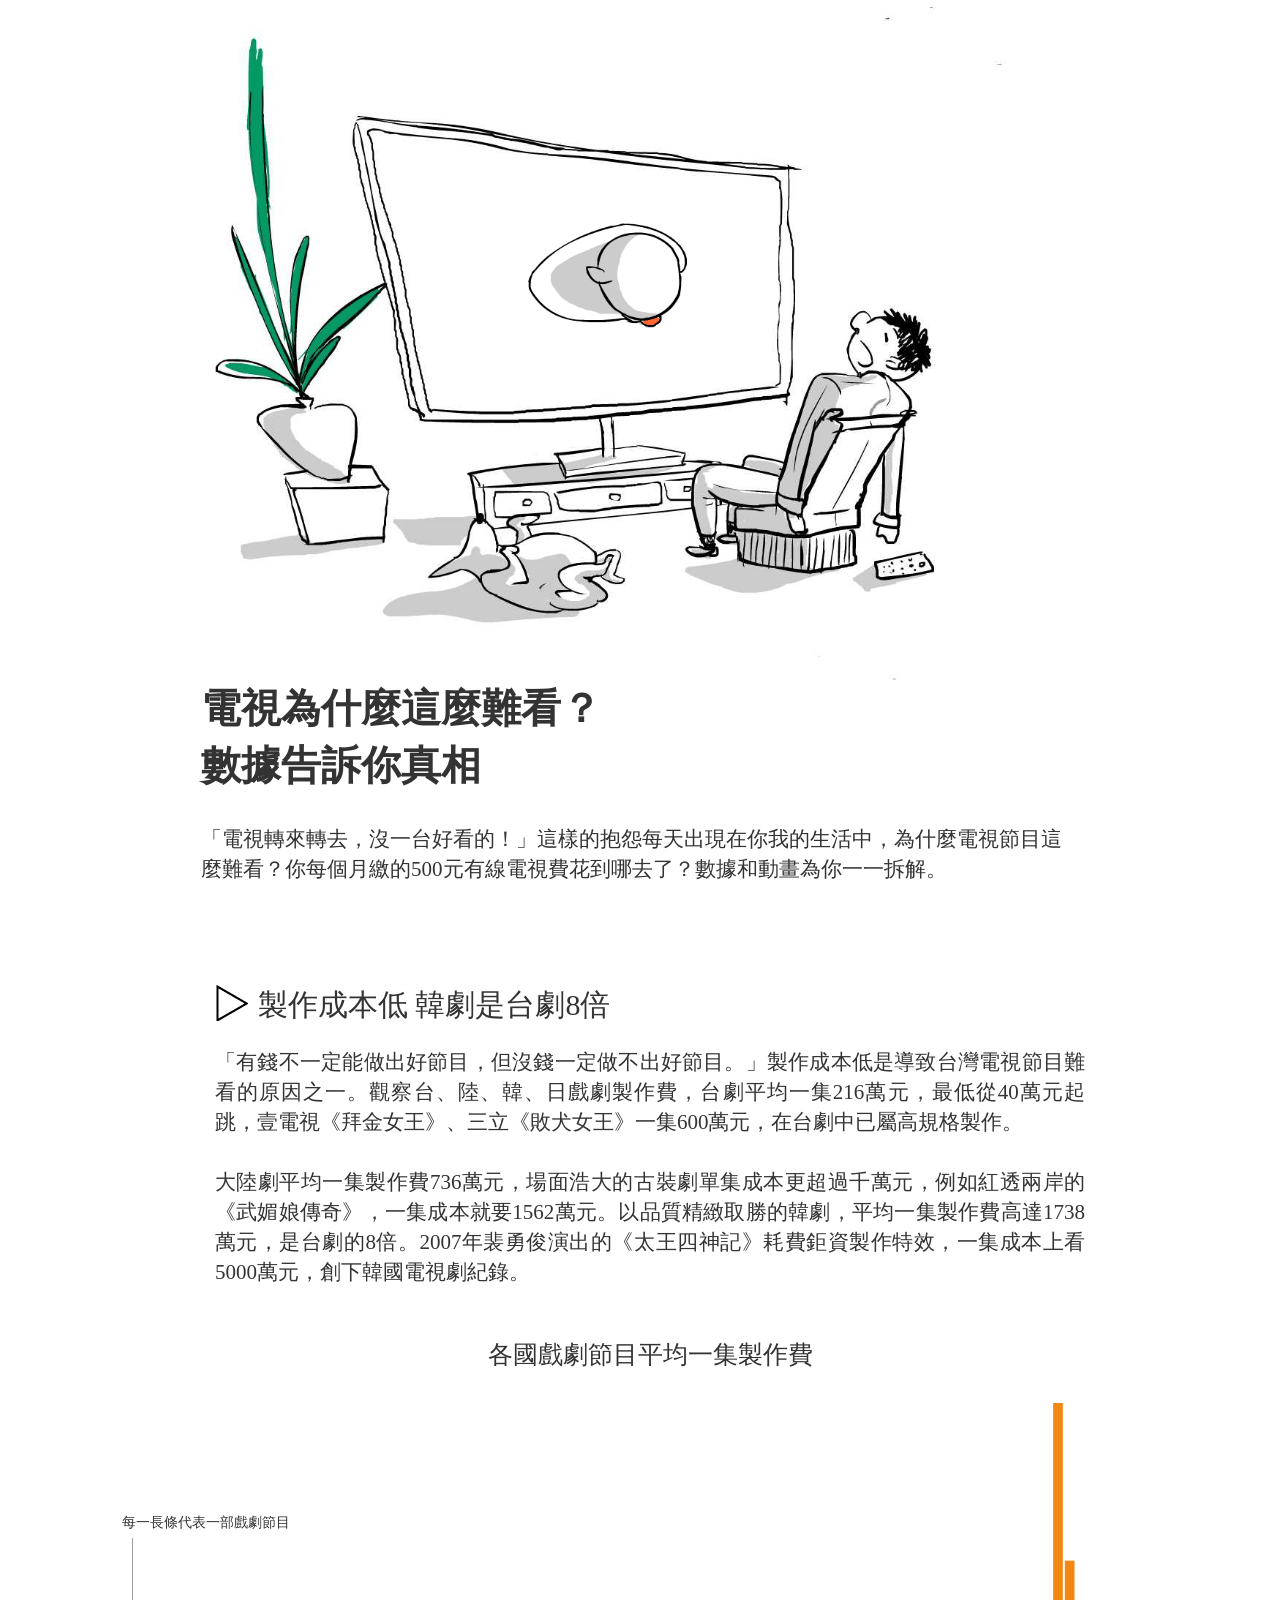
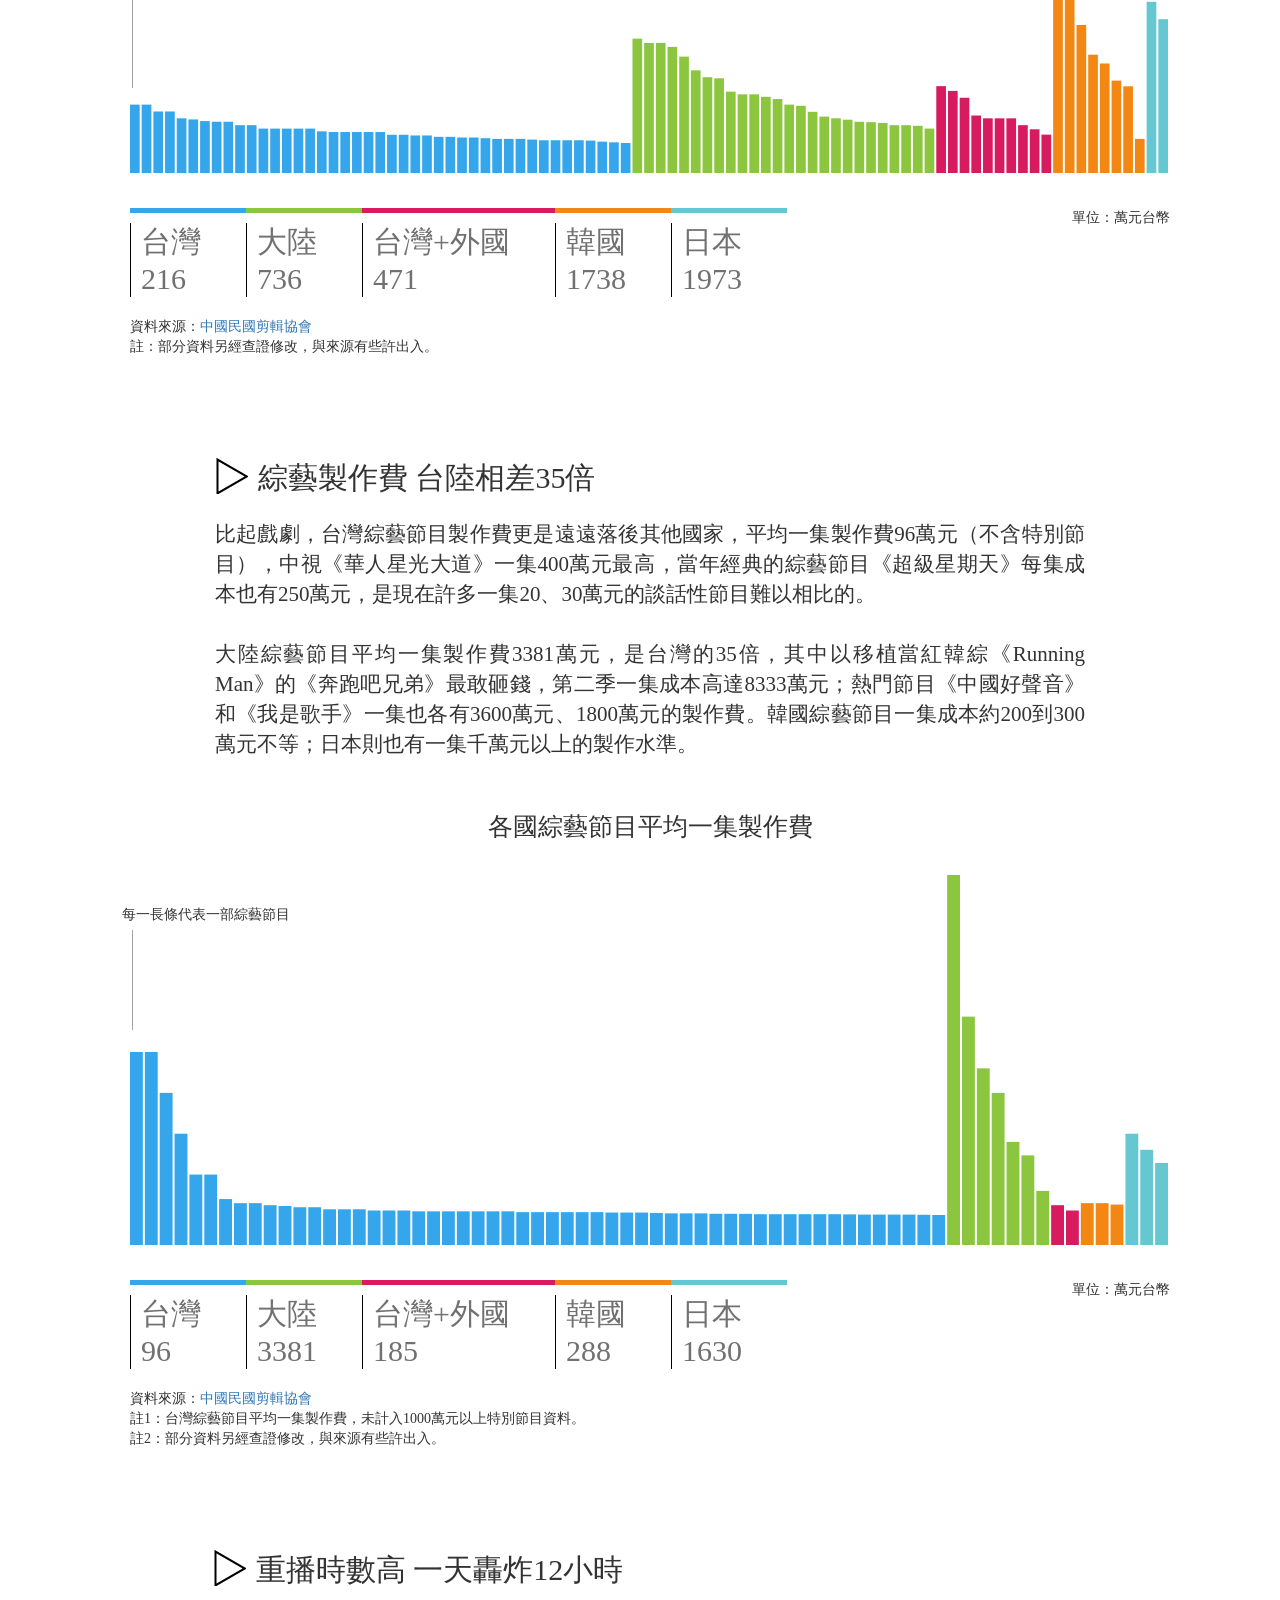
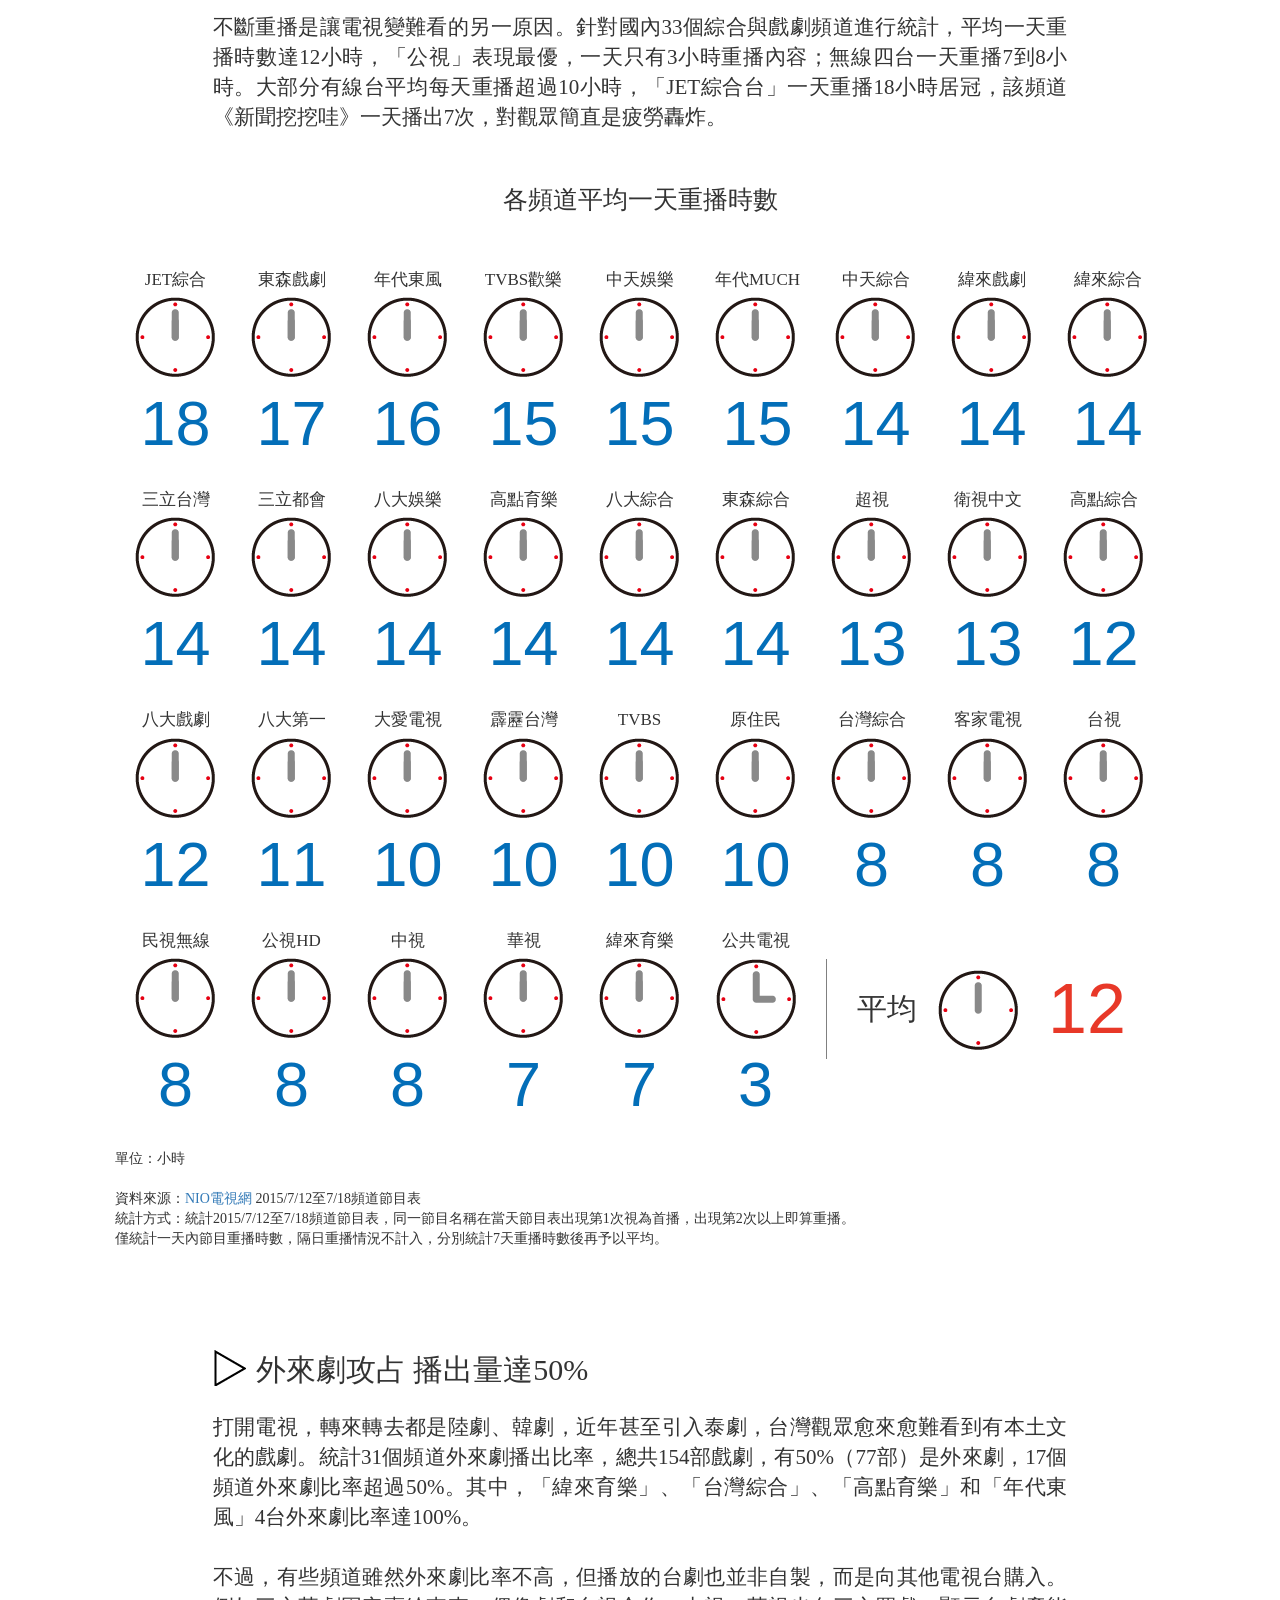
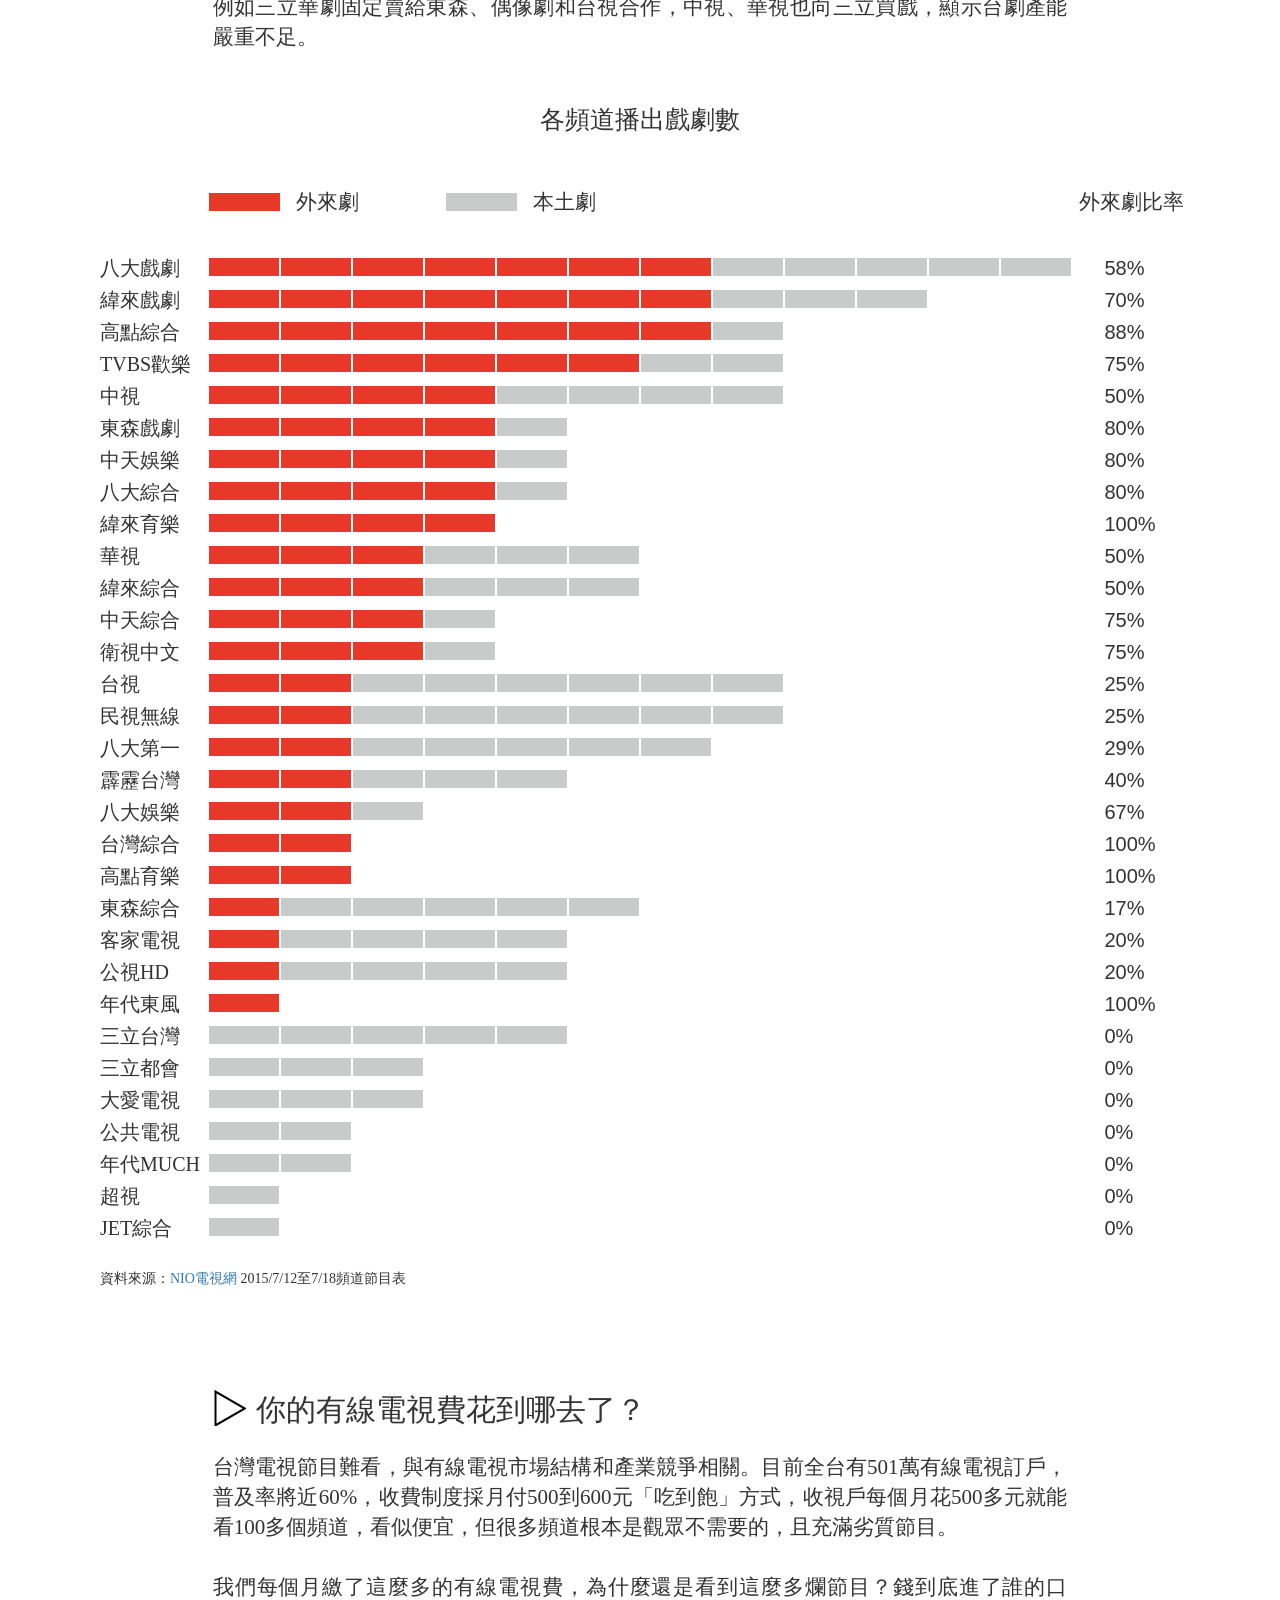
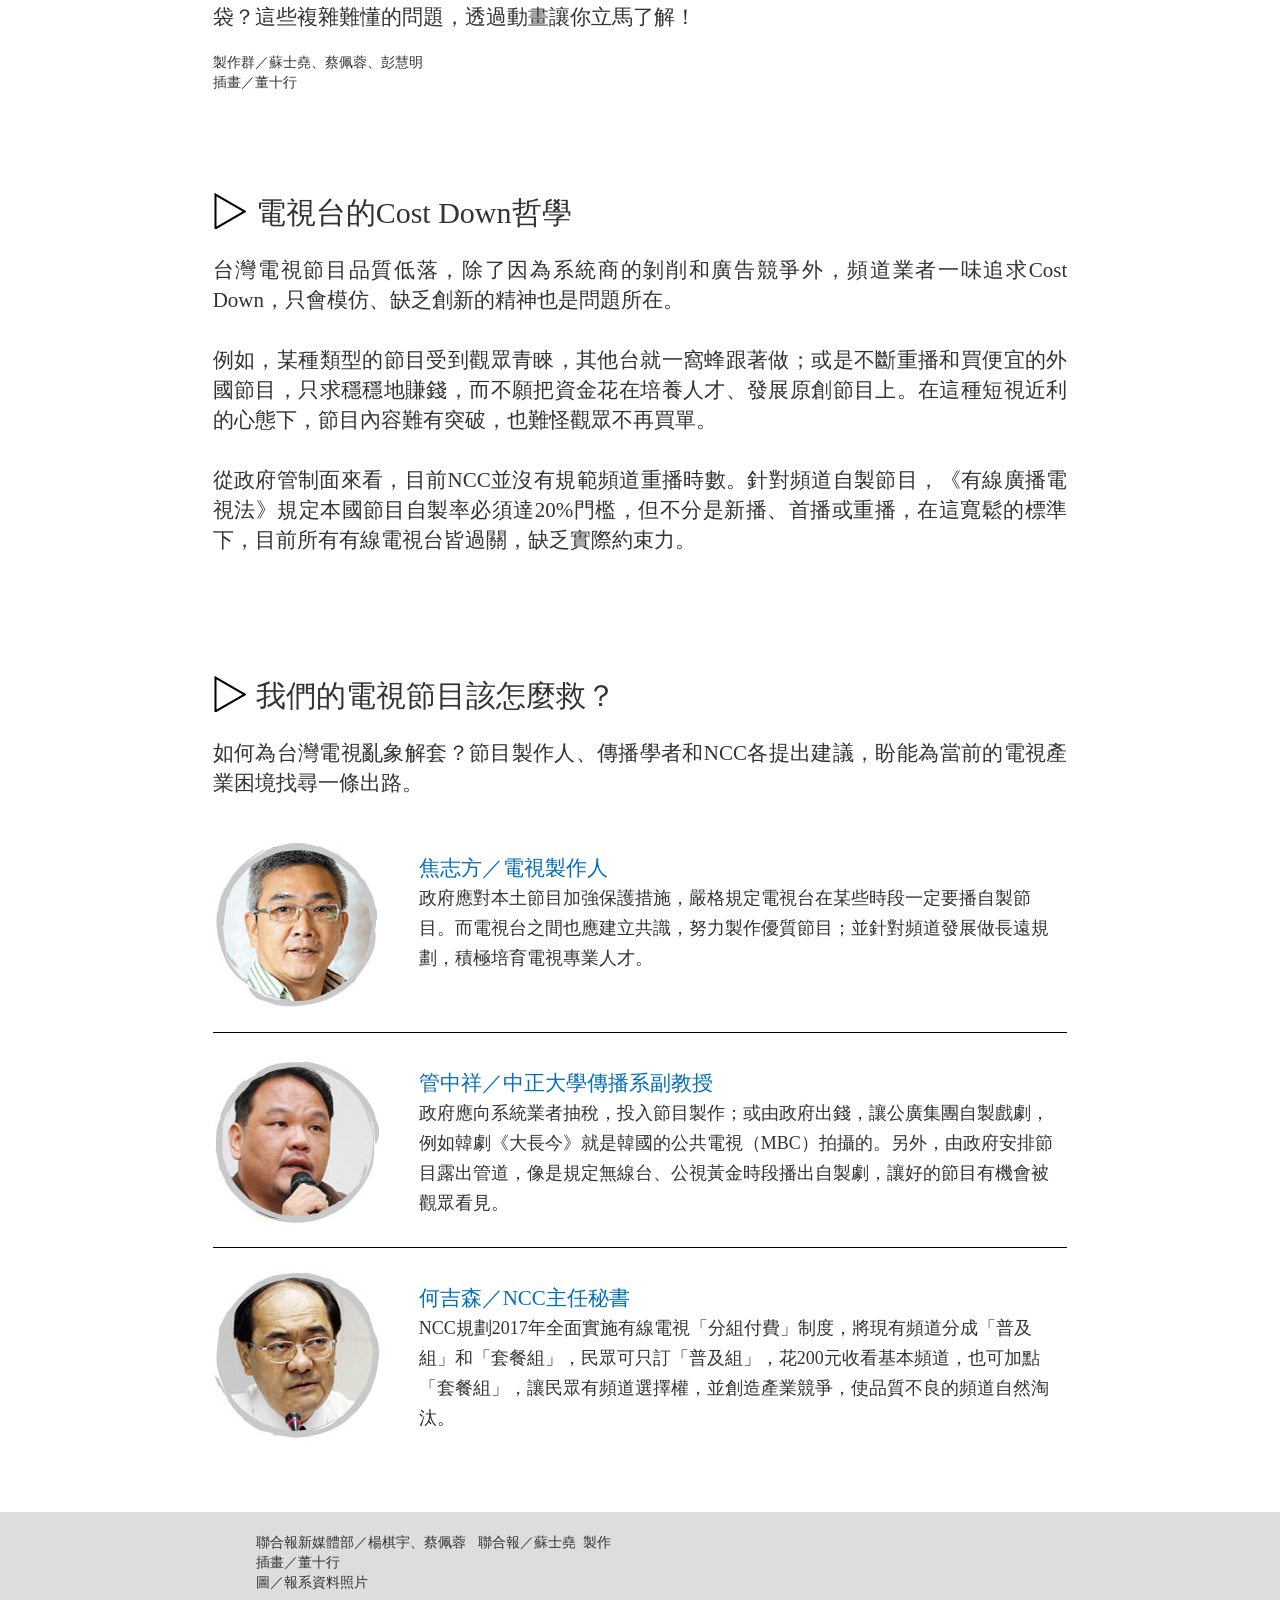
==== index.html @ 3c2fa6ac "wait for animation" ====
<!DOCTYPE html>
<html>
<head>
	<link rel="shortcut icon" href="img/udn_title_icon.jpg">
	<meta http-equiv="Content-Type" content="text/html" charset="utf-8">
	<meta name="viewport" content="width=device-width, initial-scale=1">
	<!-- <title>NBA五星連線 哪隊最愛傳球？</title> -->
	
	<!-- for Facebook -->
	<!-- <meta property="og:title" content="NBA五星連線 哪隊最愛傳球？"/> 
	<meta property="og:type" content="website"/>
	<meta property="og:url" content="http://p.udn.com.tw/upf/newmedia/2015_data/20150612_udnnbapass/udnnbapass/index.html"/>
	<meta property="og:image" content="http://p.udn.com.tw/upf/newmedia/2015_data/20150612_udnnbapass/udnnbapass/img/FB.jpg"/>
	<meta property="og:site_name" content="聯合報系新媒體部"/> 
	<meta property="og:description" content="本專題分析16強季後賽隊伍在季賽的傳球表現，看看哪些隊伍注重團隊合作，哪些較倚賴主力球星，甚至是團隊互動率極低，幾乎不傳球的是哪支隊伍？"/>
 -->	
	<!-- for Google -->
	<!-- <meta name="description" content="本專題分析16強季後賽隊伍在季賽的傳球表現，看看哪些隊伍注重團隊合作，哪些較倚賴主力球星，甚至是團隊互動率極低，幾乎不傳球的是哪支隊伍？" />
	<meta name="author" content="聯合報系新媒體部" />
	<meta name="copyright" content="聯合報系新媒體部" />
	<meta name="application-name" content="NBA五星連線 哪隊最愛傳球？" /> -->
	
	<!-- our google analytics -->
	<!--<script>
	  (function(i,s,o,g,r,a,m){i['GoogleAnalyticsObject']=r;i[r]=i[r]||function(){
	  (i[r].q=i[r].q||[]).push(arguments)},i[r].l=1*new Date();a=s.createElement(o),
	  m=s.getElementsByTagName(o)[0];a.async=1;a.src=g;m.parentNode.insertBefore(a,m)
	  })(window,document,'script','//www.google-analytics.com/analytics.js','ga');

	  ga('create', 'UA-58825218-22', 'auto');
	  ga('send', 'pageview');

	</script>-->

	<!-- udn google analytics -->
	<script>
	  (function(i,s,o,g,r,a,m){i['GoogleAnalyticsObject']=r;i[r]=i[r]||function(){
	  (i[r].q=i[r].q||[]).push(arguments)},i[r].l=1*new Date();a=s.createElement(o),
	  m=s.getElementsByTagName(o)[0];a.async=1;a.src=g;m.parentNode.insertBefore(a,m)
	  })(window,document,'script','//www.google-analytics.com/analytics.js','ga');
	 
	  ga('create', 'UA-19660006-1', 'auto');
	  ga('send', 'pageview');
	 
	</script>

	<!-- udn comScore Tag -->
	<script>
	var _comscore = _comscore || [];
	_comscore.push({ c1: "2", c2: "7390954" });
	(function() {
	var s = document.createElement("script"), el = document.getElementsByTagName("script")[0]; s.async = true;
	s.src = (document.location.protocol == "https:" ? "https://sb" : "http://b") + ".scorecardresearch.com/beacon.js";
	el.parentNode.insertBefore(s, el);
	})();
	</script>
	<noscript>
	<img src="http://b.scorecardresearch.com/p?c1=2&c2=7390954&cv=2.0&cj=1" />
	</noscript>

	<!-- udn Alexa Certify Javascript -->
	<script type="text/javascript">
	_atrk_opts = { atrk_acct:"aw0Di1a4ZP00aY", domain:"udn.com",dynamic: true};
	(function() { var as = document.createElement('script'); as.type = 'text/javascript'; as.async = true; as.src = "https://d31qbv1cthcecs.cloudfront.net/atrk.js"; var s = document.getElementsByTagName('script')[0];s.parentNode.insertBefore(as, s); })();
	</script>
	<noscript><img src="https://d5nxst8fruw4z.cloudfront.net/atrk.gif?account=aw0Di1a4ZP00aY" style="display:none" height="1" width="1" alt="" /></noscript>

	
  	<script type="text/javascript" src="js/jquery-2.1.3.js"></script>
  	<script type="text/javascript" src="js/bootstrap.js"></script>
  	<script type="text/javascript" src="js/d3.js"></script>
  	<script type="text/javascript" src="js/d3tip.js"></script>
  	<script type="text/javascript" src="js/tv_index.js"></script>
  	
  	<link rel="stylesheet" type="text/css" href="css/bootstrap.css">
  	<link rel="stylesheet" type="text/css" href="css/index.css">
</head>

<body>

	<div class = "container">
		<div id = "first-page-container">
			<img src="img/first_page.gif" width = "100%">
			<div class = "big-title myfont bold-font">電視為什麼這麼難看？<br>數據告訴你真相</div>
			<div class = "foreword myfont">
				「電視轉來轉去，沒一台好看的！」這樣的抱怨每天出現在你我的生活中，為什麼電視節目這麼難看？你每個月繳的500元有線電視費花到哪去了？數據和動畫為你一一拆解。
			</div>
		</div>
		<div class = "container-fluid sections" id = "section1">
			<div class = "sec1-block">
				<div class = "sec-title">
					<div class = "sec-title-img fl-left"><img src="img/tri.png"></div>
					<div class = "sec-title-text myfont fl-left">製作成本低 韓劇是台劇8倍</div>
				</div>
				<div class = "sec-content myfont">
					「有錢不一定能做出好節目，但沒錢一定做不出好節目。」製作成本低是導致台灣電視節目難看的原因之一。觀察台、陸、韓、日戲劇製作費，台劇平均一集216萬元，最低從40萬元起跳，壹電視《拜金女王》、三立《敗犬女王》一集600萬元，在台劇中已屬高規格製作。<br><br>
					大陸劇平均一集製作費736萬元，場面浩大的古裝劇單集成本更超過千萬元，例如紅透兩岸的《武媚娘傳奇》，一集成本就要1562萬元。以品質精緻取勝的韓劇，平均一集製作費高達1738萬元，是台劇的8倍。2007年裴勇俊演出的《太王四神記》耗費鉅資製作特效，一集成本上看5000萬元，創下韓國電視劇紀錄。
				</div>
				<div class = "charts-title myfont">各國戲劇節目平均一集製作費</div>
				<div class = "svg-container container-fluid" id = "svg-drama-money"></div>
				<div class = "sec1-legend-block">
					<div class = "sec1-legend">
						<div class = "sec1-legend-color tw-color"></div>
						<div class = "sec1-legend-nations myfont">台灣&nbsp&nbsp&nbsp&nbsp&nbsp&nbsp<br>216</div>
					</div>
					<div class = "sec1-legend">
						<div class = "sec1-legend-color cn-color"></div>
						<div class = "sec1-legend-nations myfont">大陸&nbsp&nbsp&nbsp&nbsp&nbsp&nbsp<br>736</div>
					</div>
					<div class = "sec1-legend">
						<div class = "sec1-legend-color tw-foreign-color"></div>
						<div class = "sec1-legend-nations myfont">台灣+外國&nbsp&nbsp&nbsp&nbsp&nbsp&nbsp<br>471</div>
					</div>
					<div class = "sec1-legend">
						<div class = "sec1-legend-color kr-color"></div>
						<div class = "sec1-legend-nations myfont">韓國&nbsp&nbsp&nbsp&nbsp&nbsp&nbsp<br>1738</div>
					</div>
					<div class = "sec1-legend">
						<div class = "sec1-legend-color jp-color"></div>
						<div class = "sec1-legend-nations myfont">日本&nbsp&nbsp&nbsp&nbsp&nbsp&nbsp<br>1973</div>
					</div>
					<div class = "units myfont">單位：萬元台幣</div>
				</div>
				<div class = "ps myfont">
					資料來源：<a href="http://www.eforu.com.tw/www/cost/produce.htm" target = "_blank">中國民國剪輯協會</a><br>
					註：部分資料另經查證修改，與來源有些許出入。
				</div>
			</div>
			<div class = "sec1-block" id = "sec1-block2">
				<div class = "sec-title">
					<div class = "sec-title-img fl-left"><img src="img/tri.png"></div>
					<div class = "sec-title-text myfont fl-left">綜藝製作費 台陸相差35倍</div>
				</div>
				<div class = "sec-content myfont">
					比起戲劇，台灣綜藝節目製作費更是遠遠落後其他國家，平均一集製作費96萬元（不含特別節目），中視《華人星光大道》一集400萬元最高，當年經典的綜藝節目《超級星期天》每集成本也有250萬元，是現在許多一集20、30萬元的談話性節目難以相比的。<br><br>
					大陸綜藝節目平均一集製作費3381萬元，是台灣的35倍，其中以移植當紅韓綜《Running Man》的《奔跑吧兄弟》最敢砸錢，第二季一集成本高達8333萬元；熱門節目《中國好聲音》和《我是歌手》一集也各有3600萬元、1800萬元的製作費。韓國綜藝節目一集成本約200到300萬元不等；日本則也有一集千萬元以上的製作水準。
				</div>
				<div class = "charts-title myfont">各國綜藝節目平均一集製作費</div>
				<div class = "svg-container container-fluid" id = "svg-comedy-money"></div>
				<div class = "sec1-legend-block">
					<div class = "sec1-legend">
						<div class = "sec1-legend-color tw-color"></div>
						<div class = "sec1-legend-nations myfont">台灣&nbsp&nbsp&nbsp&nbsp&nbsp&nbsp<br>96</div>
					</div>
					<div class = "sec1-legend">
						<div class = "sec1-legend-color cn-color"></div>
						<div class = "sec1-legend-nations myfont">大陸&nbsp&nbsp&nbsp&nbsp&nbsp&nbsp<br>3381</div>
					</div>
					<div class = "sec1-legend">
						<div class = "sec1-legend-color tw-foreign-color"></div>
						<div class = "sec1-legend-nations myfont">台灣+外國&nbsp&nbsp&nbsp&nbsp&nbsp&nbsp<br>185</div>
					</div>
					<div class = "sec1-legend">
						<div class = "sec1-legend-color kr-color"></div>
						<div class = "sec1-legend-nations myfont">韓國&nbsp&nbsp&nbsp&nbsp&nbsp&nbsp<br>288</div>
					</div>
					<div class = "sec1-legend">
						<div class = "sec1-legend-color jp-color"></div>
						<div class = "sec1-legend-nations myfont">日本&nbsp&nbsp&nbsp&nbsp&nbsp&nbsp<br>1630</div>
					</div>
					<div class = "units myfont">單位：萬元台幣</div>
				</div>
				<div class = "ps myfont">
					資料來源：<a href="http://www.eforu.com.tw/www/cost/produce.htm" target = "_blank">中國民國剪輯協會</a><br>
					註1：台灣綜藝節目平均一集製作費，未計入1000萬元以上特別節目資料。<br>
					註2：部分資料另經查證修改，與來源有些許出入。
				</div>

			</div>
		</div>
		<div class = "container-fluid sections" id = "section2">
			<div class = "sec-title">
				<div class = "sec-title-img fl-left"><img src="img/tri.png"></div>
				<div class = "sec-title-text myfont fl-left">重播時數高 一天轟炸12小時</div>
			</div>
			<div class = "sec-content myfont">
				不斷重播是讓電視變難看的另一原因。針對國內33個綜合與戲劇頻道進行統計，平均一天重播時數達12小時，「公視」表現最優，一天只有3小時重播內容；無線四台一天重播7到8小時。大部分有線台平均每天重播超過10小時，「JET綜合台」一天重播18小時居冠，該頻道《新聞挖挖哇》一天播出7次，對觀眾簡直是疲勞轟炸。
			</div>
			<div class = "charts-title myfont">各頻道平均一天重播時數</div>
			<div class = "container-fluid" id = "clocks-container"></div>
			<div class = "clock-ps ps myfont">
				單位：小時<br><br>
				資料來源：<a href="http://www.niotv.com/i_index.php?cont=day" target = "_blank">NIO電視網</a> 2015/7/12至7/18頻道節目表<br>
				統計方式：統計2015/7/12至7/18頻道節目表，同一節目名稱在當天節目表出現第1次視為首播，出現第2次以上即算重播。<br>
				僅統計一天內節目重播時數，隔日重播情況不計入，分別統計7天重播時數後再予以平均。
			</div>
		</div>
		<div class = "container-fluid sections" id = "section3">
			<div class = "sec-title">
				<div class = "sec-title-img fl-left"><img src="img/tri.png"></div>
				<div class = "sec-title-text myfont fl-left">外來劇攻占 播出量達50%</div>
			</div>
			<div class = "sec-content myfont">
				打開電視，轉來轉去都是陸劇、韓劇，近年甚至引入泰劇，台灣觀眾愈來愈難看到有本土文化的戲劇。統計31個頻道外來劇播出比率，總共154部戲劇，有50%（77部）是外來劇，17個頻道外來劇比率超過50%。其中，「緯來育樂」、「台灣綜合」、「高點育樂」和「年代東風」4台外來劇比率達100%。<br><br>
				不過，有些頻道雖然外來劇比率不高，但播放的台劇也並非自製，而是向其他電視台購入。例如三立華劇固定賣給東森、偶像劇和台視合作，中視、華視也向三立買戲，顯示台劇產能嚴重不足。
			</div>
			<div class = "charts-title myfont">各頻道播出戲劇數</div>
			<div class = "sec3-legend-block">
				<div class = "sec3-legend" id = "foreign-drama-legend"></div>
				<div class = "sec3-legend-text myfont">外來劇</div>
				<div class = "sec3-legend" id = "local-drama-legend"></div>
				<div class = "sec3-legend-text myfont">本土劇</div>
				<div class = "myfont" id = "foreign-rate">外來劇比率</div>
			</div>
			<div class = "container-fluid" id = "dramas-rate-container"></div>
			<div class = "ps myfont" id = "sec3-ps">
				資料來源：<a href="http://www.niotv.com/i_index.php?cont=day" target = "_blank">NIO電視網</a> 2015/7/12至7/18頻道節目表
			</div>
		</div>
		<div class = "container-fluid sections" id = "section4">
			<div class = "sec-title">
				<div class = "sec-title-img fl-left"><img src="img/tri.png"></div>
				<div class = "sec-title-text myfont fl-left">你的有線電視費花到哪去了？</div>
			</div>
			<div class = "sec-content myfont">
				台灣電視節目難看，與有線電視市場結構和產業競爭相關。目前全台有501萬有線電視訂戶，普及率將近60%，收費制度採月付500到600元「吃到飽」方式，收視戶每個月花500多元就能看100多個頻道，看似便宜，但很多頻道根本是觀眾不需要的，且充滿劣質節目。<br><br>
				我們每個月繳了這麼多的有線電視費，為什麼還是看到這麼多爛節目？錢到底進了誰的口袋？這些複雜難懂的問題，透過動畫讓你立馬了解！
			</div>
			<div class = "video-wrap"></div>
			<div class = "editor-src">製作群／蘇士堯、蔡佩蓉、彭慧明<br>插畫／董十行</div>
		</div>
		<div class = "container-fluid sections" id = "section5">
			<div class = "sec-title">
				<div class = "sec-title-img fl-left"><img src="img/tri.png"></div>
				<div class = "sec-title-text myfont fl-left">電視台的Cost Down哲學</div>
			</div>
			<div class = "sec-content myfont">
				台灣電視節目品質低落，除了因為系統商的剝削和廣告競爭外，頻道業者一味追求Cost  Down，只會模仿、缺乏創新的精神也是問題所在。<br><br>
				例如，某種類型的節目受到觀眾青睞，其他台就一窩蜂跟著做；或是不斷重播和買便宜的外國節目，只求穩穩地賺錢，而不願把資金花在培養人才、發展原創節目上。在這種短視近利的心態下，節目內容難有突破，也難怪觀眾不再買單。<br><br>
				從政府管制面來看，目前NCC並沒有規範頻道重播時數。針對頻道自製節目，《有線廣播電視法》規定本國節目自製率必須達20%門檻，但不分是新播、首播或重播，在這寬鬆的標準下，目前所有有線電視台皆過關，缺乏實際約束力。
			</div>
		</div>
		<div class = "container-fluid sections" id = "section6">
			<div class = "sec-title">
				<div class = "sec-title-img fl-left"><img src="img/tri.png"></div>
				<div class = "sec-title-text myfont fl-left">我們的電視節目該怎麼救？</div>
			</div>
			<div class = "sec-content myfont">
				如何為台灣電視亂象解套？節目製作人、傳播學者和NCC各提出建議，盼能為當前的電視產業困境找尋一條出路。
			</div>
			<div class = "famous-people-block">
				<div class = "famous-people" id = "famous-people-1">
					<div class = "famous-img fl-left"><img src="img/famous_1.jpg"></div>
					<div class = "famous-content fl-left myfont">
						<div class = "famous-name">焦志方／電視製作人</div>
						<div class = "famous-text">政府應對本土節目加強保護措施，嚴格規定電視台在某些時段一定要播自製節目。而電視台之間也應建立共識，努力製作優質節目；並針對頻道發展做長遠規劃，積極培育電視專業人才。</div>
					</div>
				</div>
				<div class = "famous-people" id = "famous-people-2">
					<div class = "famous-img fl-left"><img src="img/famous_2.jpg"></div>
					<div class = "famous-content fl-left myfont">
						<div class = "famous-name">管中祥／中正大學傳播系副教授</div>
						<div class = "famous-text">政府應向系統業者抽稅，投入節目製作；或由政府出錢，讓公廣集團自製戲劇，例如韓劇《大長今》就是韓國的公共電視（MBC）拍攝的。另外，由政府安排節目露出管道，像是規定無線台、公視黃金時段播出自製劇，讓好的節目有機會被觀眾看見。</div>
					</div>
				</div>
				<div class = "famous-people" id = "famous-people-3">
					<div class = "famous-img fl-left"><img src="img/famous_3.jpg"></div>
					<div class = "famous-content fl-left myfont">
						<div class = "famous-name">何吉森／NCC主任秘書</div>
						<div class = "famous-text">NCC規劃2017年全面實施有線電視「分組付費」制度，將現有頻道分成「普及組」和「套餐組」，民眾可只訂「普及組」，花200元收看基本頻道，也可加點「套餐組」，讓民眾有頻道選擇權，並創造產業競爭，使品質不良的頻道自然淘汰。</div>
					</div>
				</div>
			</div>
		</div>
		
	</div>
	<footer>
		<div class = "editor-src-bot">
			聯合報新媒體部／楊棋宇、蔡佩蓉&nbsp&nbsp&nbsp聯合報／蘇士堯&nbsp&nbsp製作<br>
			插畫／董十行<br>
			圖／報系資料照片
		</div>
	</footer>
</body>
</html>
---- css/index.css ----
body{
	/*padding-top: 100px;*/
}

.sections{
	margin-top: 100px;
}

#first-page-container{
	width: 77%;
	display: table;
	margin: -40px auto 0px;
}

.sec-title{
	display: table;
	width: 77%;
	margin: auto;
}

.sec-title-text{
	font-size: 30px;
	margin-left: 10px;
}

.sec-content{
	font-size: 21px;
	line-height: 30px;
	/*margin-top: 20px;*/
	text-align: justify;
	width: 77%;
	margin: 20px auto;

}

.ps{
	margin-left: 45px;
	margin-top: 20px;
	/*font-size: 18px;*/
}

.foreword{
	font-size: 21px;
	margin-top: 30px;
}

.svg-container{
	/*margin-top: 50px;*/
	position: relative;
}

.vertical-line-block{
	position: absolute;
	pointer-events: none;
	z-index: 10;
}

.vertical-line{
	border-left: 1px solid #a0a0a0;
	/*height: 150px;*/
}

.vertical-label{
	font-family: Arial;
	/*font-size: 15px;*/
	position: absolute;
	width: 182px;
}

.big-title{
	font-size: 40px;
}

.units{
	float: right;
}

.sec1-block{
	display: table;
}

.charts-title{
	font-size: 25px;
	display: table;
	margin: 50px auto 0px;
}

#sec1-block2{
	margin-top: 100px;
}

.sec1-legend-block{
	margin-left: 45px;
	margin-top: 30px;
	display: table;
	width: 92%;
}

.sec1-legend{
	display: table;
	float: left;
}

.sec1-legend-color{
	height: 5px;
}

.sec1-legend-nations{
	font-size: 30px;
	line-height: 37px;
	color: #727171;
	border-left: 1px solid black;
	margin-top: 10px;
	padding-left: 10px;
}

.d3-tip{
	padding: 12px;
	background: #fff;
	z-index: 100;
	border: 2px solid black;
}

.clock-block{
	float: left;
	margin-left: 35px;
	margin-top: 20px;
}

.clock-image{
	display: table;
	margin-top: 5px;
}

.clock-channel{
	font-size: 17px;
	text-align: center;
}

.clock-hours{
	font-size: 63px;
	color: #036EB8;
	text-align: center;
}

#dramas-rate-container{
	margin-top: 40px;
}

.dramas-rate-block{
	width: 100%;
	display: table;
	margin-top: -10px;
}

.dramas-rate-channel{
	float: left;
	width: 10%;
	font-size: 20px;
	line-height: 42px;
}

.dramas-rate-bars{
	float: left;
	width: 80%;
	margin-top: 10px;
}

.dramas-rate-percent{
	float: left;
	margin-left: 3%;
	font-size: 20px;
	line-height: 42px;
}

.clock-avg-block{
	display: table;
	width: 30%;
	float: left;
	margin-left: 30px;
	border-left: 1px solid #808080;
	margin-top: 50px;
}

.avg-hour-text{
	line-height: 100px;
	font-size: 30px;
	margin-left: 30px;
}

.avg-clock-image{
	margin-top: 10px;
	margin-left: 20px;
}

.avg-hour-num{
	line-height: 100px;
	font-size: 70px;
	color: #E83828;
	margin-left: 30px;
}

#clocks-container{
	margin-top: 30px;
}

.clock-ps{
	margin-left: 30px;
}

.rate-bar{
	float: left;
	height: 20px;
	border: 1px solid white;
}

.sec3-legend-block{
	display: table;
	padding-left: 13px;
	width: 100%;
	margin-top: 50px;
}

.sec3-legend{
	float: left;
	height: 20px;
	width: 6.7%;
	border: 1px solid white;
	margin-top: 5px;
}

#sec3-ps{
	margin-left: 15px;
}

#foreign-drama-legend{
	background-color: #E83828;
	margin-left: 10%;
}

#local-drama-legend{
	background-color: #C9CACA;
	margin-left: 7.8%;
}

.sec3-legend-text{
	float: left;
	margin-left: 15px;
	font-size: 21px;
}

#foreign-rate{
	float: right;
	font-size: 21px;
	margin-right: 1%;
}



.white-tooltip + .tooltip > .tooltip-inner {
	background-color: #fff;
	border: 1px solid black;
	color: black;
}

.white-tooltip + .tooltip.top > .tooltip-arrow {
	border-top-color: #fff;
}

.tooltip.in{
	opacity: 1;
}

.tooltip-inner{
	font-size: 16px;
}

.myfont{
	font-family: 微軟正黑體;
}

.bold-font{
	font-weight: bold;
}

.tw-color{
	background-color: #35A6EC;
}

.cn-color{
	background-color: #8CC63E;
}

.tw-foreign-color{
	background-color: #D81B5E;
}

.kr-color{
	background-color: #F38713;
}

.jp-color{
	background-color: #65C7D0;
}

.fl-left{
	float: left;
}

.editor-src{
	width: 77%;
	margin: auto;
}

.famous-people-block{
	width: 77%;
	display: table;
	margin: auto;
}

.famous-people{
	width: 100%;
	display: table;
	/*padding-top: 20px;*/
	padding-bottom: 20px;
	margin-top: 20px;
	border-bottom: 1px solid black; 
}

.famous-content{
	width: 75%;
	margin-left: 40px;
	margin-top: 15px;
}

.famous-name{
	font-size: 21px;
	line-height: 30px;
	color: #036EB8;
}

.famous-text{
	font-size: 18px;
	line-height: 30px;
}

#famous-people-3{
	border-bottom: none;
}

footer{
	width: 100%;
	background-color: #DCDDDD;
	padding-top: 20px;
	padding-bottom: 20px;
	margin-top: 50px;
}

.editor-src-bot{
	width: 60%;
	margin: auto;
}
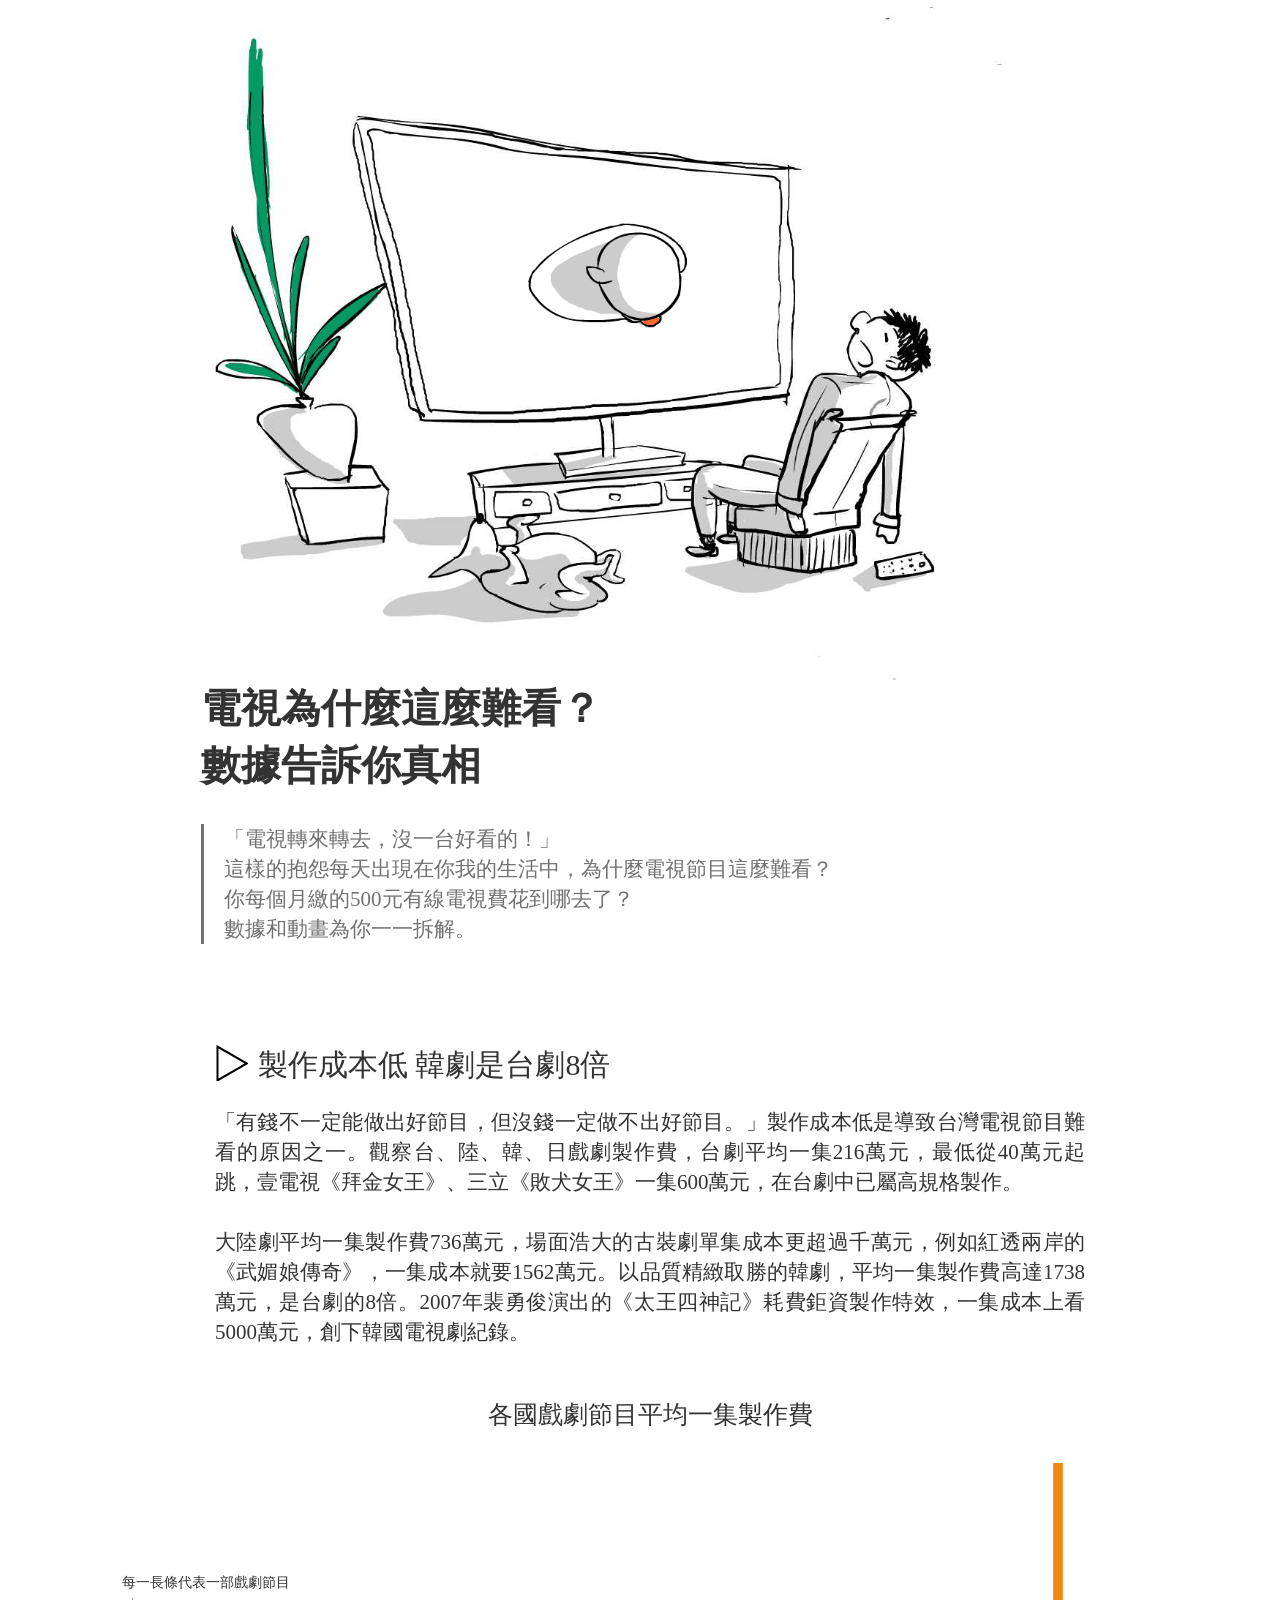
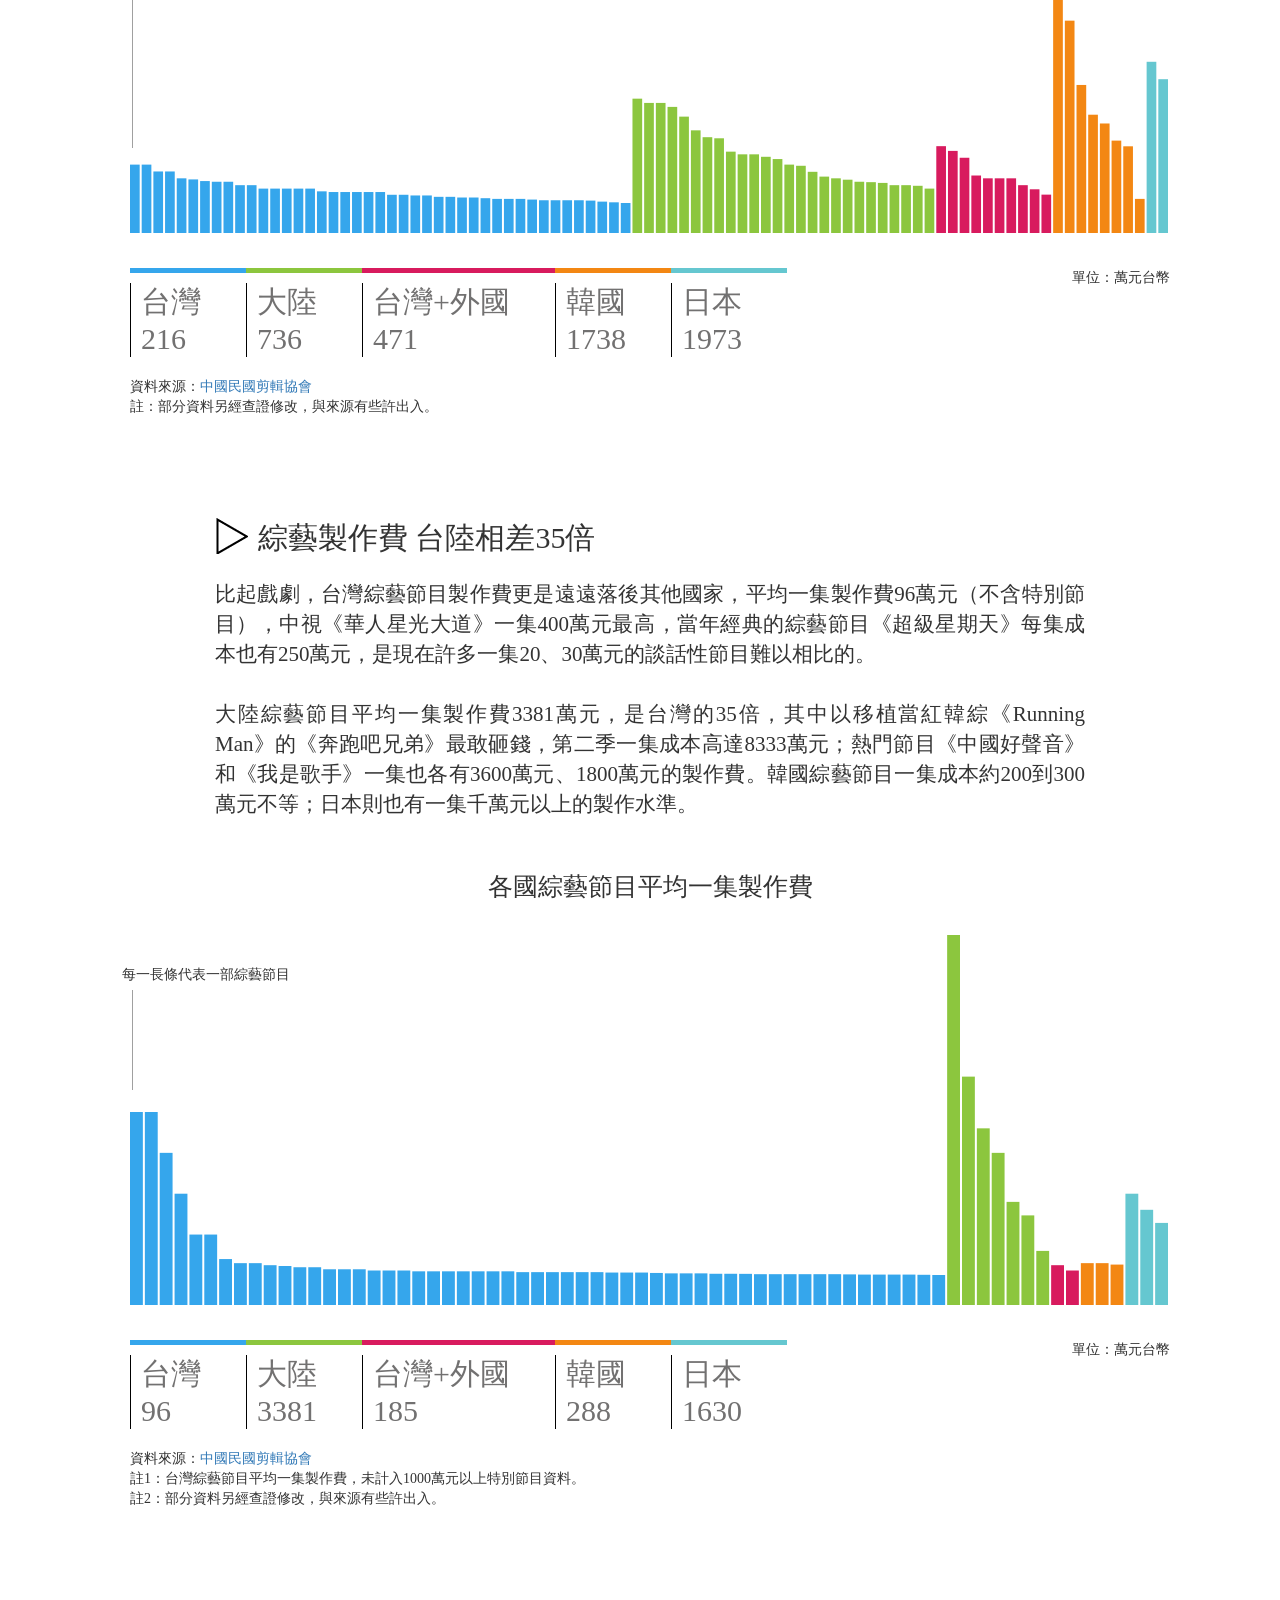
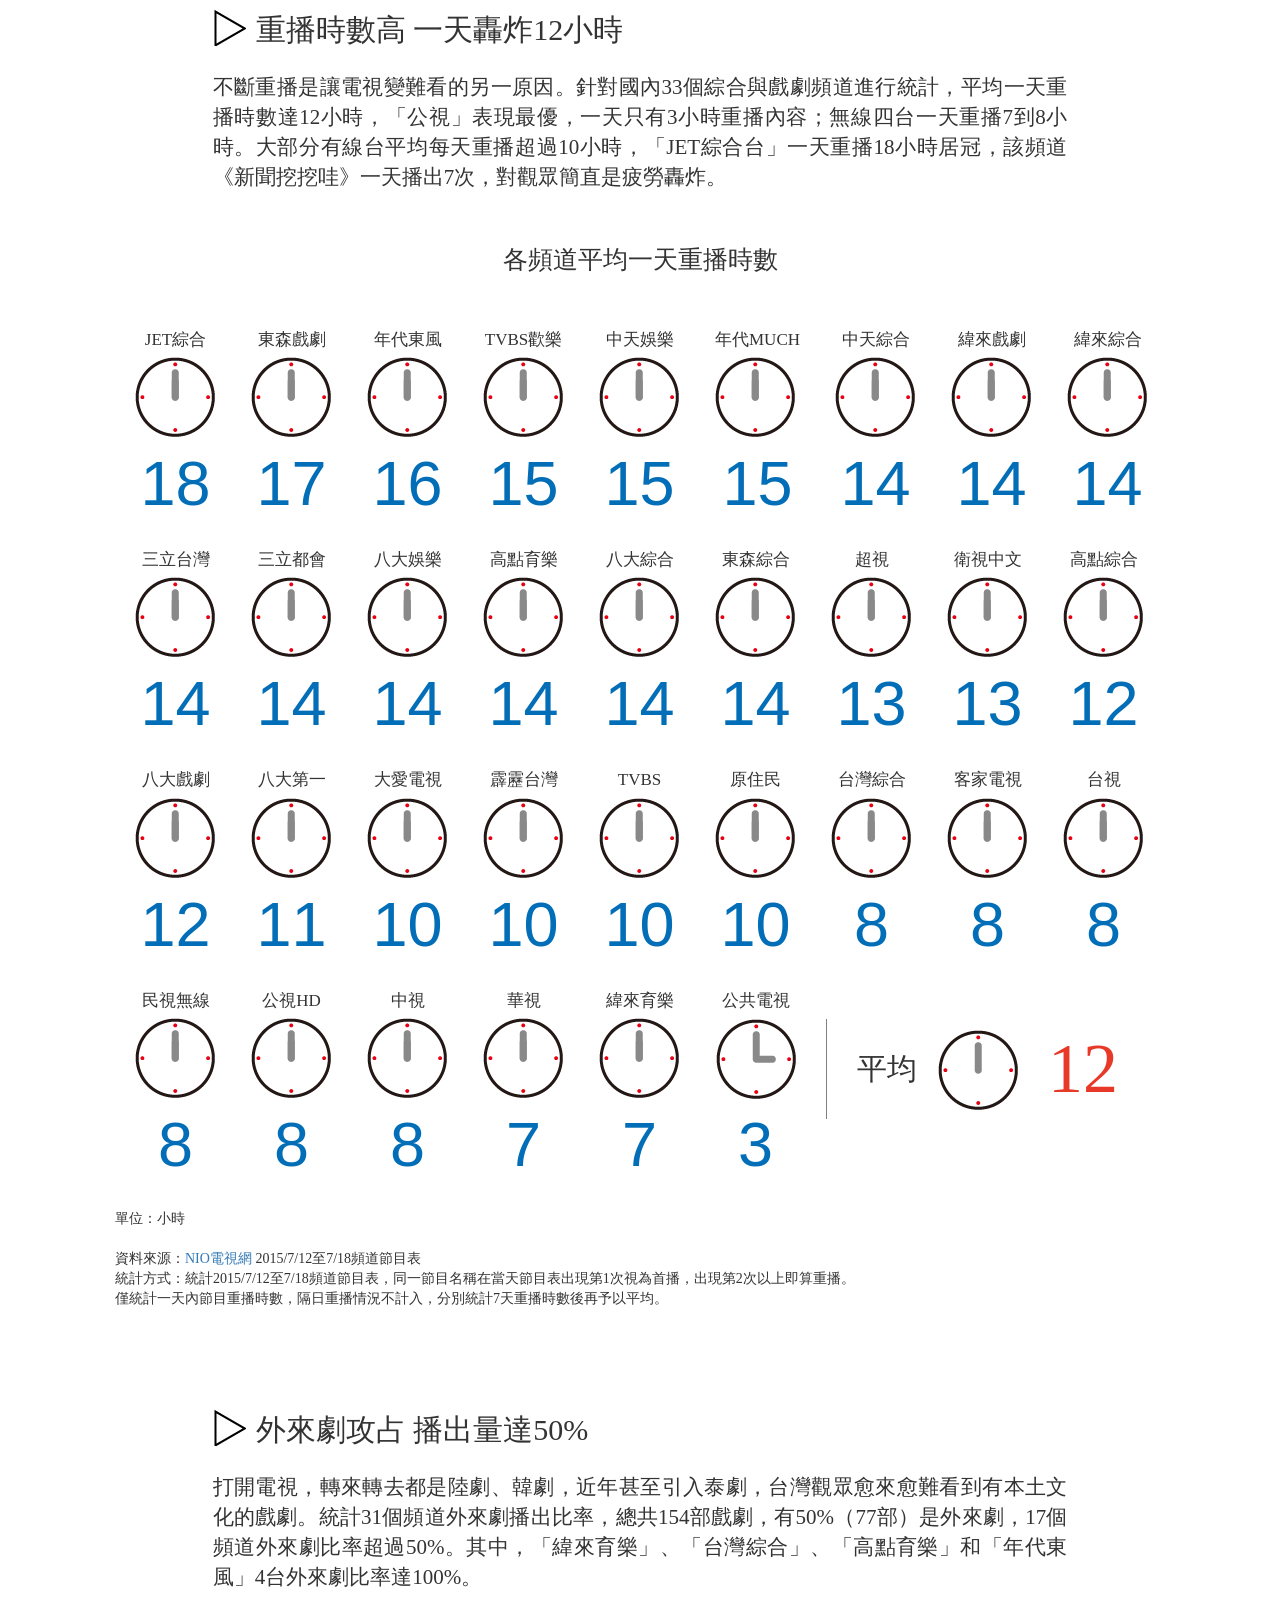
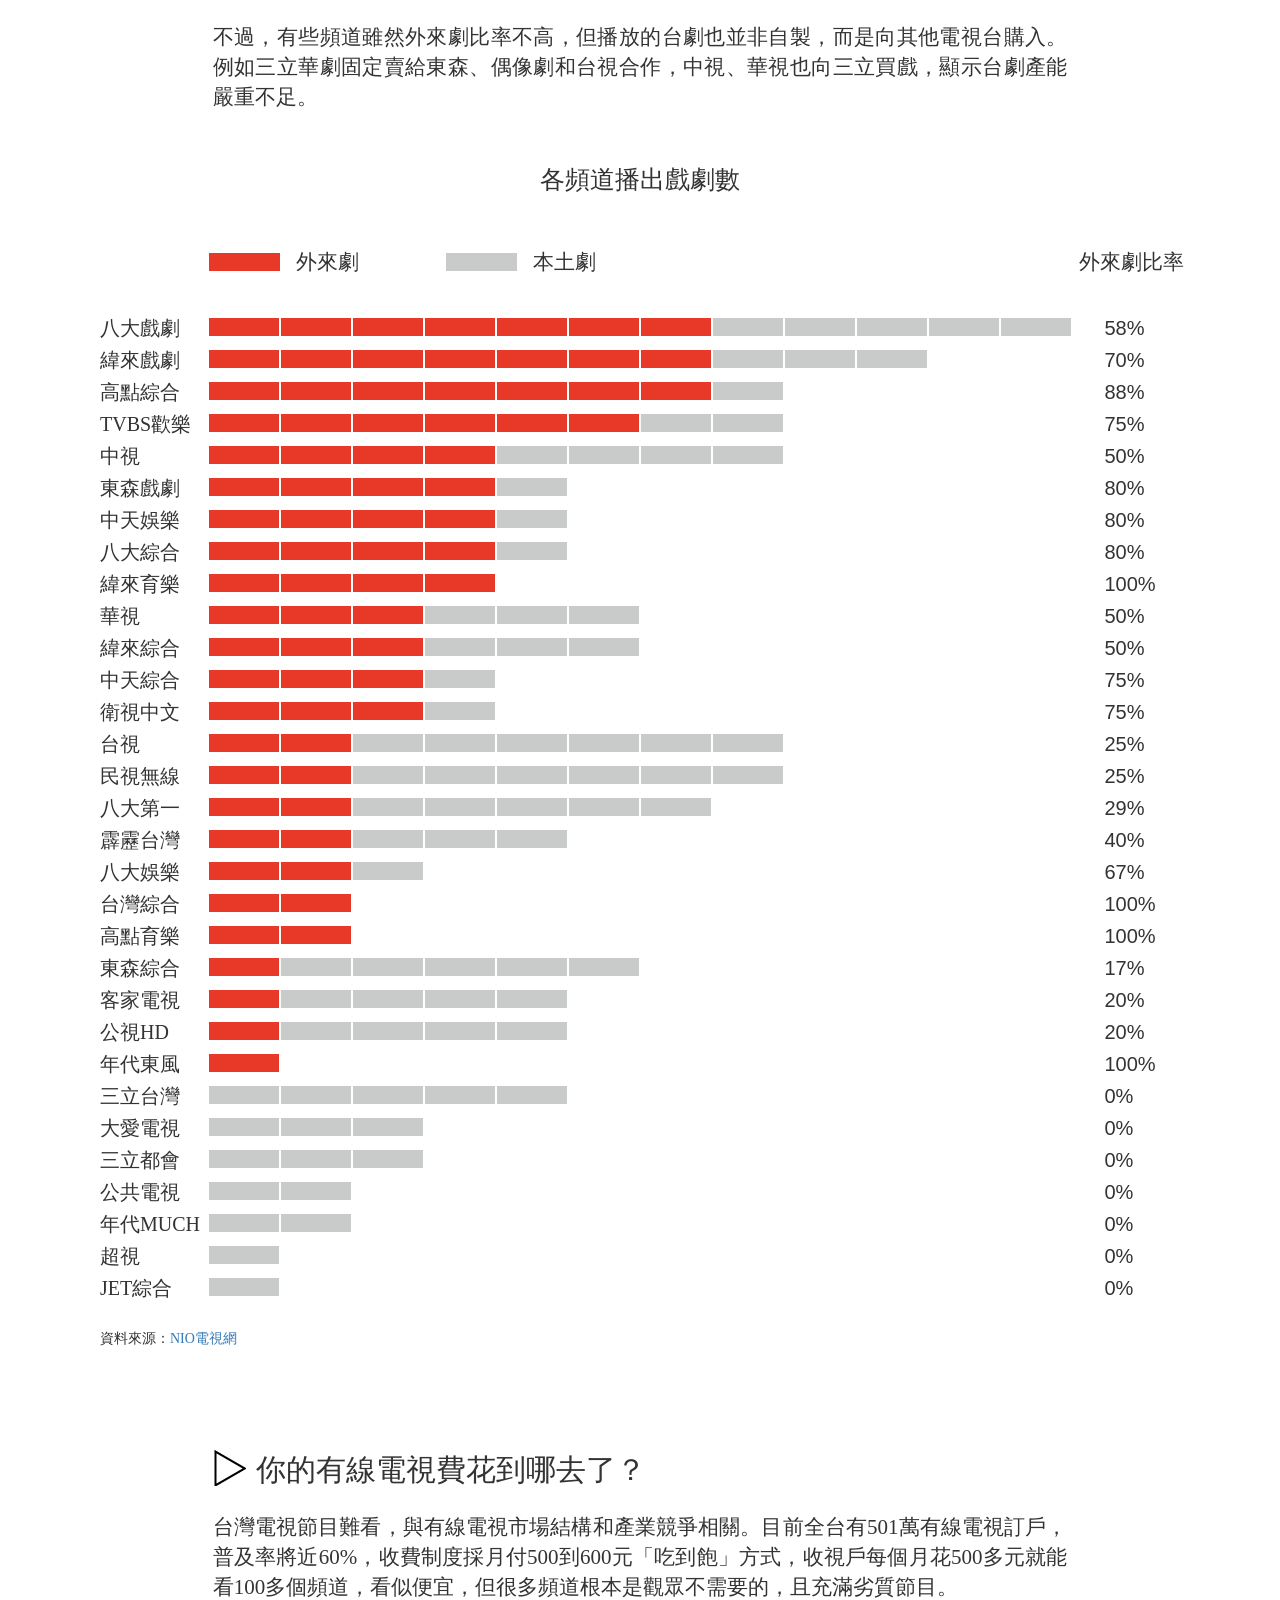
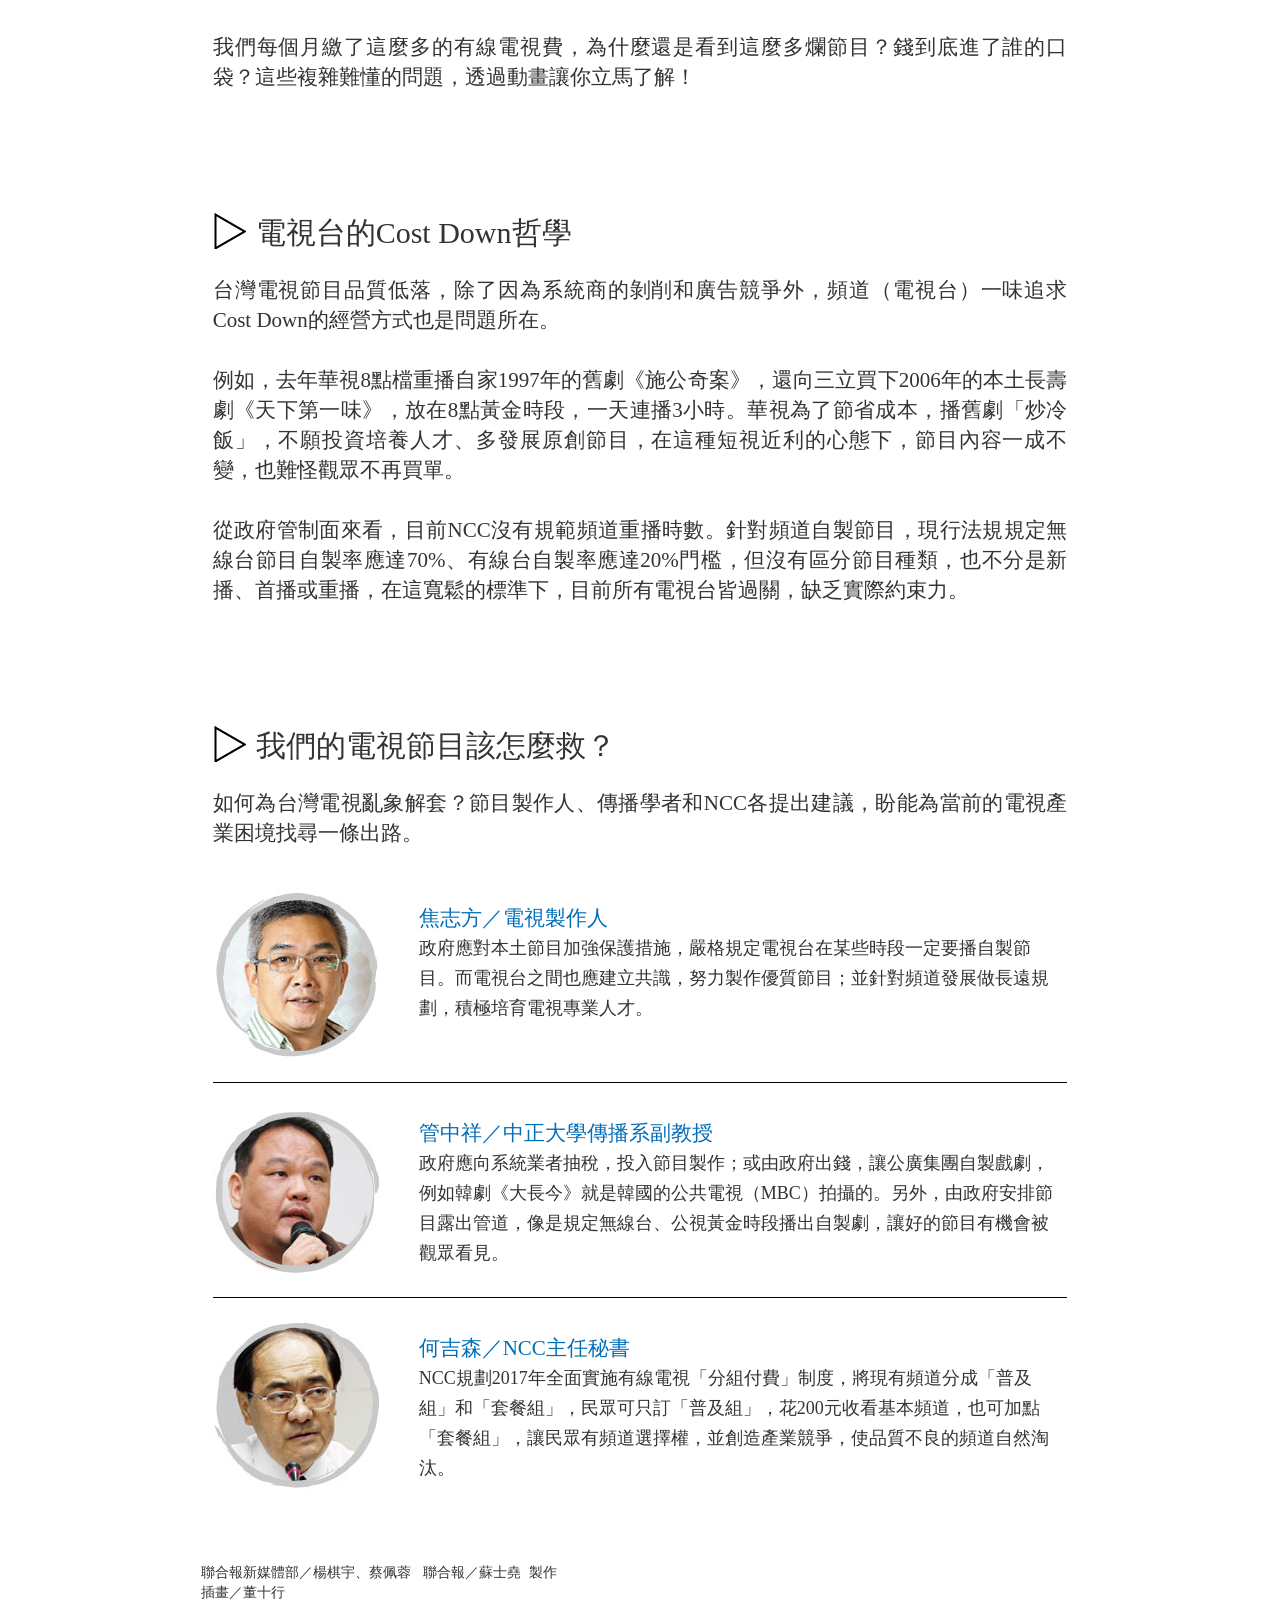
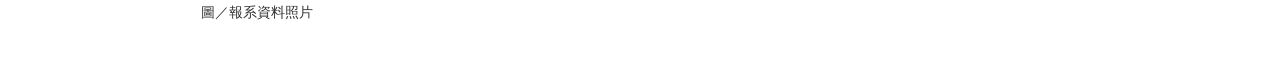
==== commit 851d41f7: "wait for animation" ====
--- a/index.html
+++ b/index.html
@@ -83,7 +83,10 @@
 			<img src="img/first_page.gif" width = "100%">
 			<div class = "big-title myfont bold-font">電視為什麼這麼難看？<br>數據告訴你真相</div>
 			<div class = "foreword myfont">
-				「電視轉來轉去，沒一台好看的！」這樣的抱怨每天出現在你我的生活中，為什麼電視節目這麼難看？你每個月繳的500元有線電視費花到哪去了？數據和動畫為你一一拆解。
+				「電視轉來轉去，沒一台好看的！」<br>
+				這樣的抱怨每天出現在你我的生活中，為什麼電視節目這麼難看？<br>
+				你每個月繳的500元有線電視費花到哪去了？<br>
+				數據和動畫為你一一拆解。
 			</div>
 		</div>
 		<div class = "container-fluid sections" id = "section1">
@@ -204,7 +207,7 @@
 			</div>
 			<div class = "container-fluid" id = "dramas-rate-container"></div>
 			<div class = "ps myfont" id = "sec3-ps">
-				資料來源：<a href="http://www.niotv.com/i_index.php?cont=day" target = "_blank">NIO電視網</a> 2015/7/12至7/18頻道節目表
+				資料來源：<a href="http://www.niotv.com/i_index.php?cont=day" target = "_blank">NIO電視網</a>
 			</div>
 		</div>
 		<div class = "container-fluid sections" id = "section4">
@@ -217,7 +220,6 @@
 				我們每個月繳了這麼多的有線電視費，為什麼還是看到這麼多爛節目？錢到底進了誰的口袋？這些複雜難懂的問題，透過動畫讓你立馬了解！
 			</div>
 			<div class = "video-wrap"></div>
-			<div class = "editor-src">製作群／蘇士堯、蔡佩蓉、彭慧明<br>插畫／董十行</div>
 		</div>
 		<div class = "container-fluid sections" id = "section5">
 			<div class = "sec-title">
@@ -225,9 +227,9 @@
 				<div class = "sec-title-text myfont fl-left">電視台的Cost Down哲學</div>
 			</div>
 			<div class = "sec-content myfont">
-				台灣電視節目品質低落，除了因為系統商的剝削和廣告競爭外，頻道業者一味追求Cost  Down，只會模仿、缺乏創新的精神也是問題所在。<br><br>
-				例如，某種類型的節目受到觀眾青睞，其他台就一窩蜂跟著做；或是不斷重播和買便宜的外國節目，只求穩穩地賺錢，而不願把資金花在培養人才、發展原創節目上。在這種短視近利的心態下，節目內容難有突破，也難怪觀眾不再買單。<br><br>
-				從政府管制面來看，目前NCC並沒有規範頻道重播時數。針對頻道自製節目，《有線廣播電視法》規定本國節目自製率必須達20%門檻，但不分是新播、首播或重播，在這寬鬆的標準下，目前所有有線電視台皆過關，缺乏實際約束力。
+				台灣電視節目品質低落，除了因為系統商的剝削和廣告競爭外，頻道（電視台）一味追求Cost Down的經營方式也是問題所在。<br><br>
+				例如，去年華視8點檔重播自家1997年的舊劇《施公奇案》，還向三立買下2006年的本土長壽劇《天下第一味》，放在8點黃金時段，一天連播3小時。華視為了節省成本，播舊劇「炒冷飯」，不願投資培養人才、多發展原創節目，在這種短視近利的心態下，節目內容一成不變，也難怪觀眾不再買單。<br><br>
+				從政府管制面來看，目前NCC沒有規範頻道重播時數。針對頻道自製節目，現行法規規定無線台節目自製率應達70%、有線台自製率應達20%門檻，但沒有區分節目種類，也不分是新播、首播或重播，在這寬鬆的標準下，目前所有電視台皆過關，缺乏實際約束力。
 			</div>
 		</div>
 		<div class = "container-fluid sections" id = "section6">
@@ -262,15 +264,17 @@
 				</div>
 			</div>
 		</div>
-		
-	</div>
-	<footer>
+
 		<div class = "editor-src-bot">
 			聯合報新媒體部／楊棋宇、蔡佩蓉&nbsp&nbsp&nbsp聯合報／蘇士堯&nbsp&nbsp製作<br>
 			插畫／董十行<br>
 			圖／報系資料照片
 		</div>
-	</footer>
+		
+	</div>
+	<!-- <footer> -->
+		
+	<!-- </footer> -->
 </body>
 </html>
 
--- a/css/index.css
+++ b/css/index.css
@@ -42,6 +42,9 @@
 .foreword{
 	font-size: 21px;
 	margin-top: 30px;
+	color: #727171;
+	padding-left: 20px;
+	border-left: 3px solid #727171;
 }
 
 .svg-container{
@@ -357,6 +360,6 @@
 }
 
 .editor-src-bot{
-	width: 60%;
-	margin: auto;
+	width: 77%;
+	margin: 50px auto;
 }
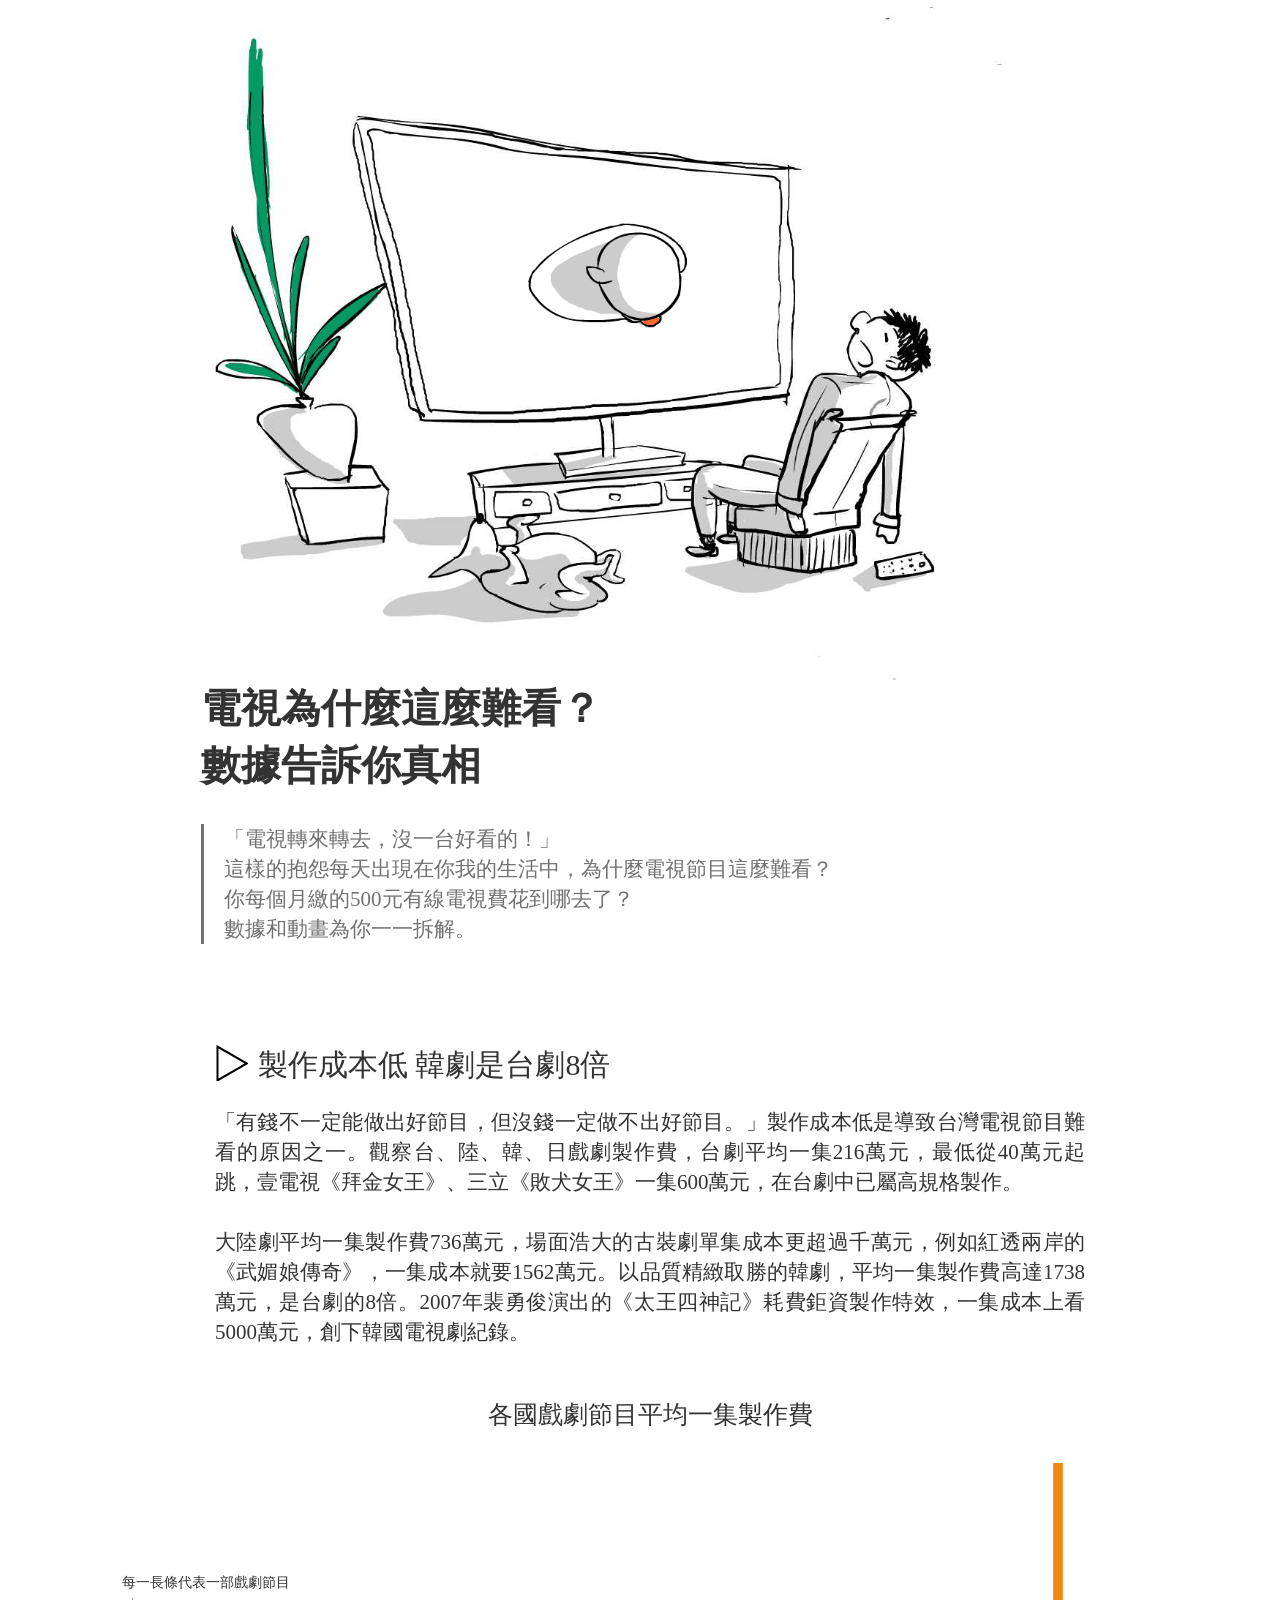
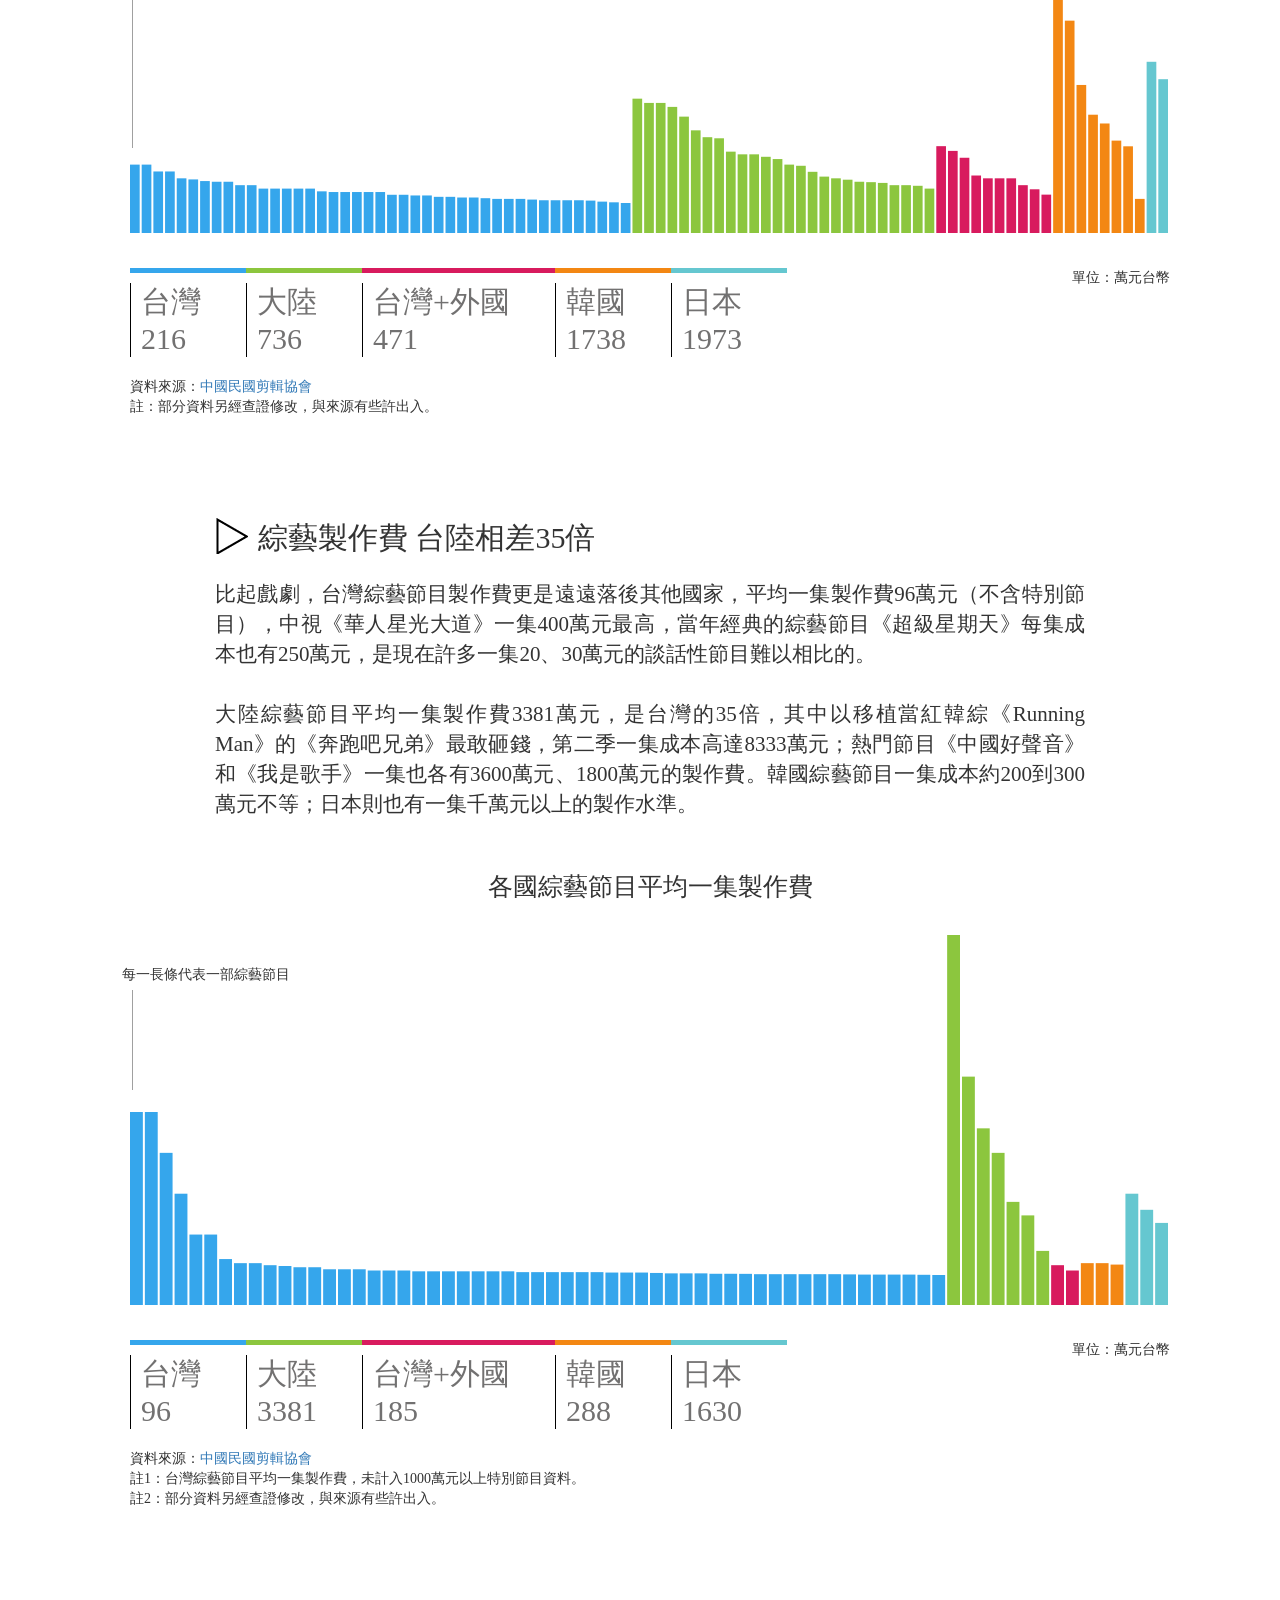
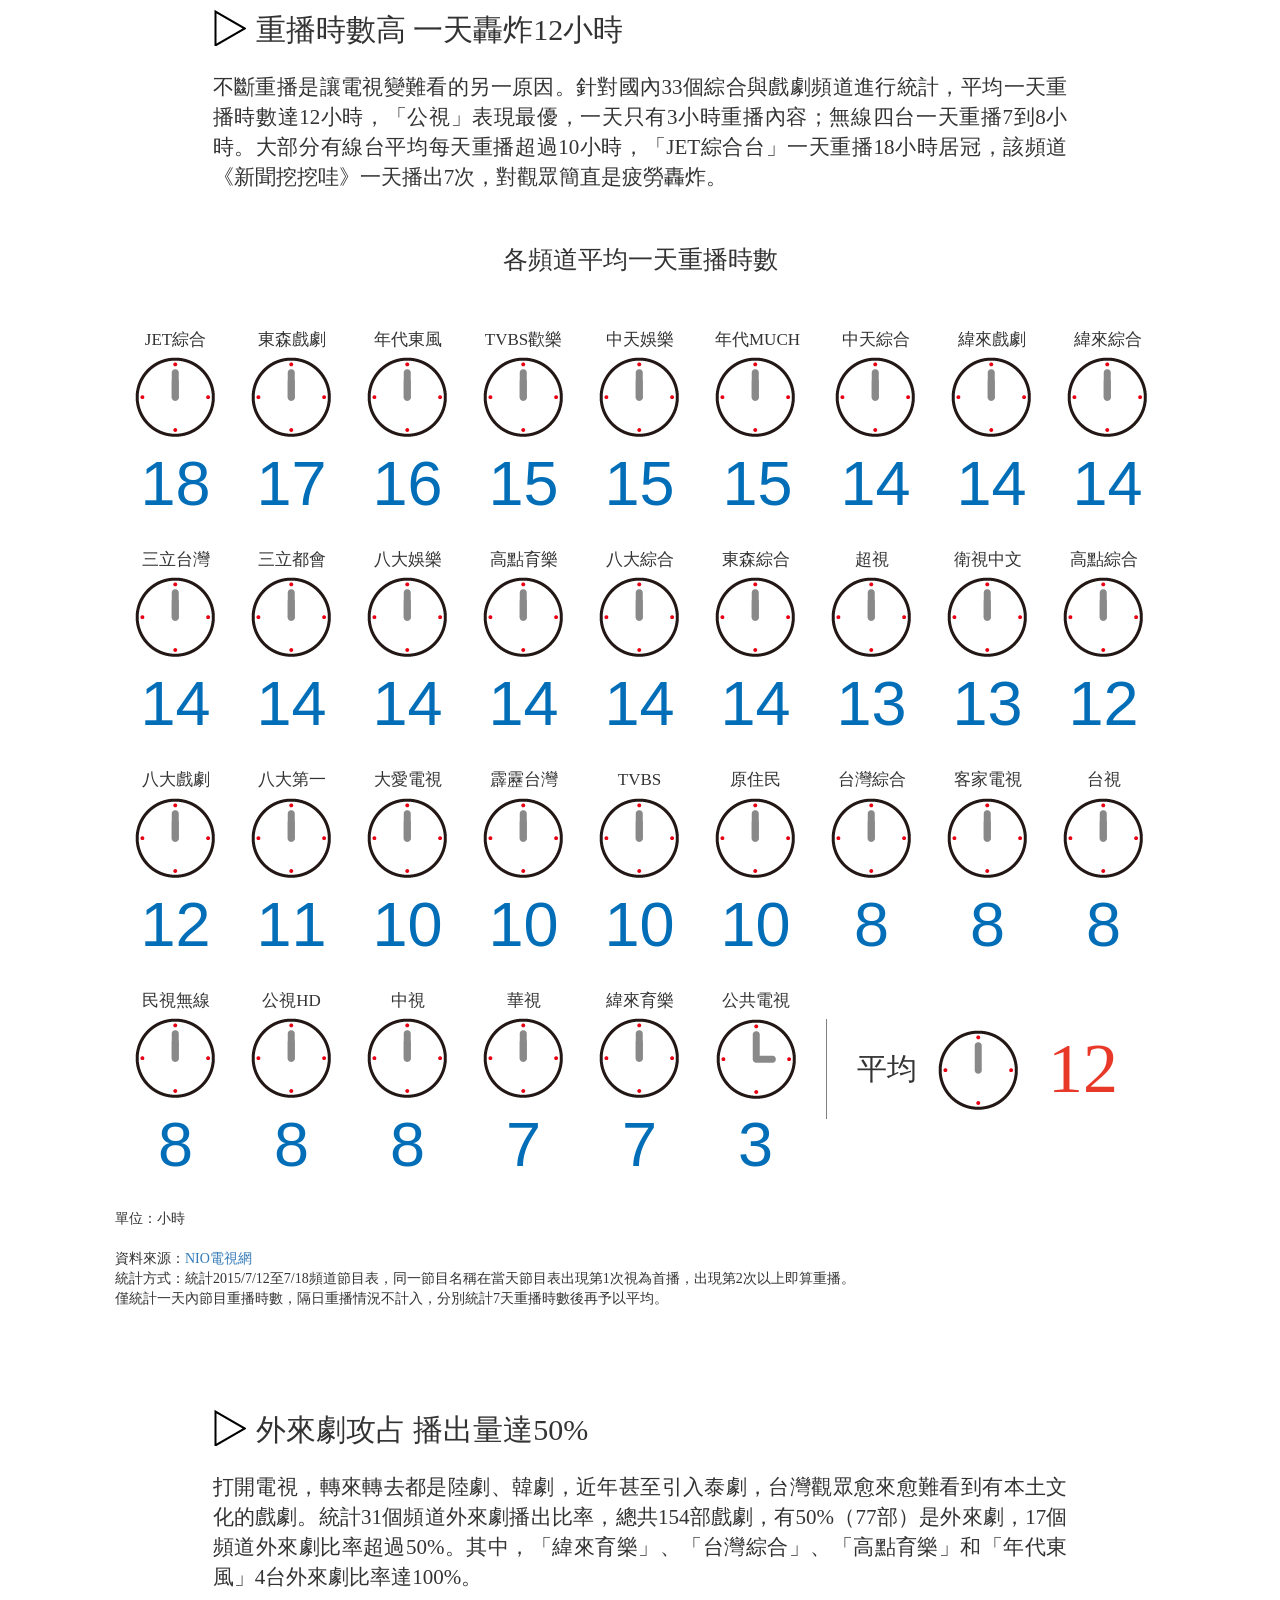
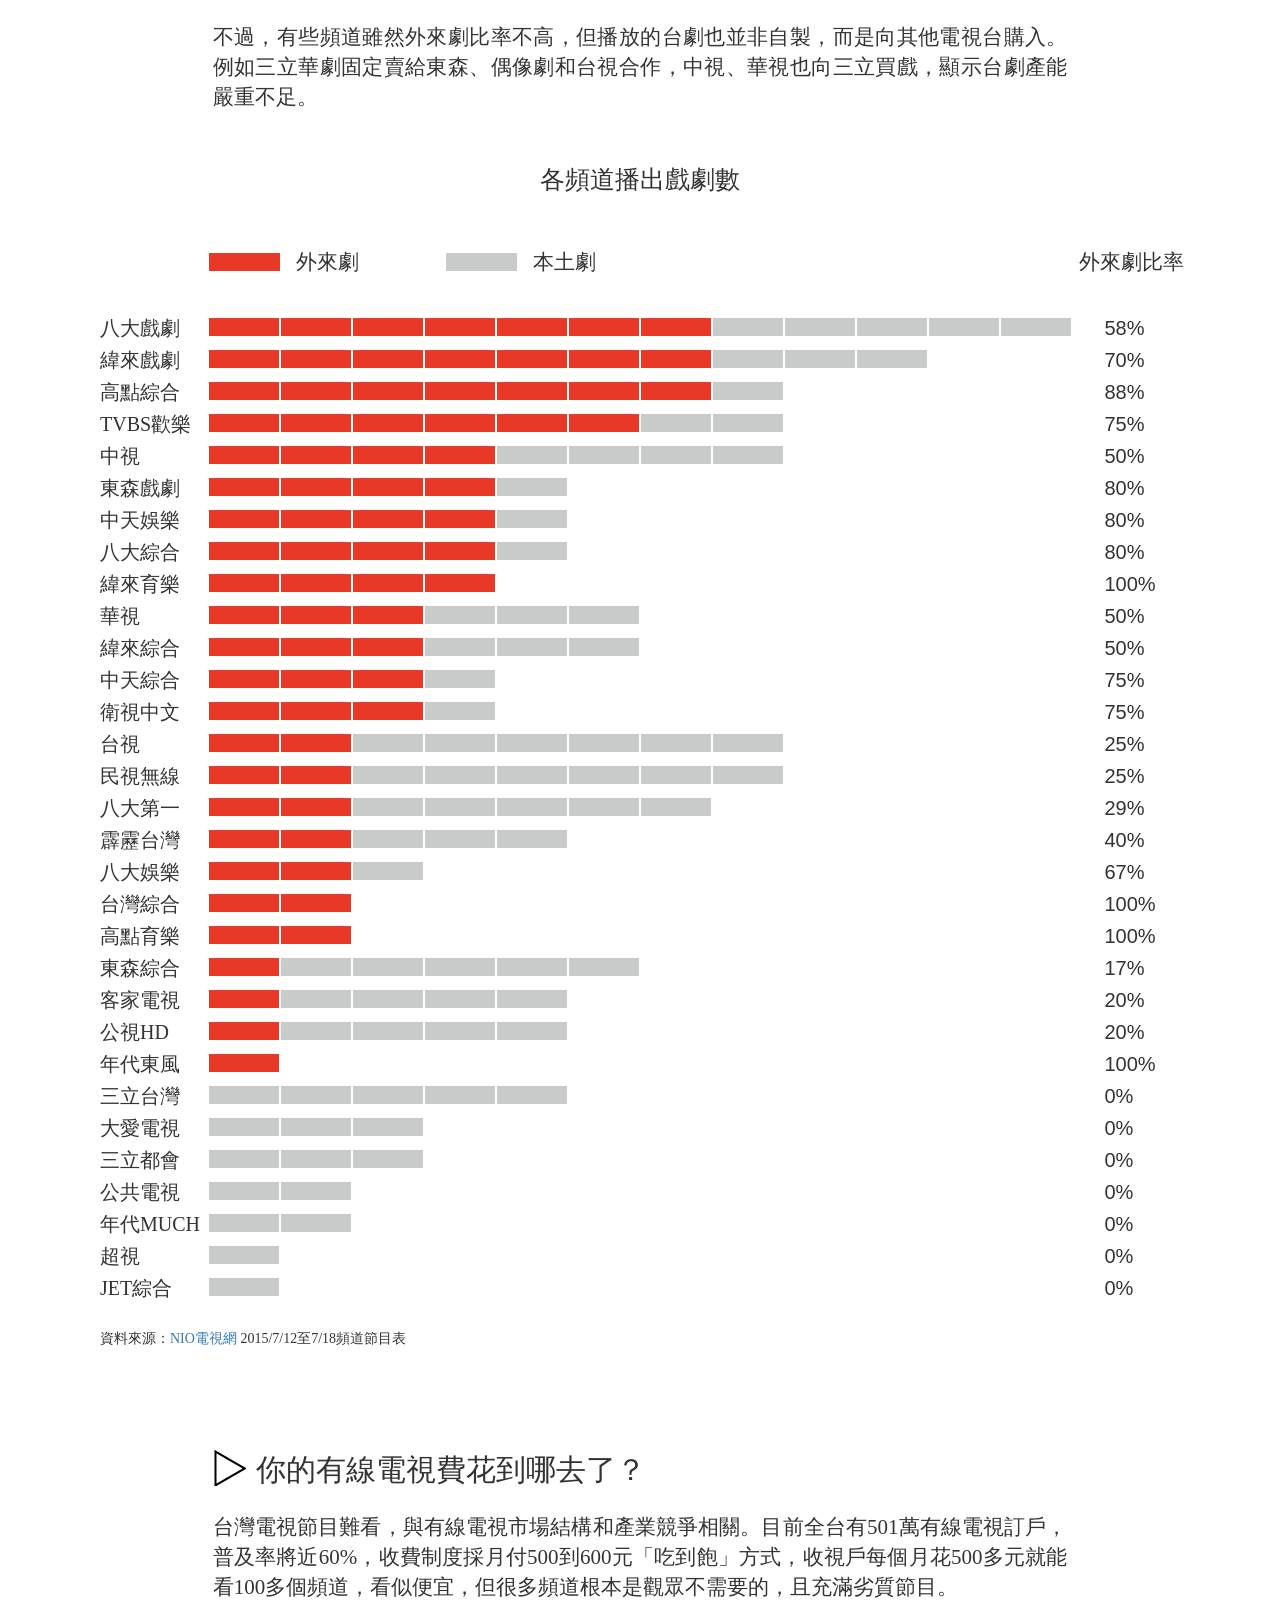
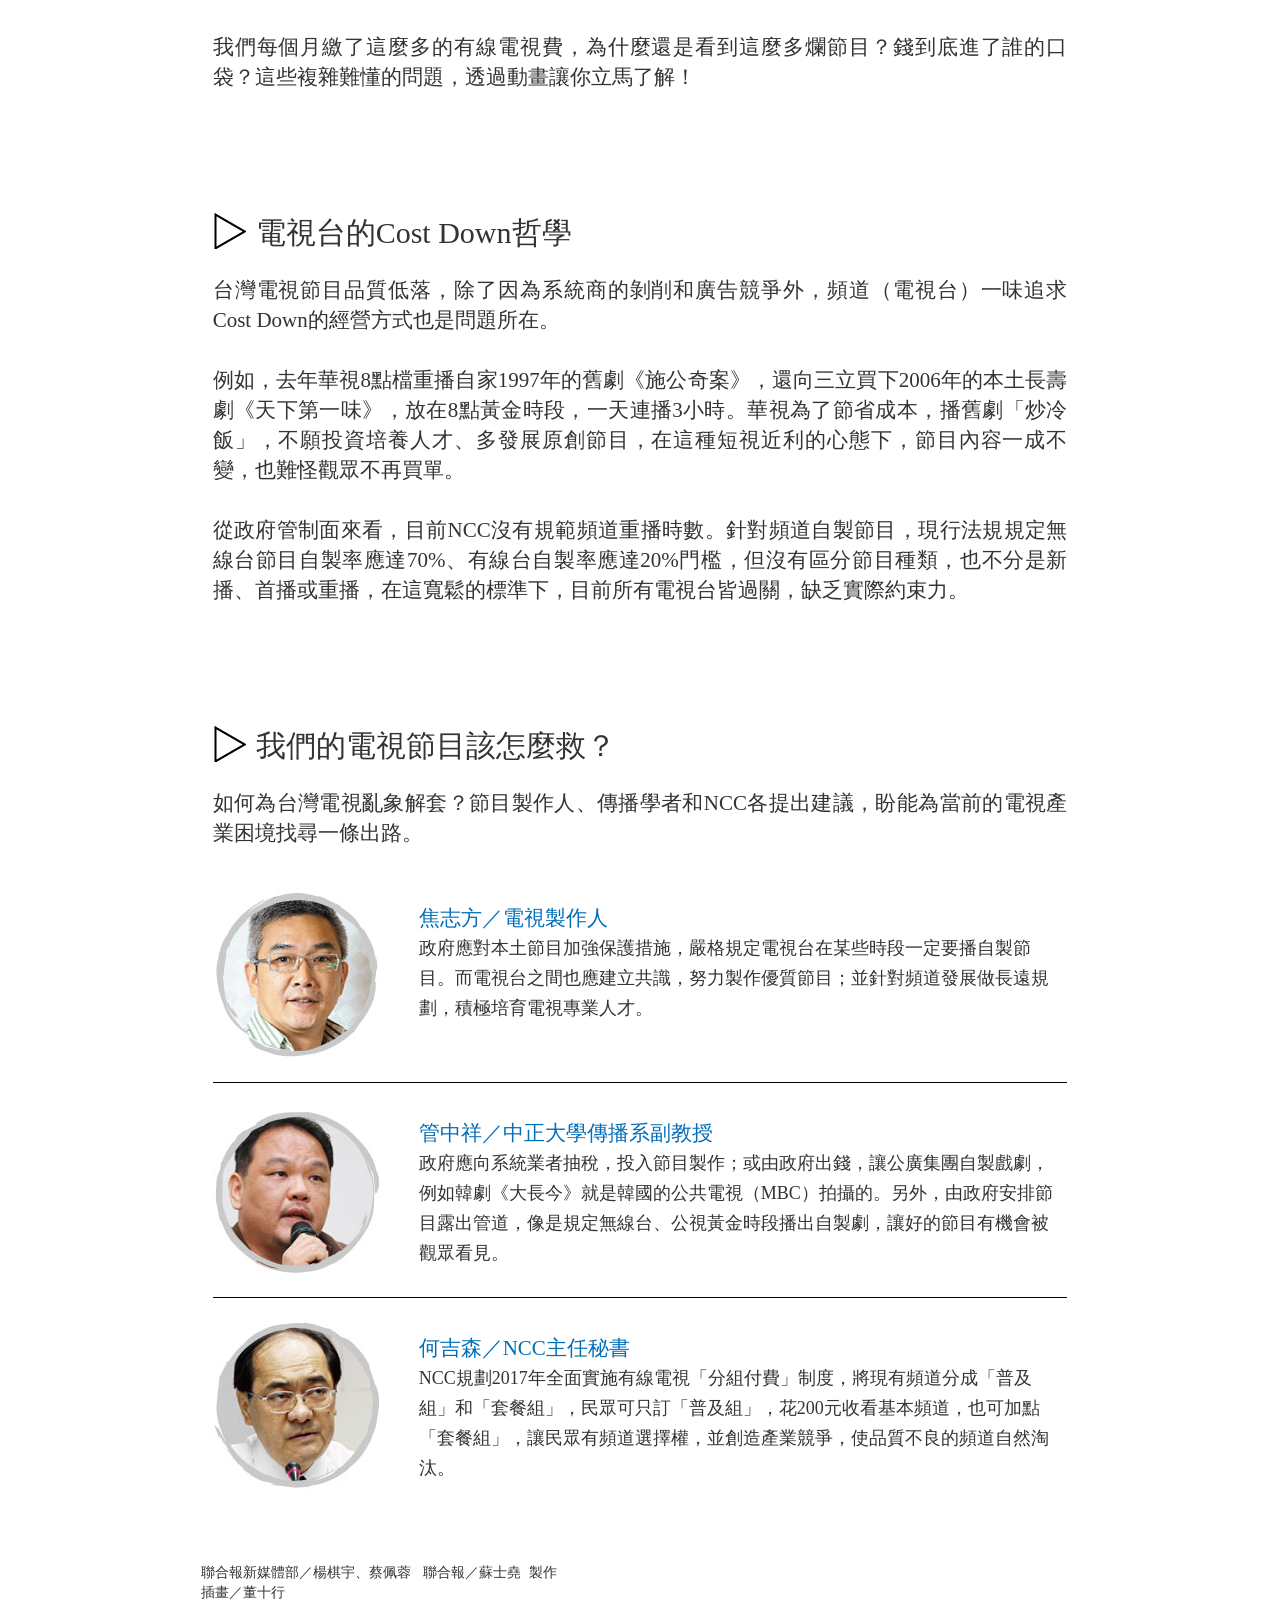
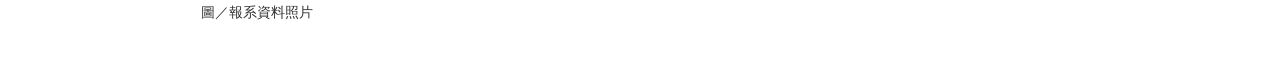
==== commit 6a1397c3: "wait for animation" ====
--- a/index.html
+++ b/index.html
@@ -183,7 +183,7 @@
 			<div class = "container-fluid" id = "clocks-container"></div>
 			<div class = "clock-ps ps myfont">
 				單位：小時<br><br>
-				資料來源：<a href="http://www.niotv.com/i_index.php?cont=day" target = "_blank">NIO電視網</a> 2015/7/12至7/18頻道節目表<br>
+				資料來源：<a href="http://www.niotv.com/i_index.php?cont=day" target = "_blank">NIO電視網</a><br>
 				統計方式：統計2015/7/12至7/18頻道節目表，同一節目名稱在當天節目表出現第1次視為首播，出現第2次以上即算重播。<br>
 				僅統計一天內節目重播時數，隔日重播情況不計入，分別統計7天重播時數後再予以平均。
 			</div>
@@ -207,7 +207,7 @@
 			</div>
 			<div class = "container-fluid" id = "dramas-rate-container"></div>
 			<div class = "ps myfont" id = "sec3-ps">
-				資料來源：<a href="http://www.niotv.com/i_index.php?cont=day" target = "_blank">NIO電視網</a>
+				資料來源：<a href="http://www.niotv.com/i_index.php?cont=day" target = "_blank">NIO電視網</a> 2015/7/12至7/18頻道節目表
 			</div>
 		</div>
 		<div class = "container-fluid sections" id = "section4">
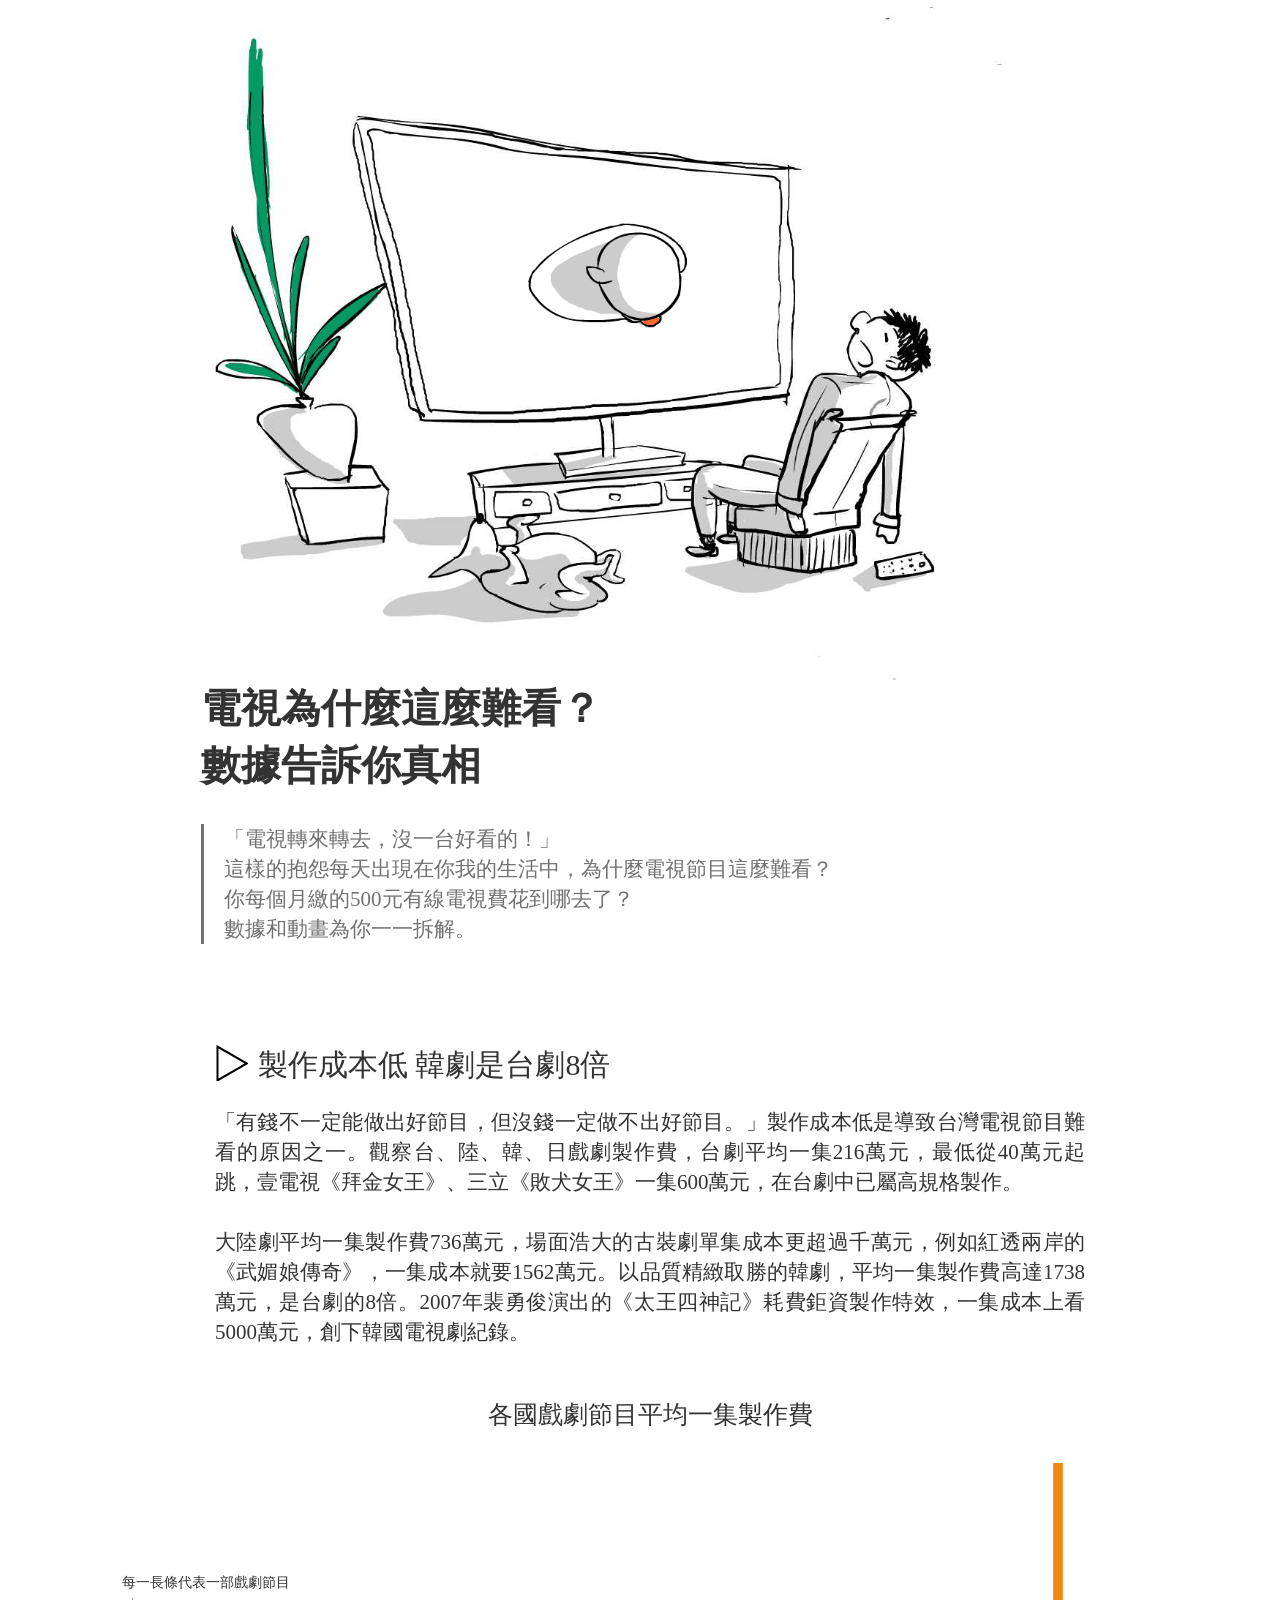
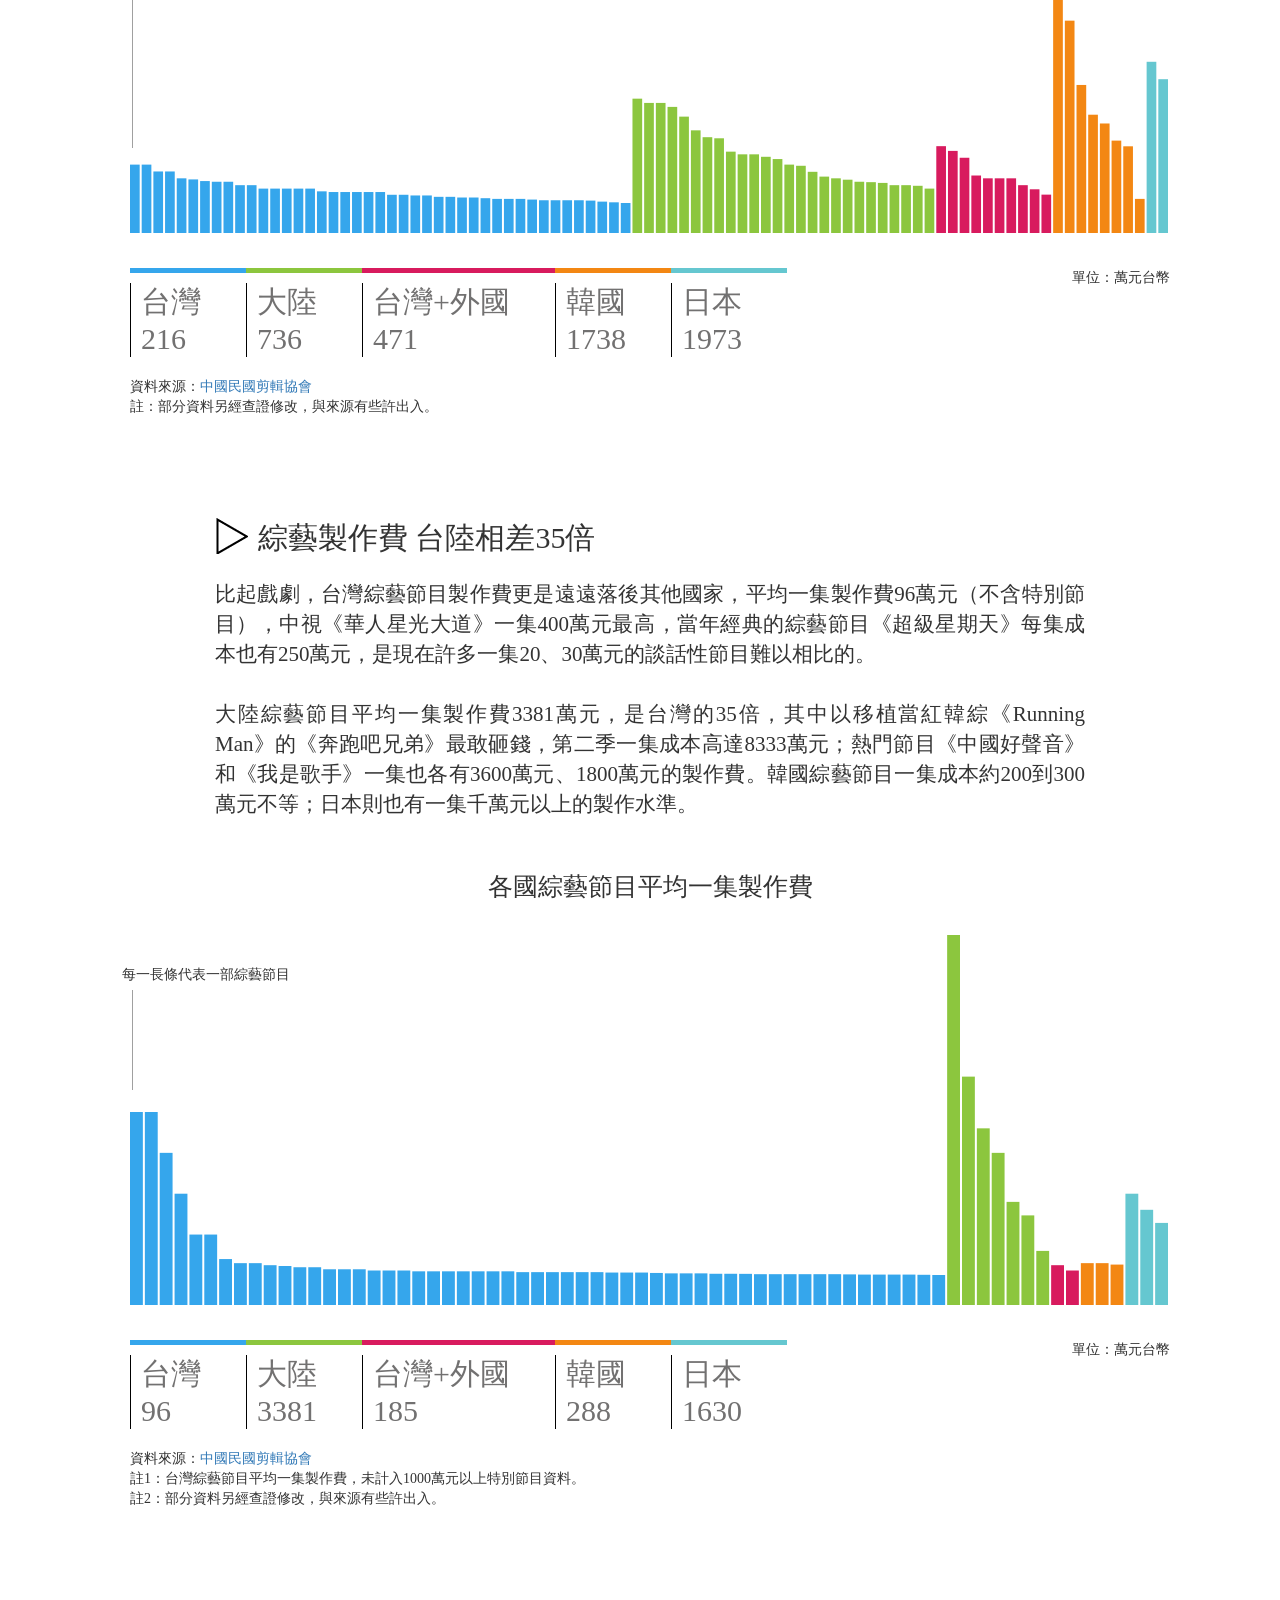
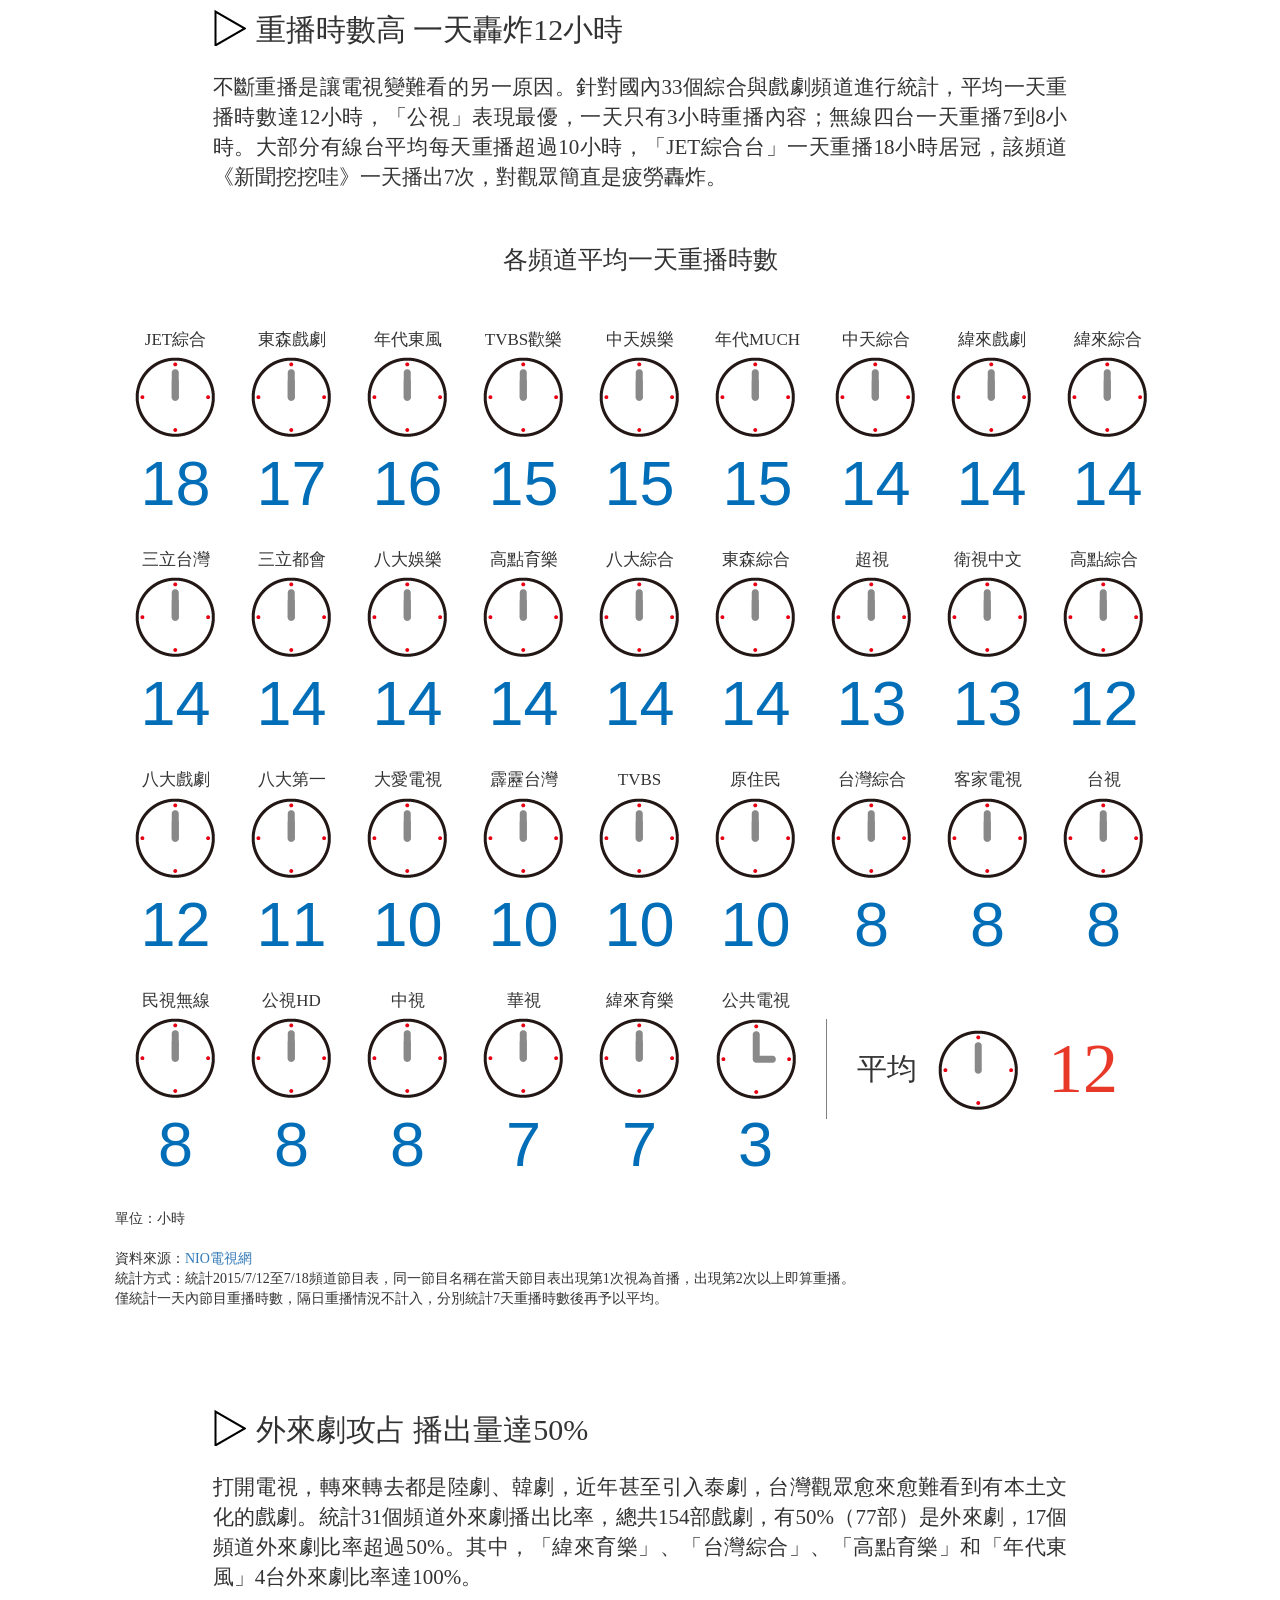
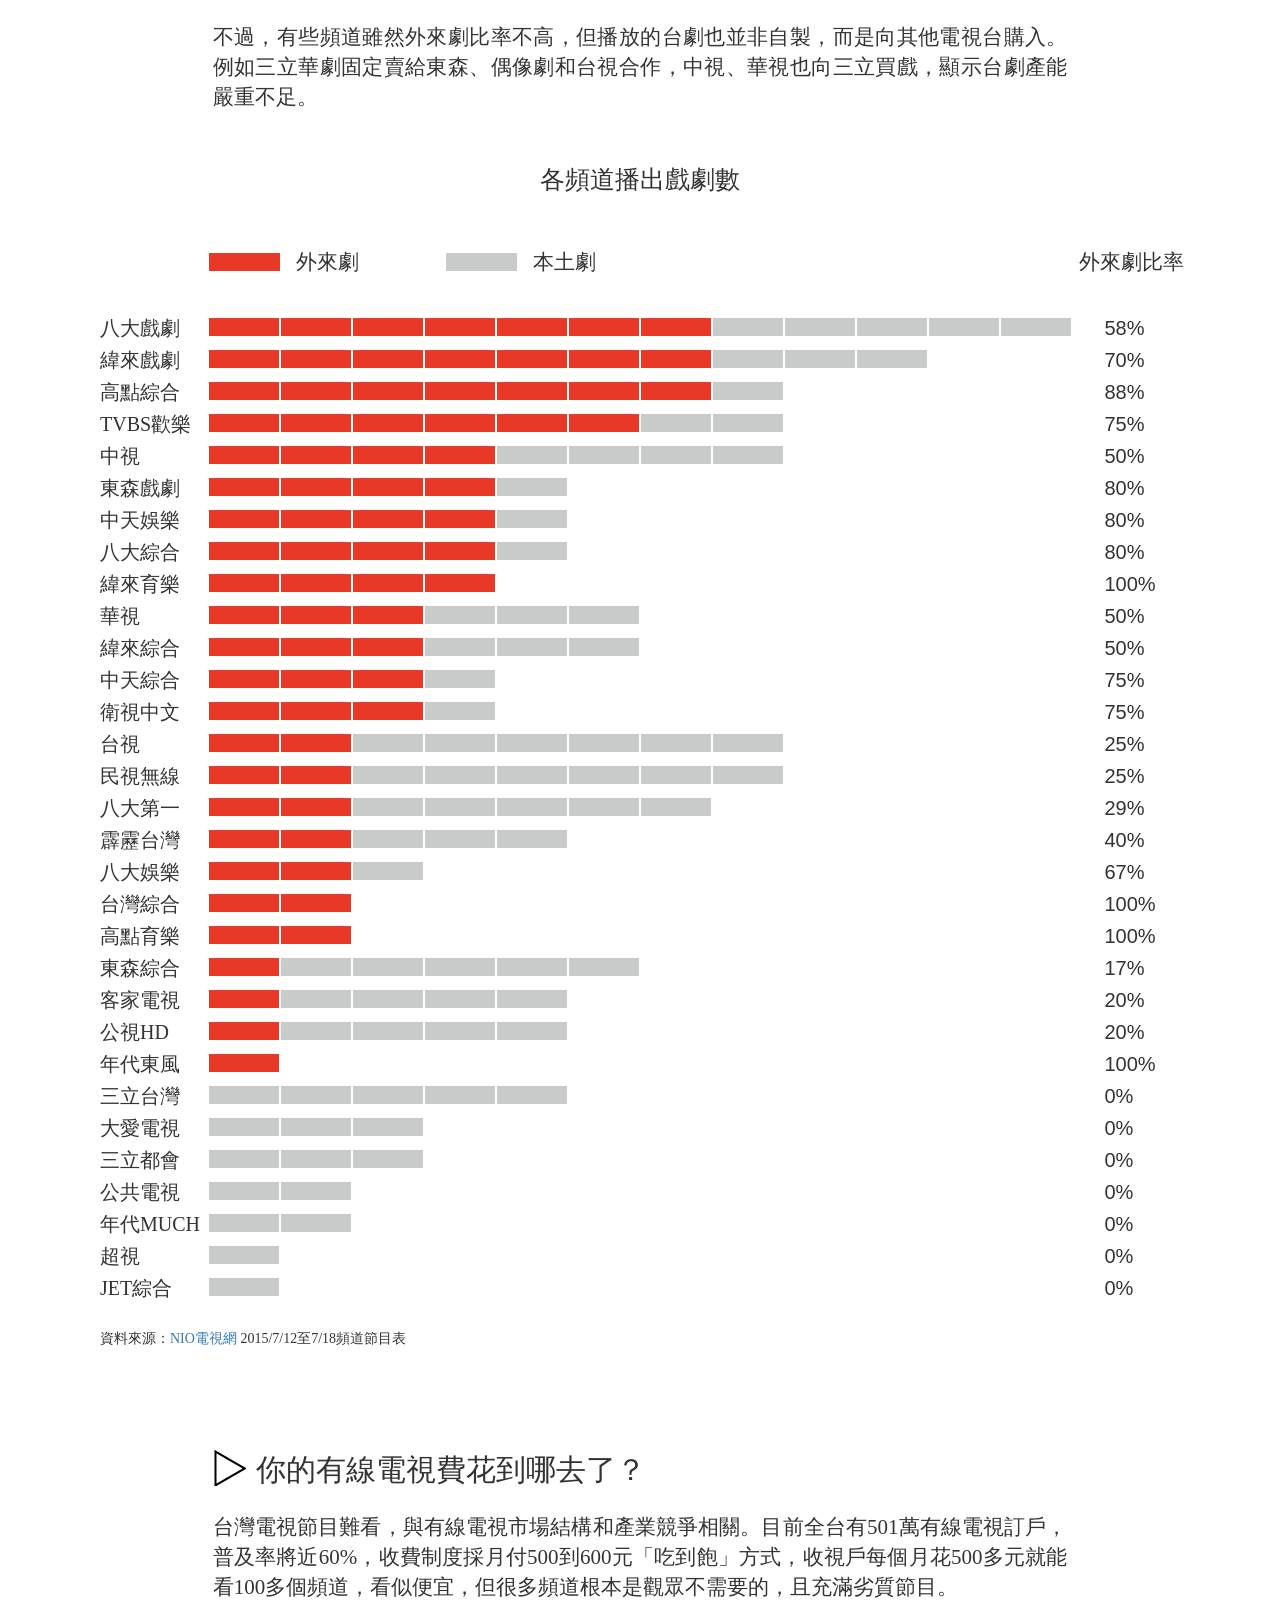
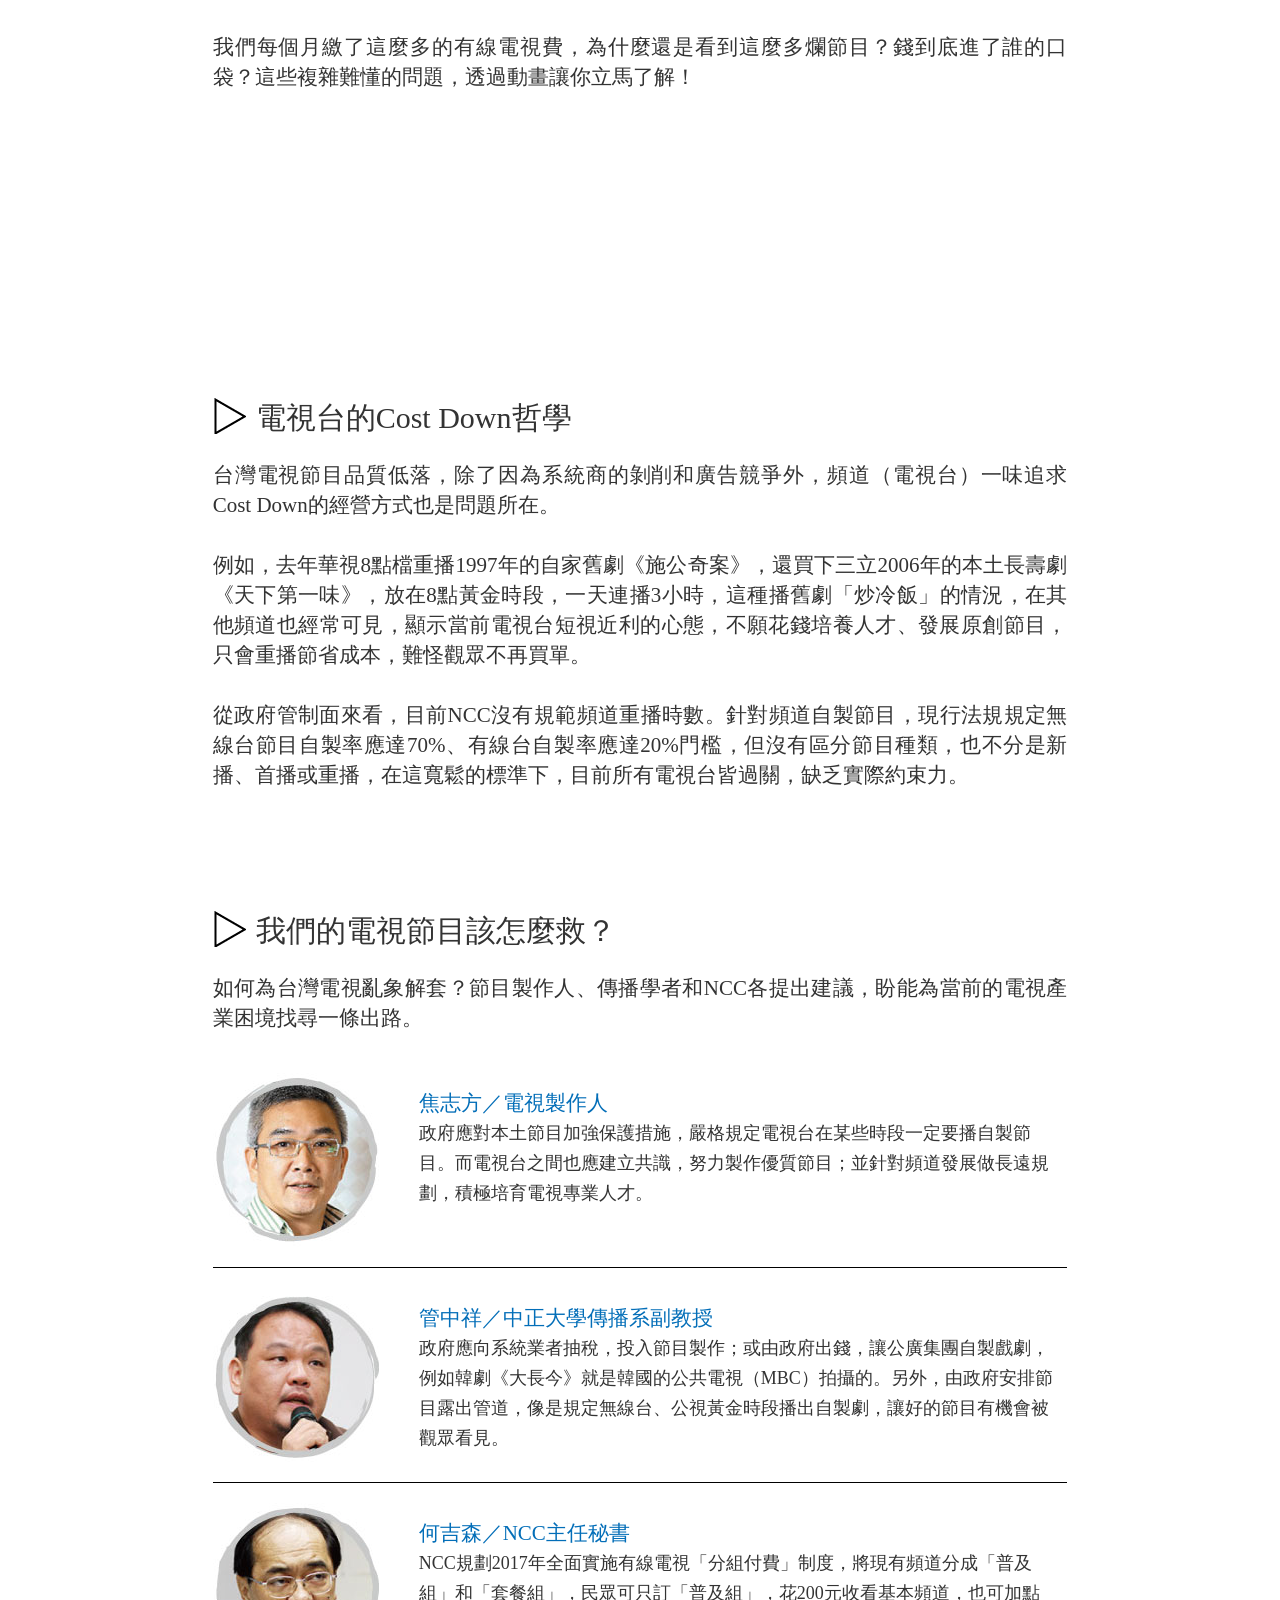
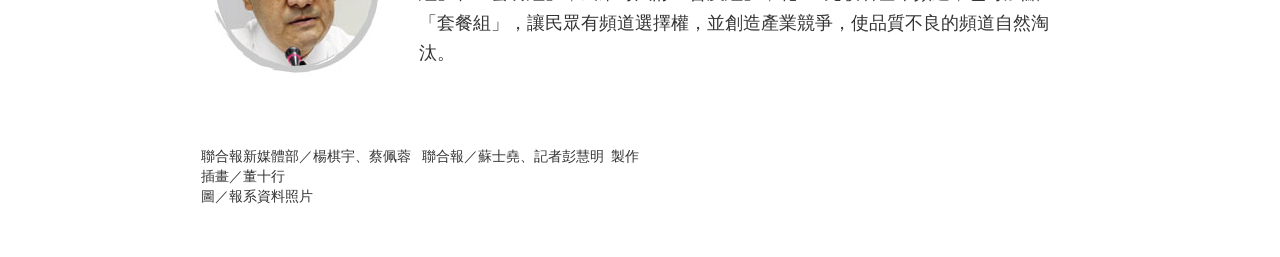
==== commit 0b9072eb: "added animation" ====
--- a/index.html
+++ b/index.html
@@ -219,7 +219,9 @@
 				台灣電視節目難看，與有線電視市場結構和產業競爭相關。目前全台有501萬有線電視訂戶，普及率將近60%，收費制度採月付500到600元「吃到飽」方式，收視戶每個月花500多元就能看100多個頻道，看似便宜，但很多頻道根本是觀眾不需要的，且充滿劣質節目。<br><br>
 				我們每個月繳了這麼多的有線電視費，為什麼還是看到這麼多爛節目？錢到底進了誰的口袋？這些複雜難懂的問題，透過動畫讓你立馬了解！
 			</div>
-			<div class = "video-wrap"></div>
+			<video class = "video-wrap"  onmouseover="this.play()" onmouseout="this.pause()">
+				<source src="video/boringtv.mp4" type="video/mp4"> 
+			</video>
 		</div>
 		<div class = "container-fluid sections" id = "section5">
 			<div class = "sec-title">
@@ -228,7 +230,7 @@
 			</div>
 			<div class = "sec-content myfont">
 				台灣電視節目品質低落，除了因為系統商的剝削和廣告競爭外，頻道（電視台）一味追求Cost Down的經營方式也是問題所在。<br><br>
-				例如，去年華視8點檔重播自家1997年的舊劇《施公奇案》，還向三立買下2006年的本土長壽劇《天下第一味》，放在8點黃金時段，一天連播3小時。華視為了節省成本，播舊劇「炒冷飯」，不願投資培養人才、多發展原創節目，在這種短視近利的心態下，節目內容一成不變，也難怪觀眾不再買單。<br><br>
+				例如，去年華視8點檔重播1997年的自家舊劇《施公奇案》，還買下三立2006年的本土長壽劇《天下第一味》，放在8點黃金時段，一天連播3小時，這種播舊劇「炒冷飯」的情況，在其他頻道也經常可見，顯示當前電視台短視近利的心態，不願花錢培養人才、發展原創節目，只會重播節省成本，難怪觀眾不再買單。<br><br>
 				從政府管制面來看，目前NCC沒有規範頻道重播時數。針對頻道自製節目，現行法規規定無線台節目自製率應達70%、有線台自製率應達20%門檻，但沒有區分節目種類，也不分是新播、首播或重播，在這寬鬆的標準下，目前所有電視台皆過關，缺乏實際約束力。
 			</div>
 		</div>
@@ -265,8 +267,8 @@
 			</div>
 		</div>
 
-		<div class = "editor-src-bot">
-			聯合報新媒體部／楊棋宇、蔡佩蓉&nbsp&nbsp&nbsp聯合報／蘇士堯&nbsp&nbsp製作<br>
+		<div class = "editor-src-bot myfont">
+			聯合報新媒體部／楊棋宇、蔡佩蓉&nbsp&nbsp&nbsp聯合報／蘇士堯、記者彭慧明&nbsp&nbsp製作<br>
 			插畫／董十行<br>
 			圖／報系資料照片
 		</div>
--- a/css/index.css
+++ b/css/index.css
@@ -310,6 +310,10 @@
 	float: left;
 }
 
+.video-wrap{
+	margin-top: 30px;
+}
+
 .editor-src{
 	width: 77%;
 	margin: auto;
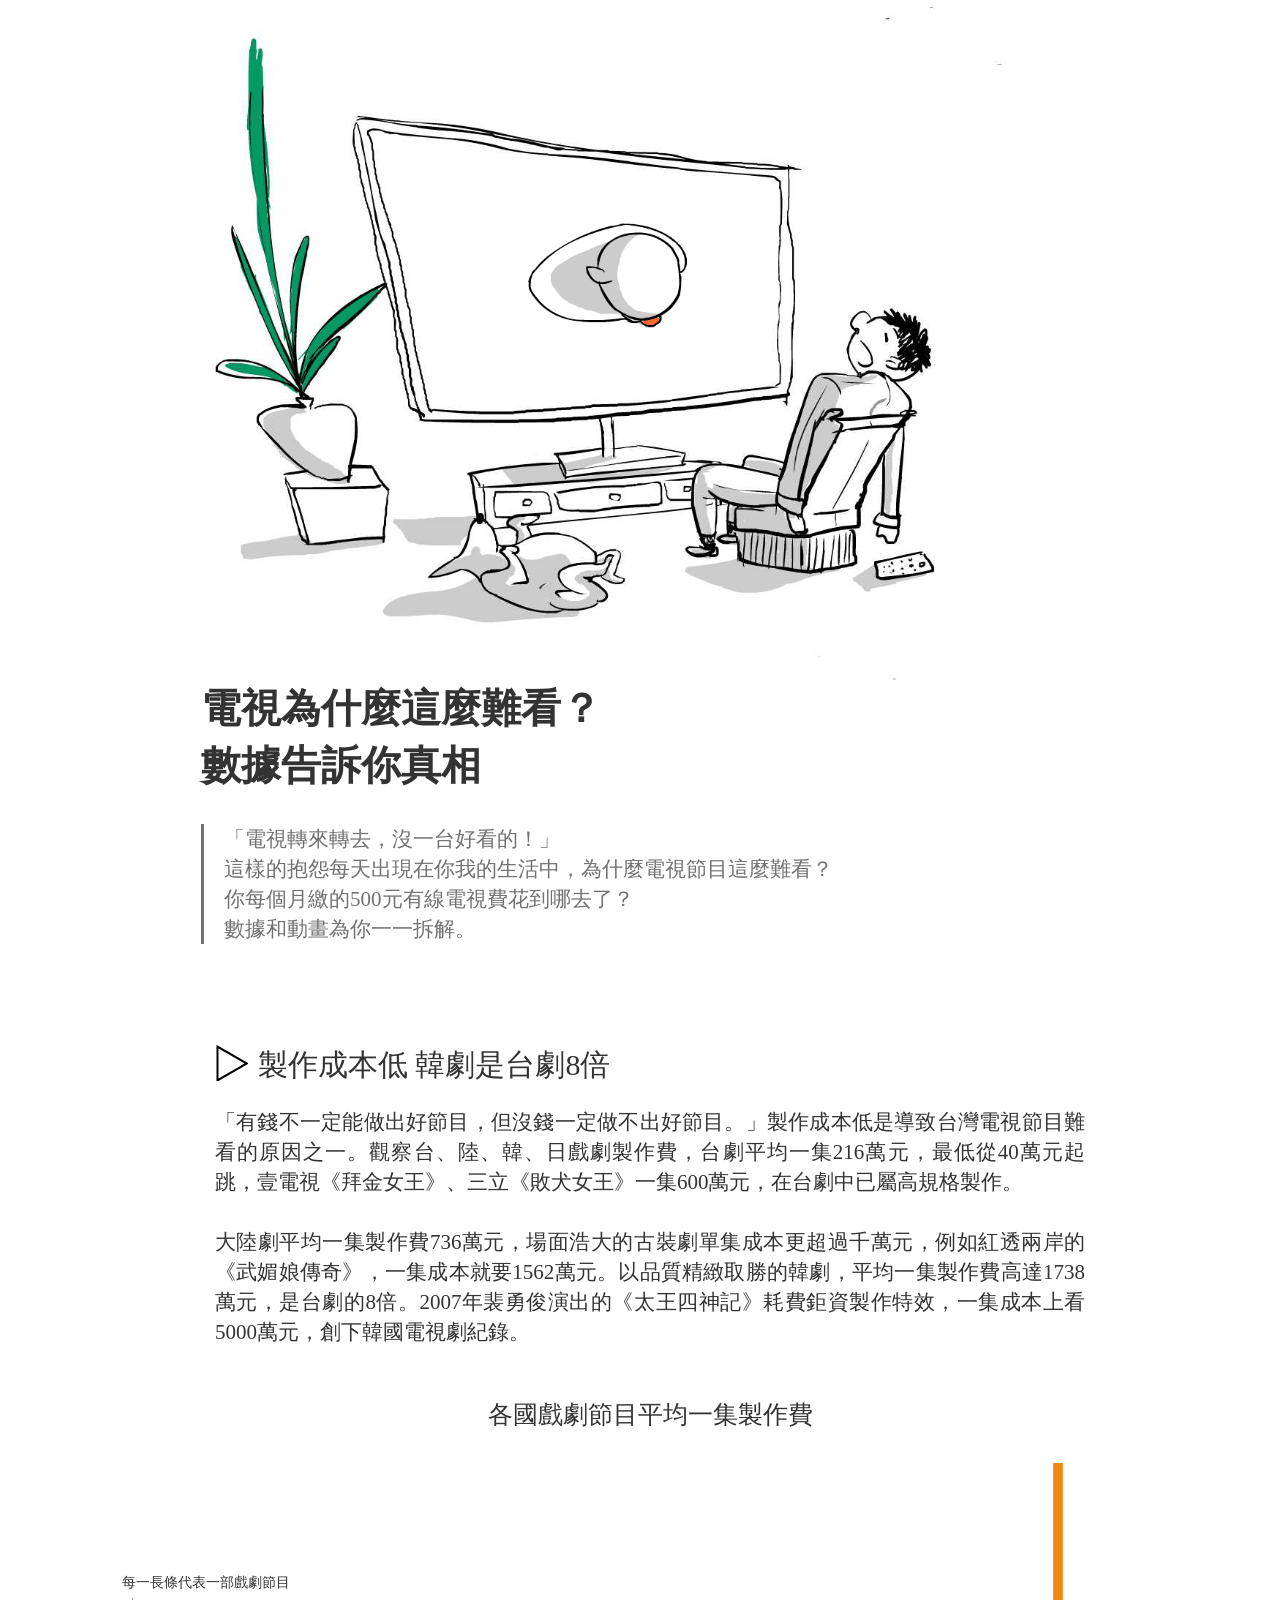
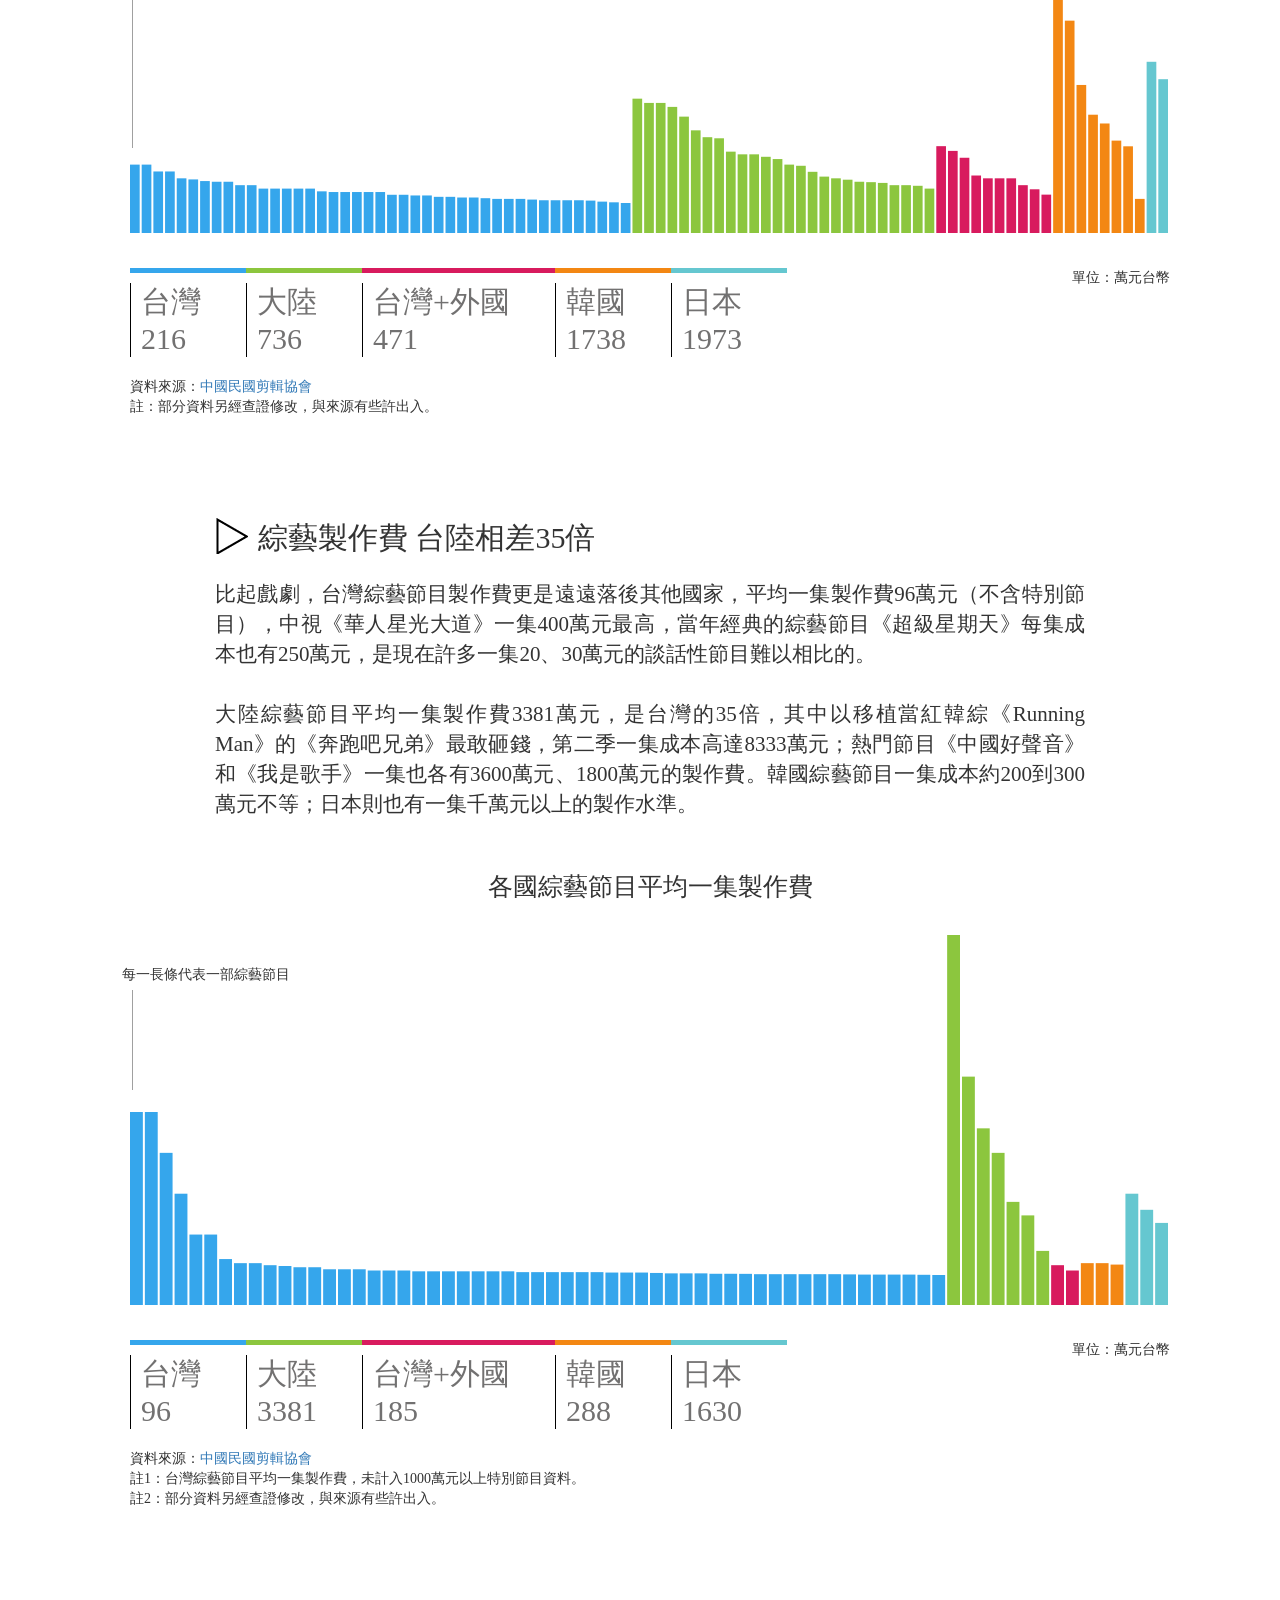
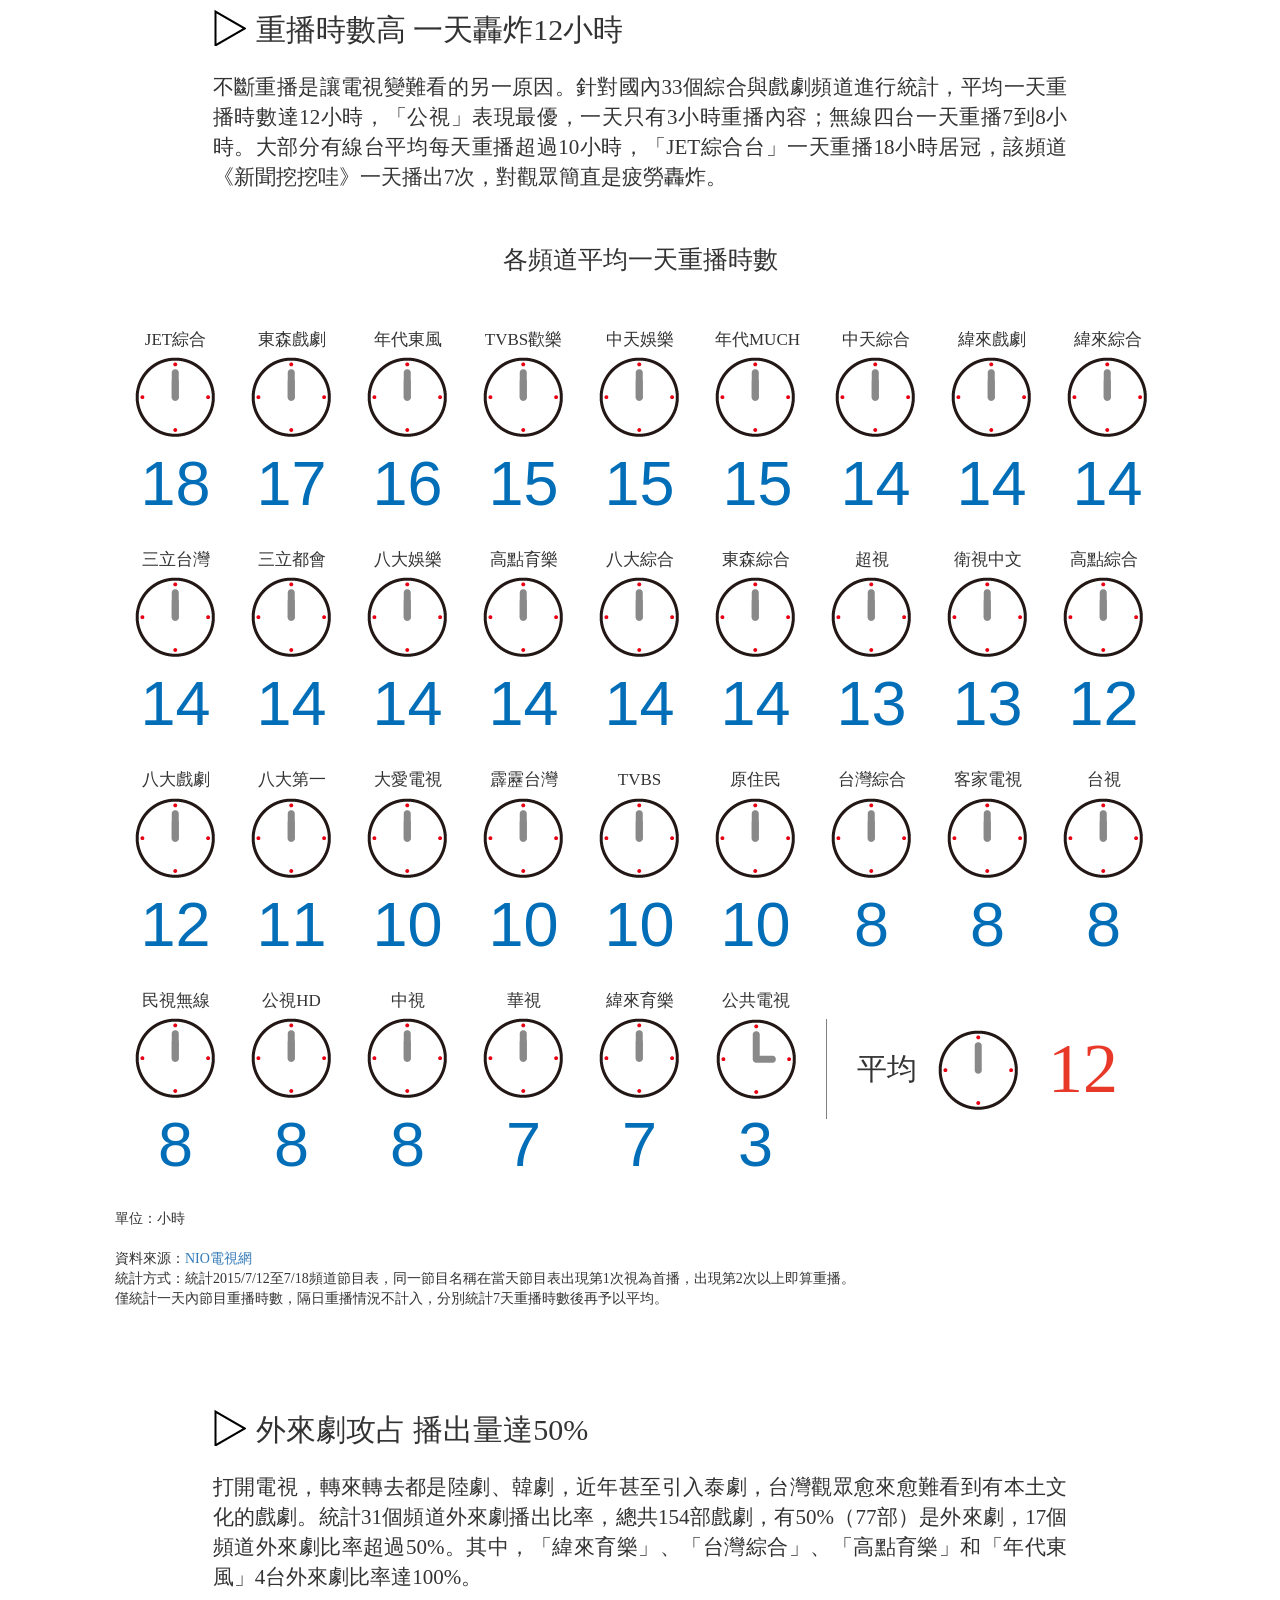
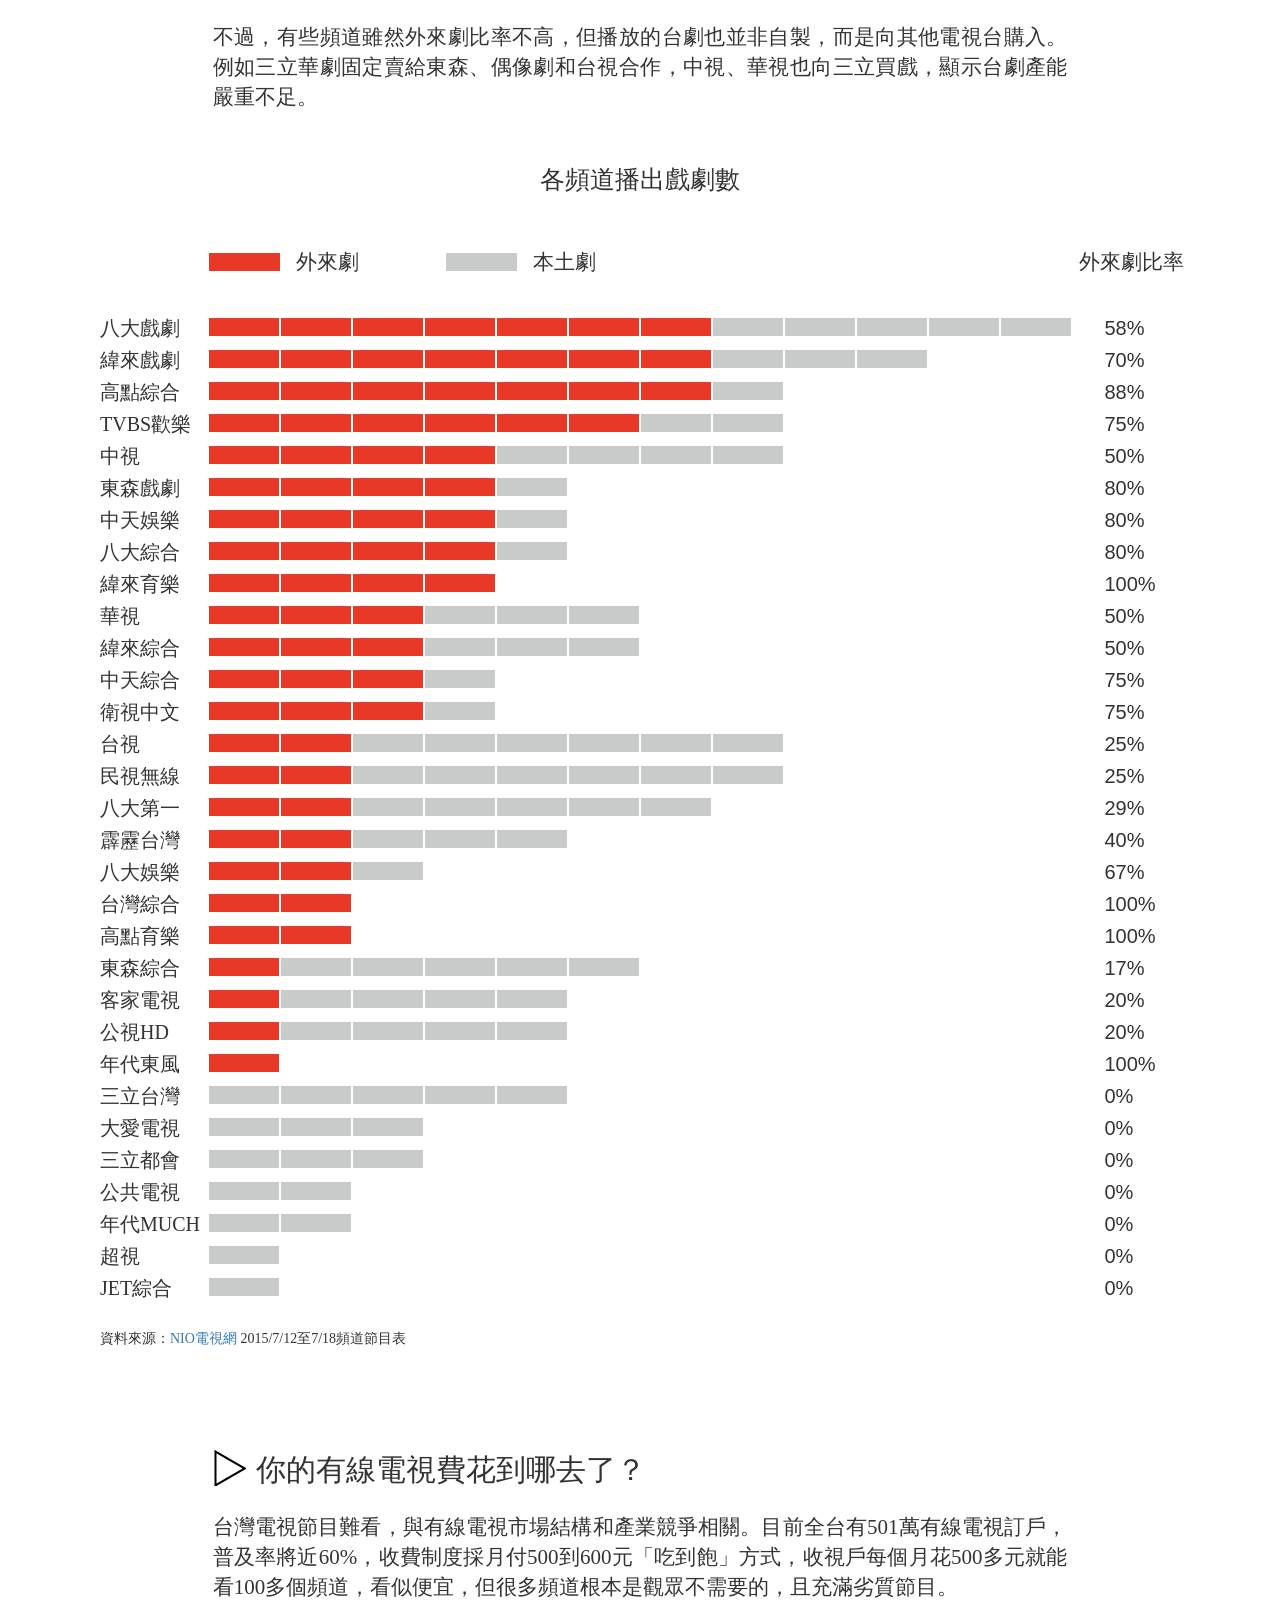
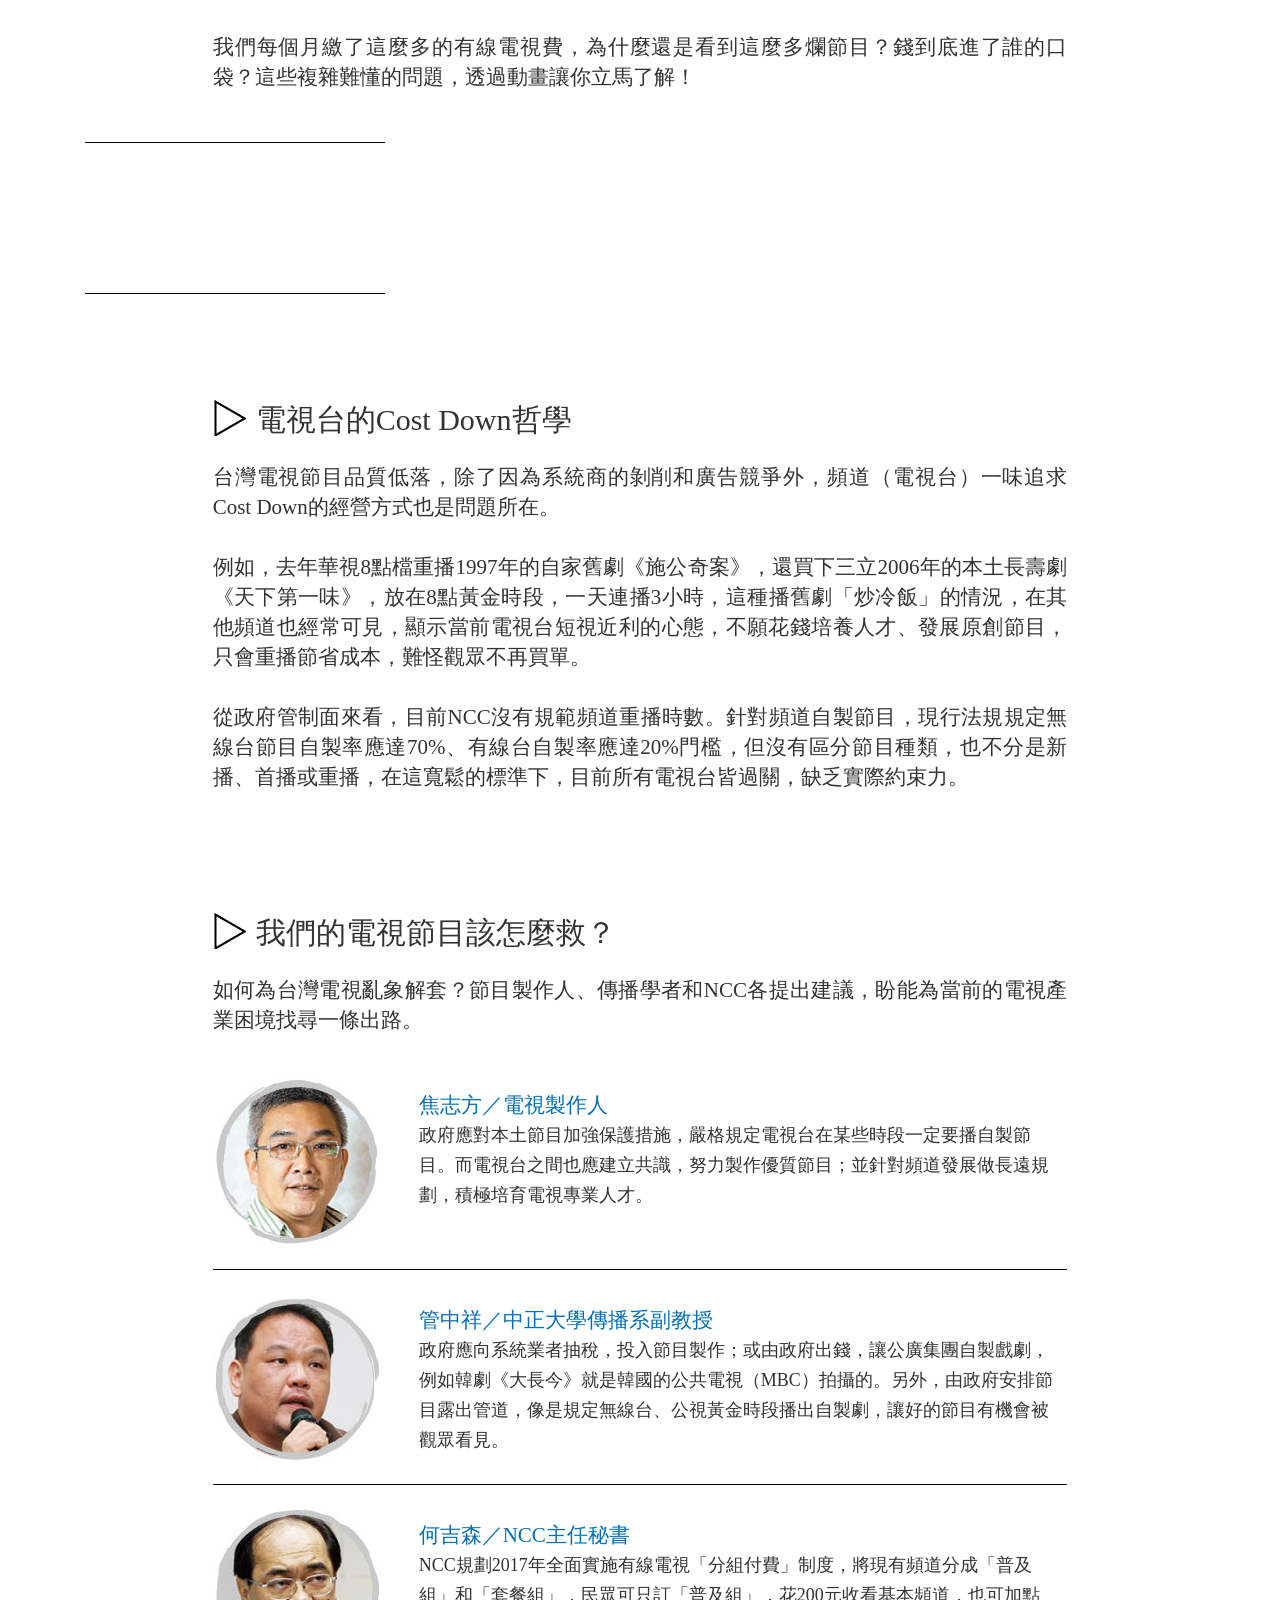
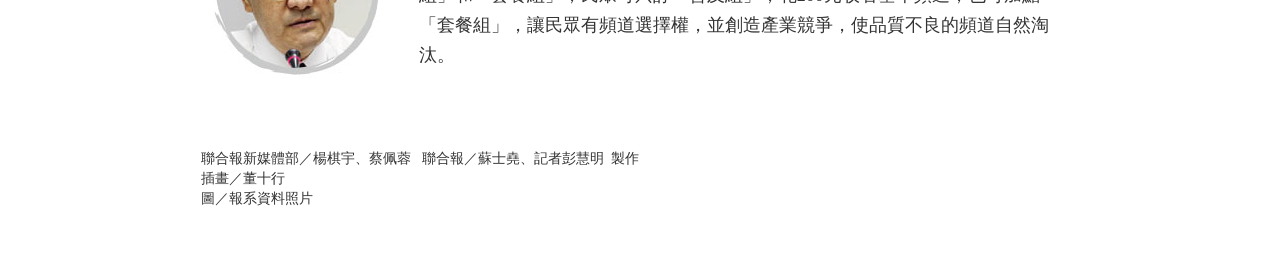
==== commit 86267da6: "modify animation playing type" ====
--- a/index.html
+++ b/index.html
@@ -219,7 +219,7 @@
 				台灣電視節目難看，與有線電視市場結構和產業競爭相關。目前全台有501萬有線電視訂戶，普及率將近60%，收費制度採月付500到600元「吃到飽」方式，收視戶每個月花500多元就能看100多個頻道，看似便宜，但很多頻道根本是觀眾不需要的，且充滿劣質節目。<br><br>
 				我們每個月繳了這麼多的有線電視費，為什麼還是看到這麼多爛節目？錢到底進了誰的口袋？這些複雜難懂的問題，透過動畫讓你立馬了解！
 			</div>
-			<video class = "video-wrap"  onmouseover="this.play()" onmouseout="this.pause()">
+			<video class = "video-wrap" id = "boringtv-video">
 				<source src="video/boringtv.mp4" type="video/mp4"> 
 			</video>
 		</div>
--- a/css/index.css
+++ b/css/index.css
@@ -312,6 +312,8 @@
 
 .video-wrap{
 	margin-top: 30px;
+	border-top: 1px solid black;
+	border-bottom: 1px solid black;
 }
 
 .editor-src{
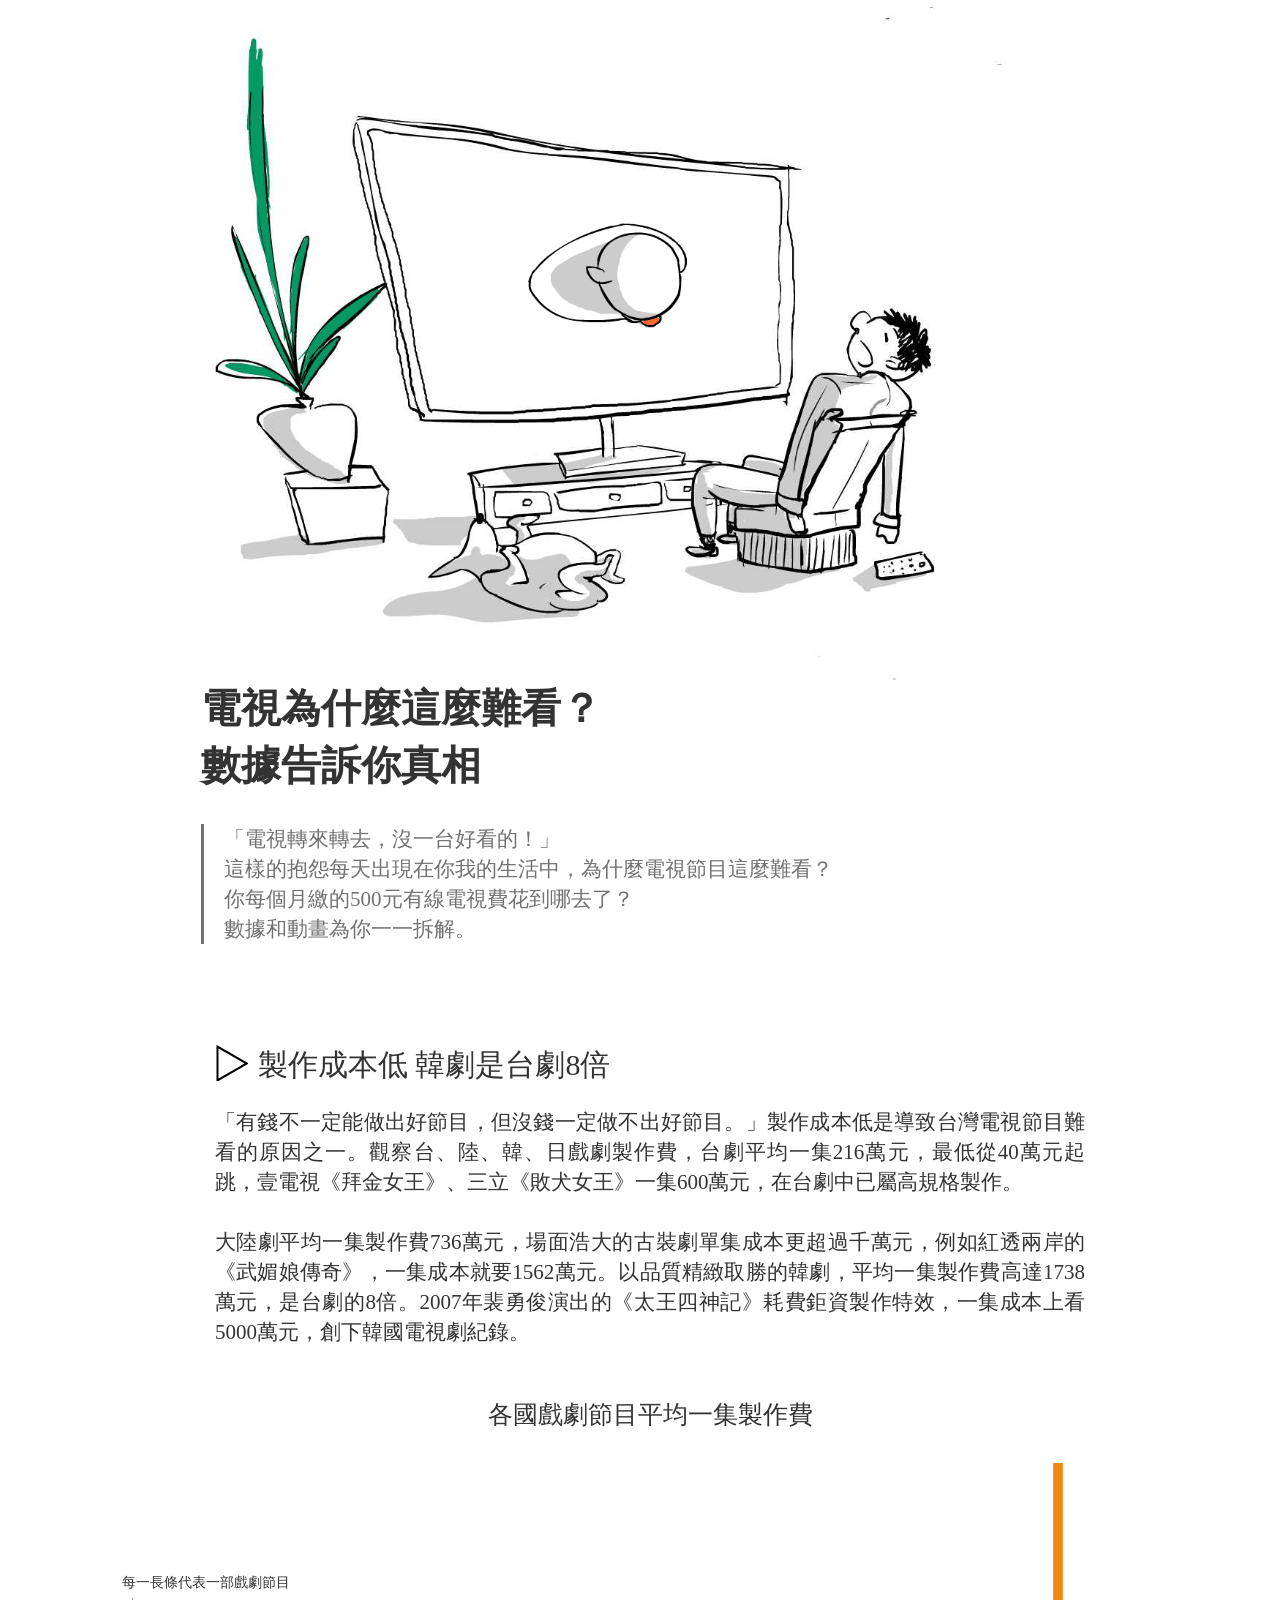
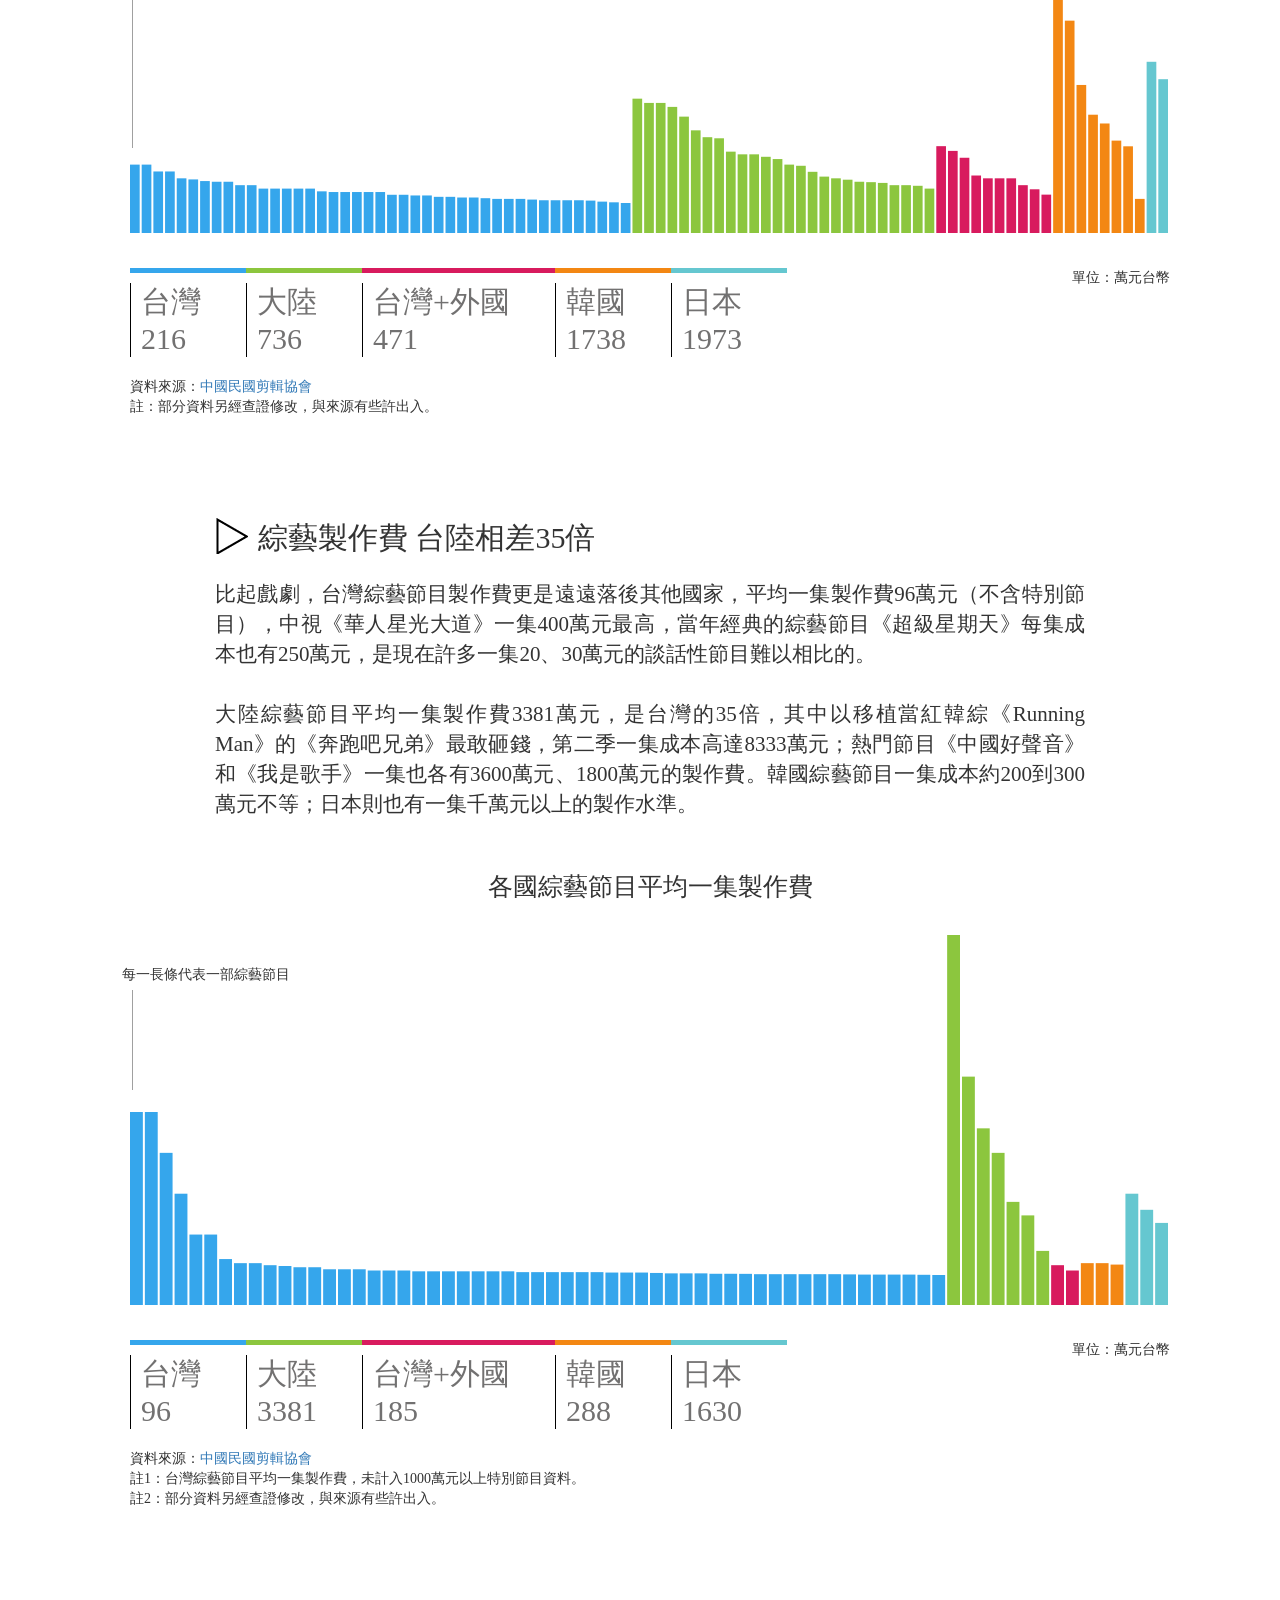
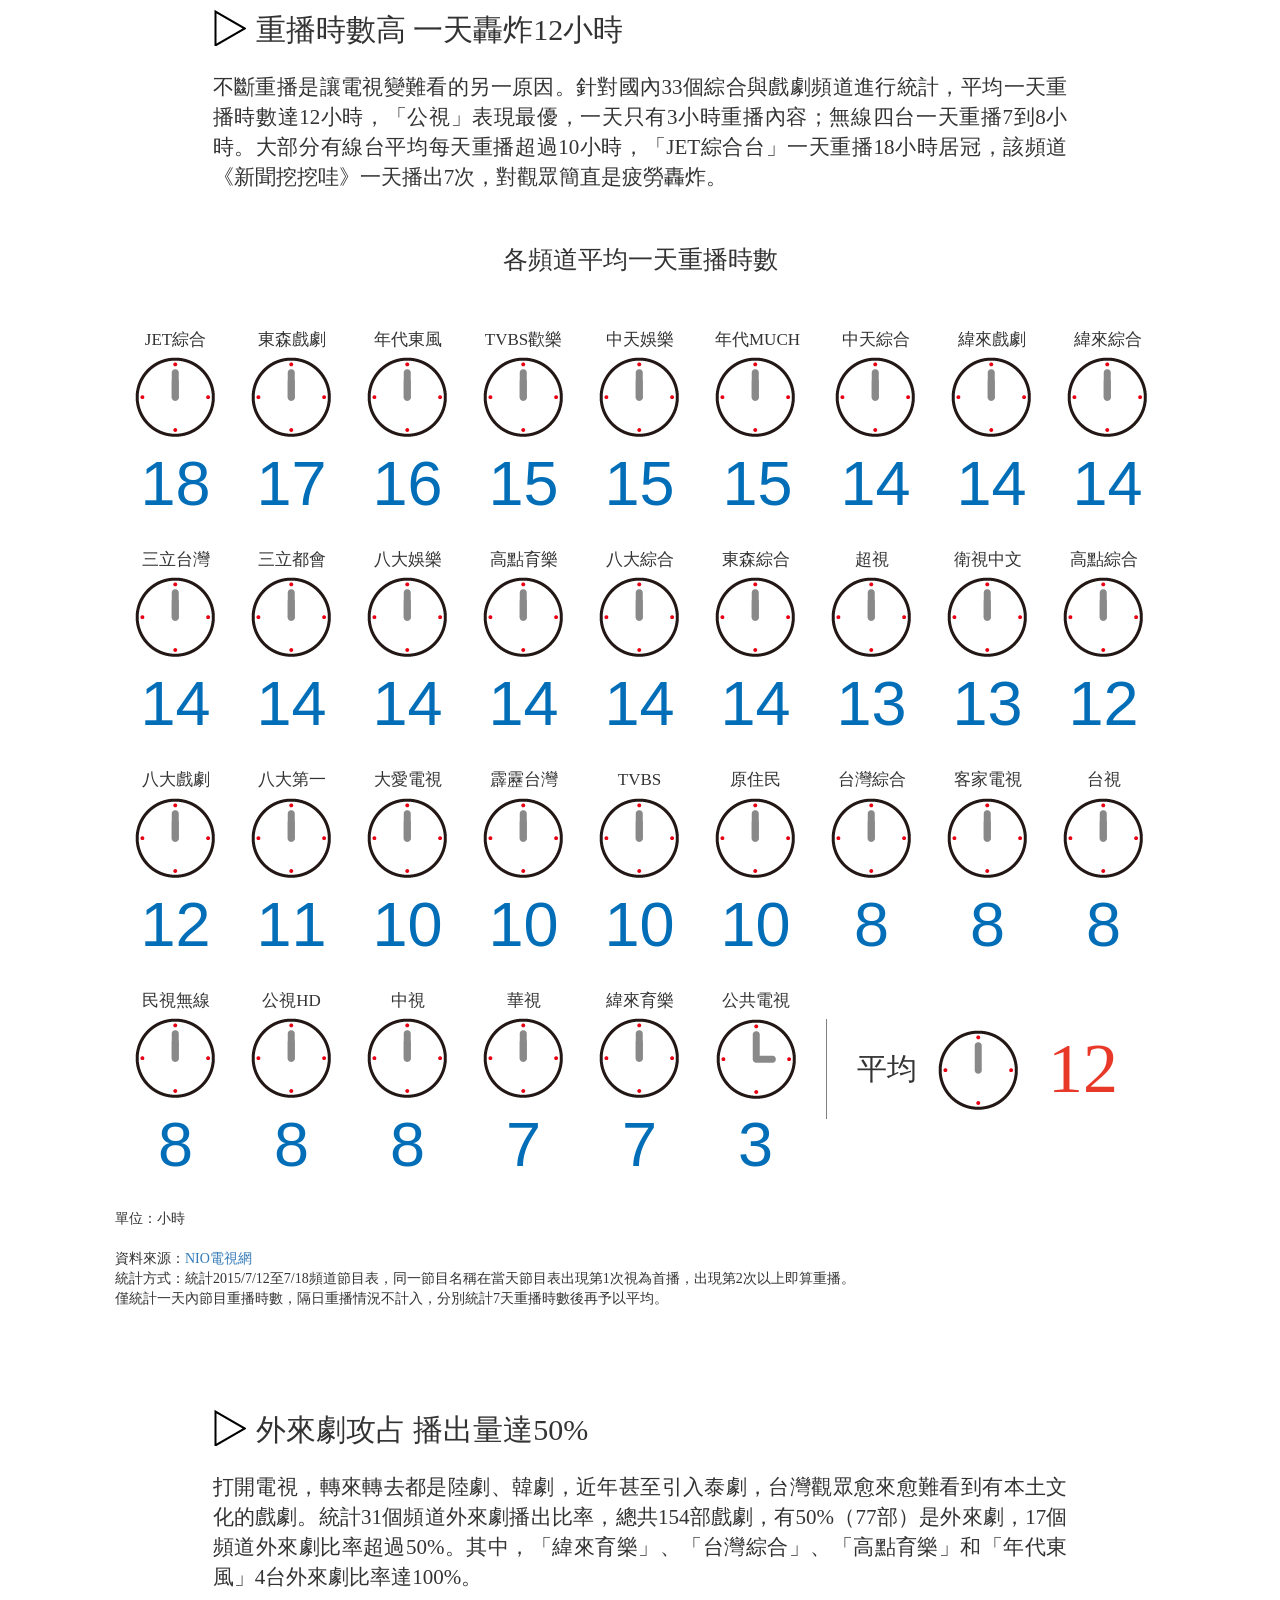
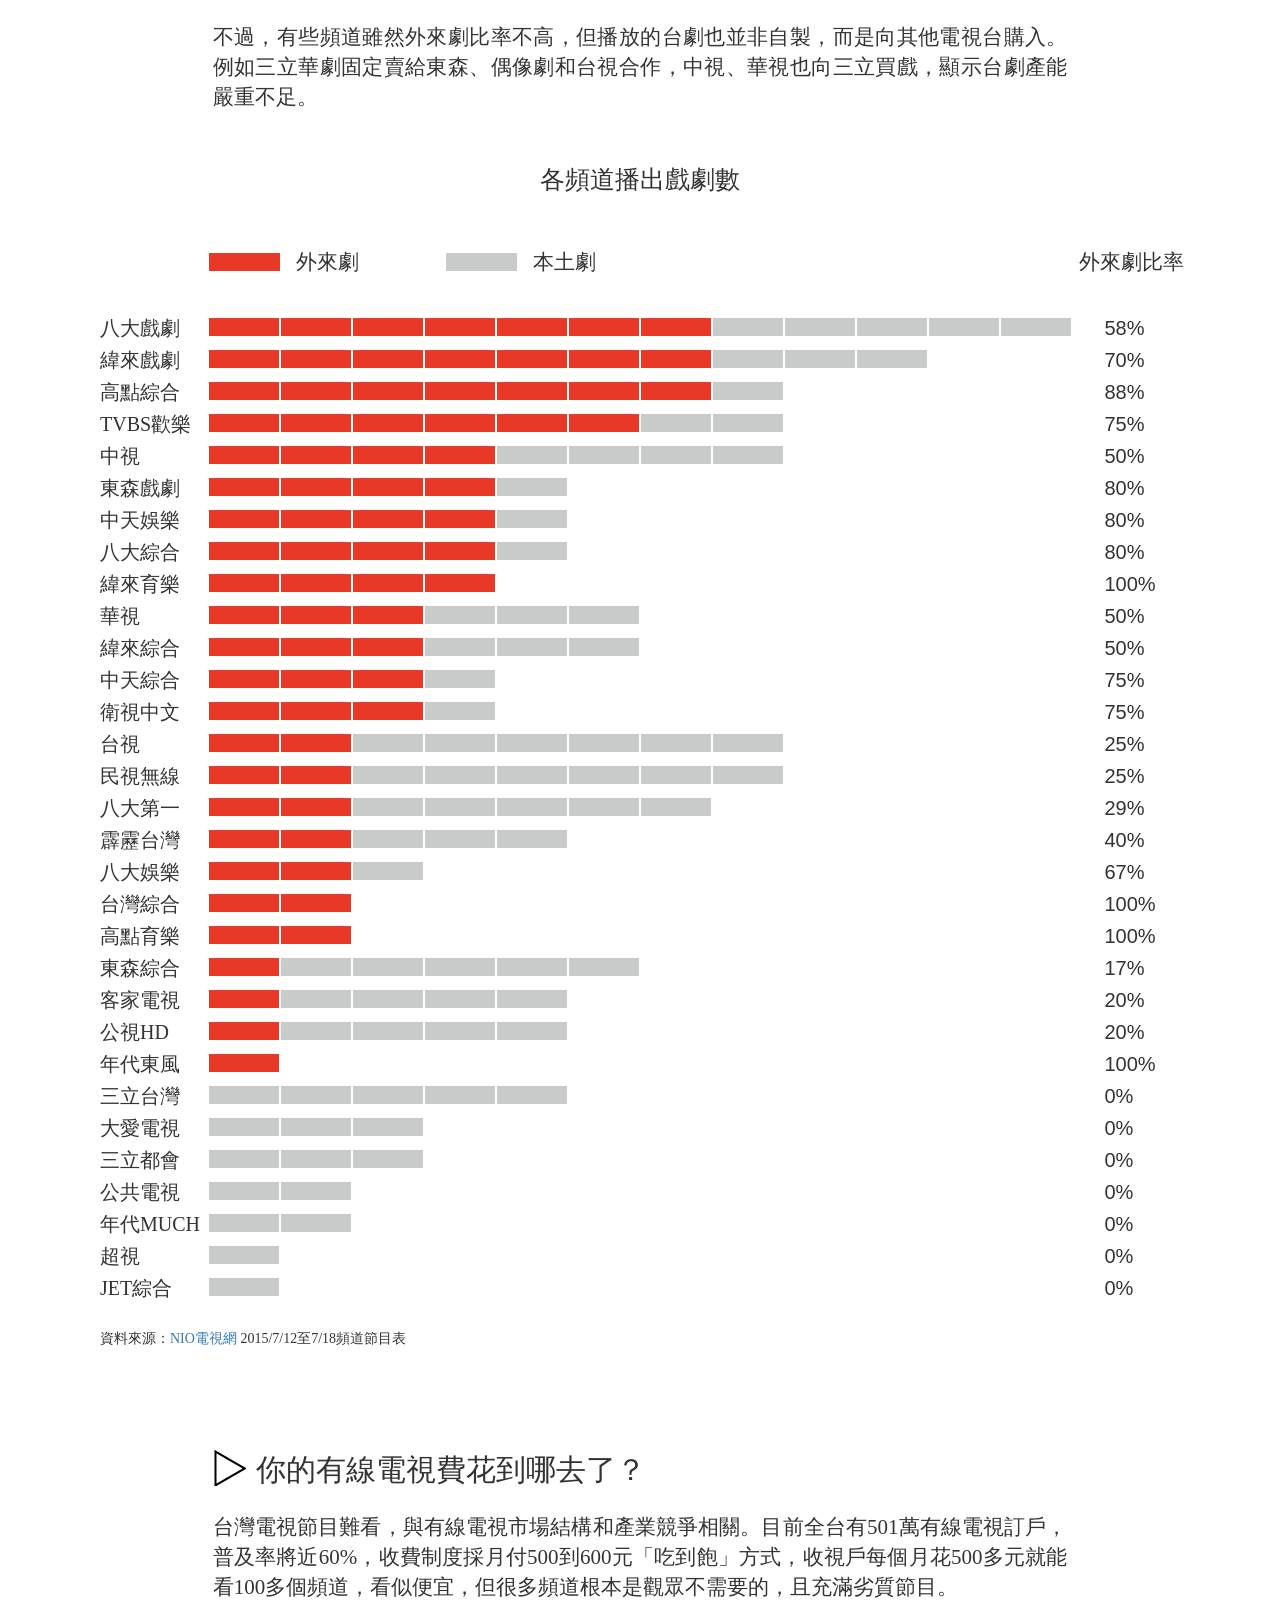
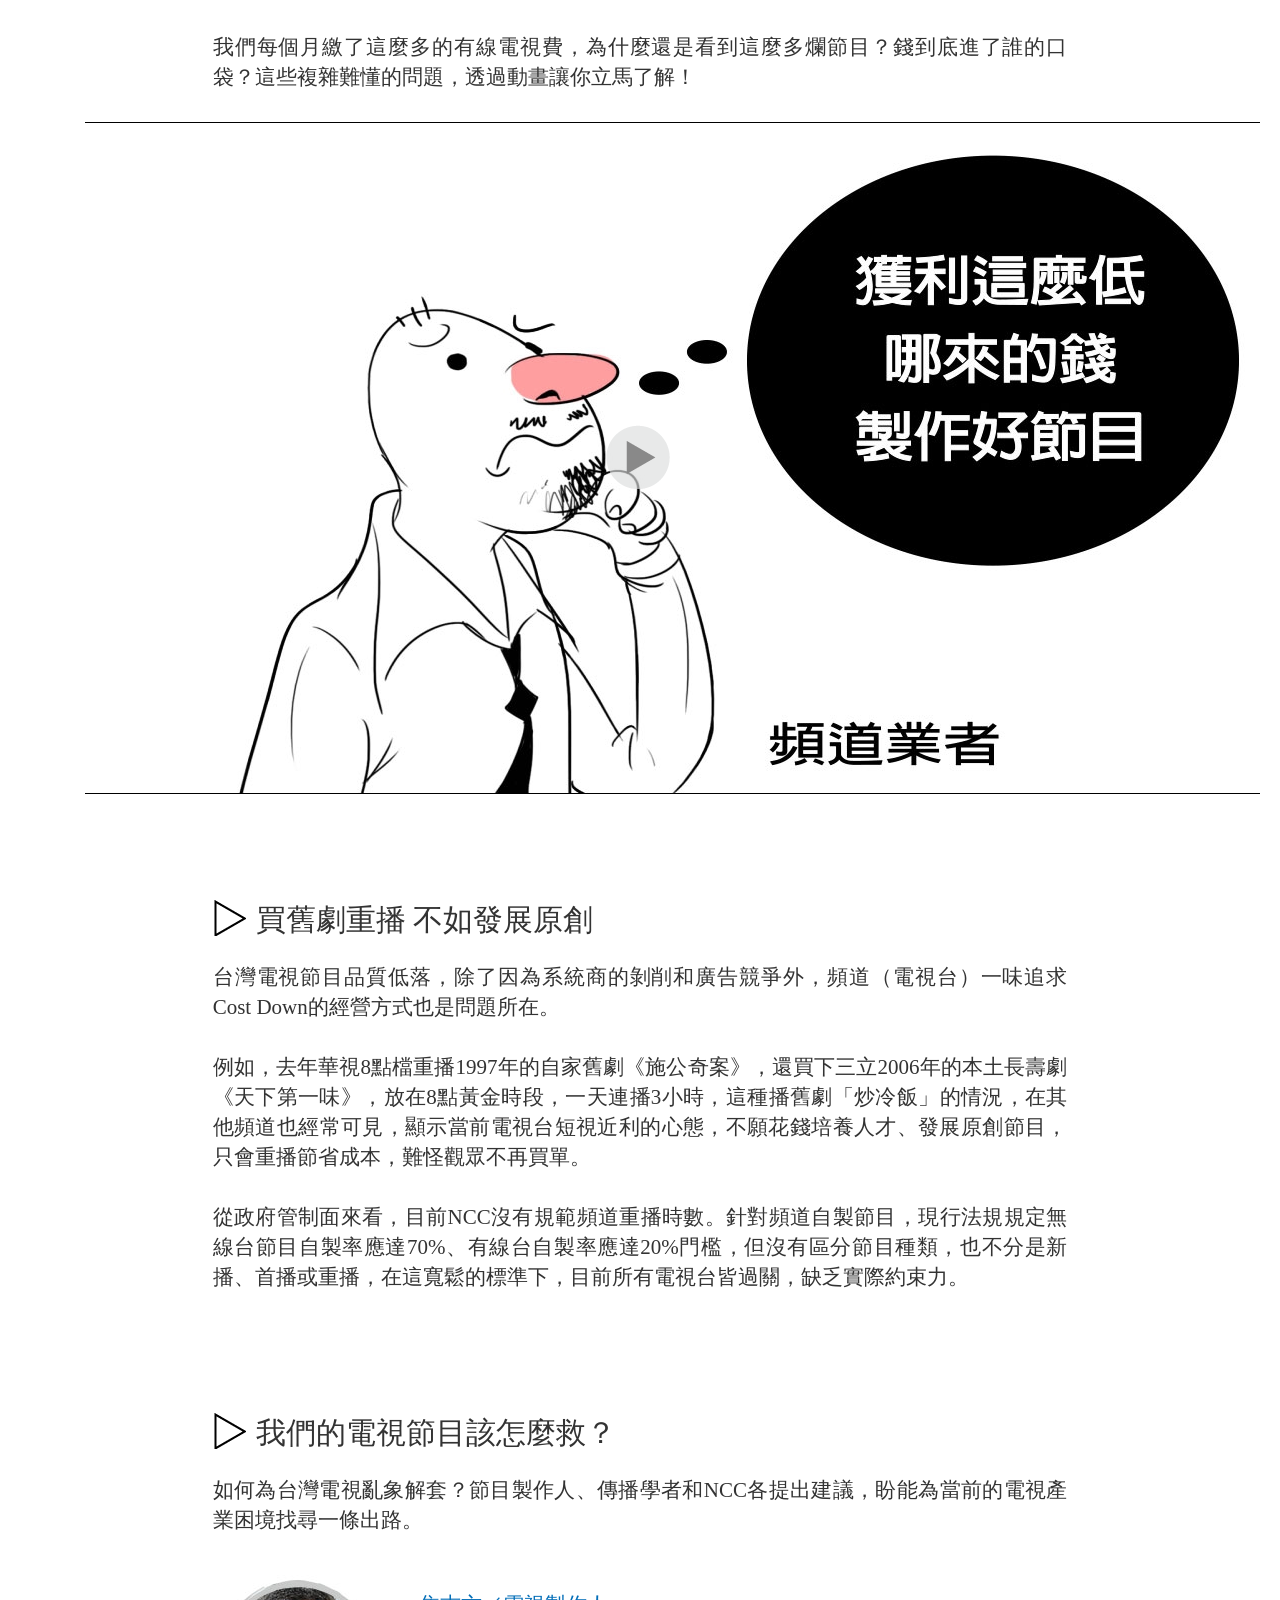
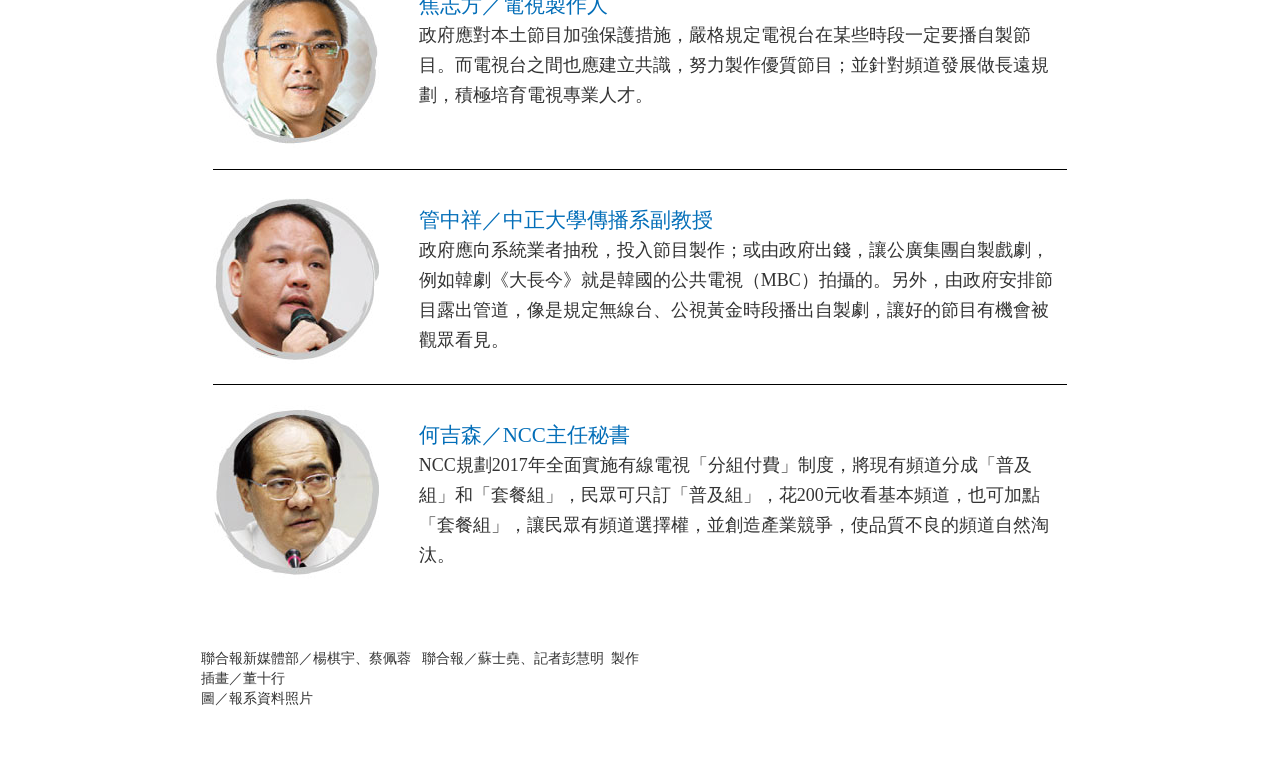
==== commit d244cbde: "modify video playing button" ====
--- a/index.html
+++ b/index.html
@@ -219,14 +219,18 @@
 				台灣電視節目難看，與有線電視市場結構和產業競爭相關。目前全台有501萬有線電視訂戶，普及率將近60%，收費制度採月付500到600元「吃到飽」方式，收視戶每個月花500多元就能看100多個頻道，看似便宜，但很多頻道根本是觀眾不需要的，且充滿劣質節目。<br><br>
 				我們每個月繳了這麼多的有線電視費，為什麼還是看到這麼多爛節目？錢到底進了誰的口袋？這些複雜難懂的問題，透過動畫讓你立馬了解！
 			</div>
-			<video class = "video-wrap" id = "boringtv-video">
-				<source src="video/boringtv.mp4" type="video/mp4"> 
-			</video>
+			<div class = "video-wrap" id = "video-container">
+				<video class = "animation-video" poster = "img/tvcover.jpg" id = "boringtv-video">
+
+					<source src="video/boringtv.mp4" type="video/mp4"> 
+				</video>
+				<img src="img/play.png" id = "play-video-img">
+			</div>
 		</div>
 		<div class = "container-fluid sections" id = "section5">
 			<div class = "sec-title">
 				<div class = "sec-title-img fl-left"><img src="img/tri.png"></div>
-				<div class = "sec-title-text myfont fl-left">電視台的Cost Down哲學</div>
+				<div class = "sec-title-text myfont fl-left">買舊劇重播 不如發展原創</div>
 			</div>
 			<div class = "sec-content myfont">
 				台灣電視節目品質低落，除了因為系統商的剝削和廣告競爭外，頻道（電視台）一味追求Cost Down的經營方式也是問題所在。<br><br>
--- a/css/index.css
+++ b/css/index.css
@@ -312,8 +312,18 @@
 
 .video-wrap{
 	margin-top: 30px;
+	
+	position: relative;
+}
+
+.animation-video{
 	border-top: 1px solid black;
 	border-bottom: 1px solid black;
+}
+
+#play-video-img{
+	position: absolute;
+	display: none;
 }
 
 .editor-src{
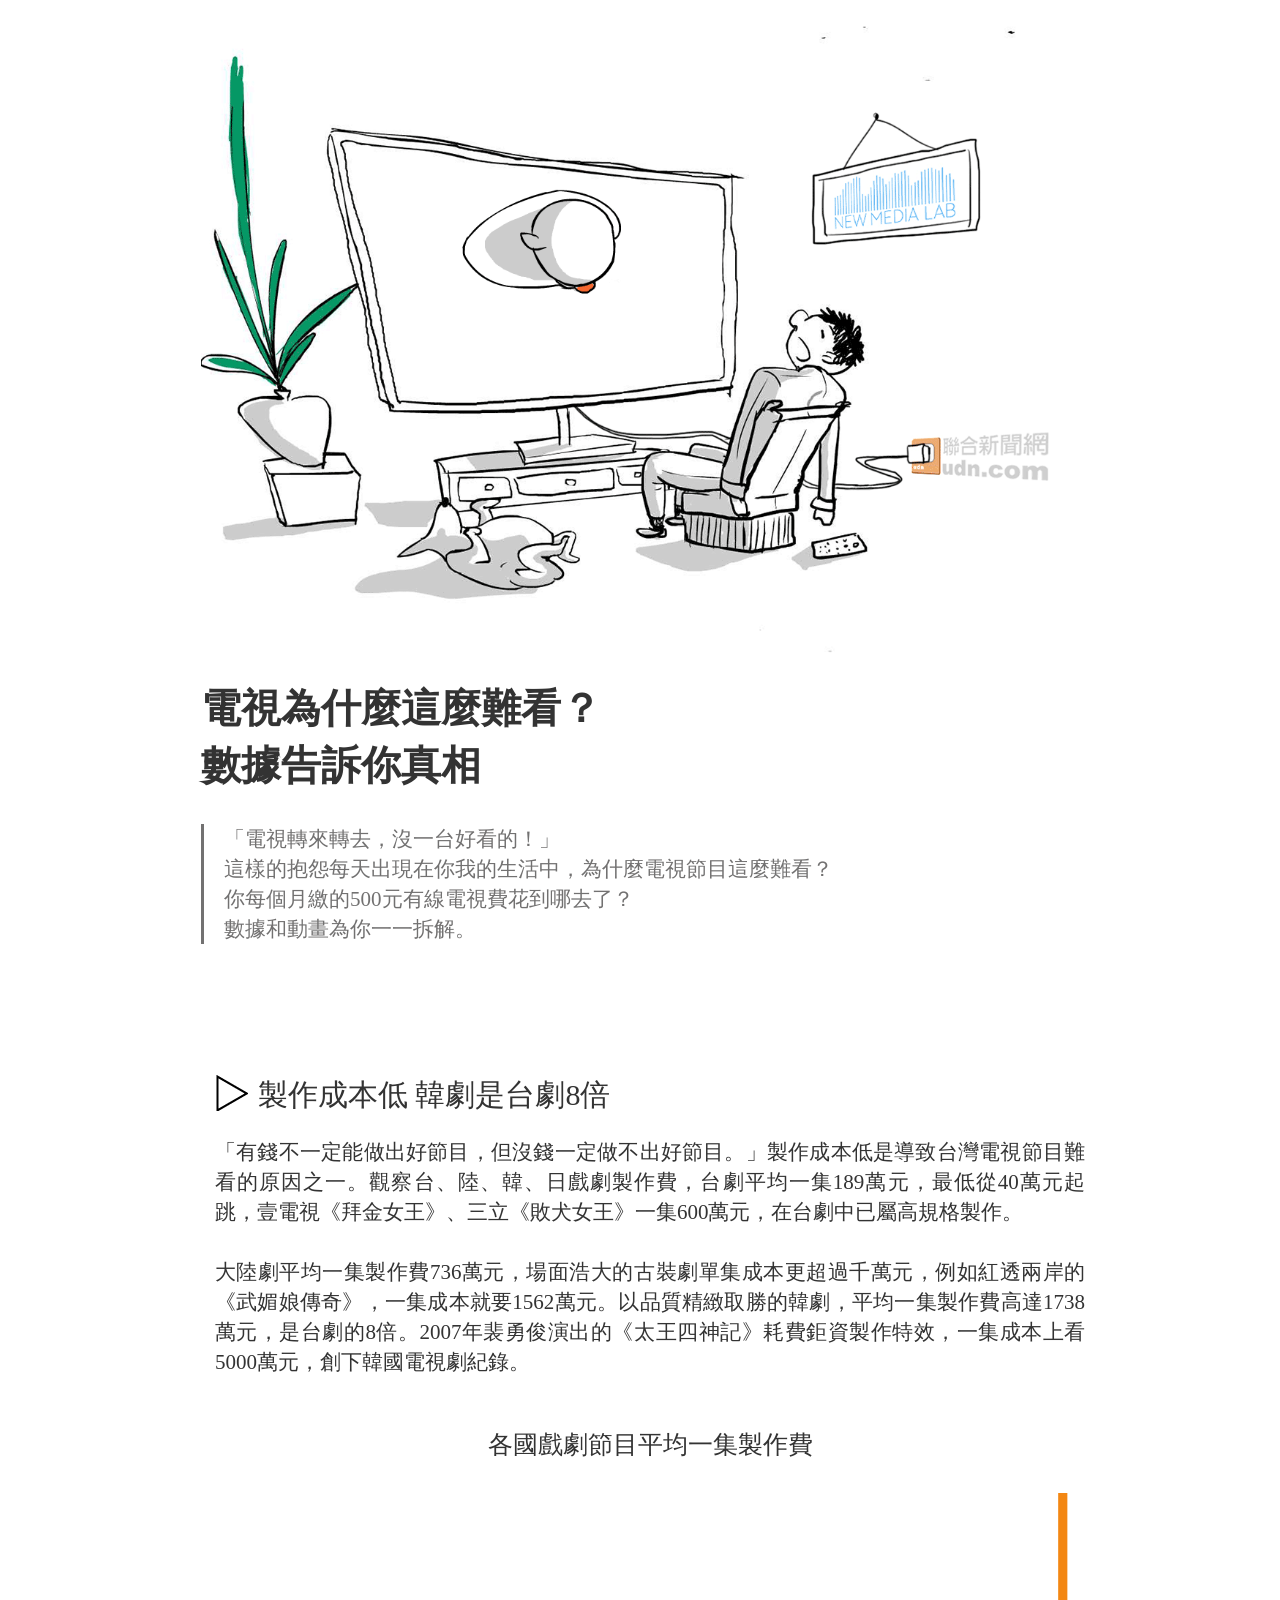
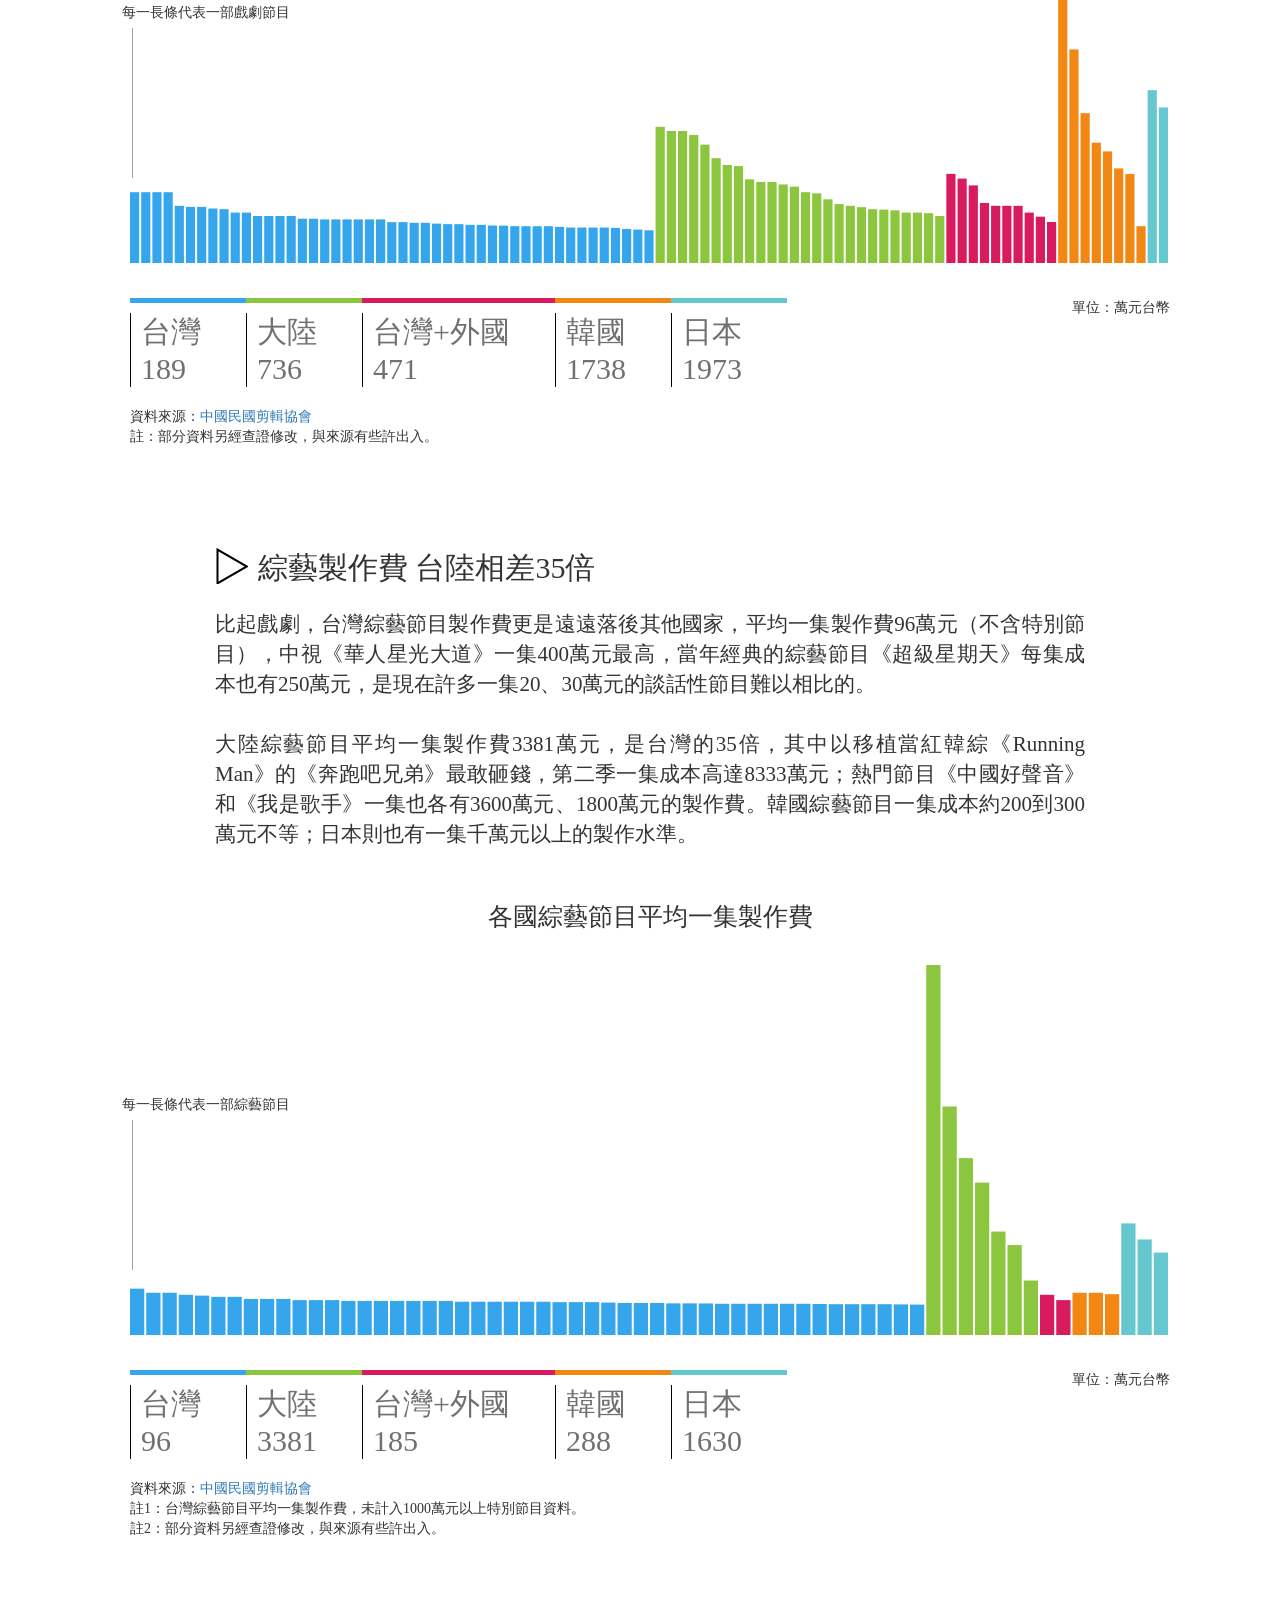
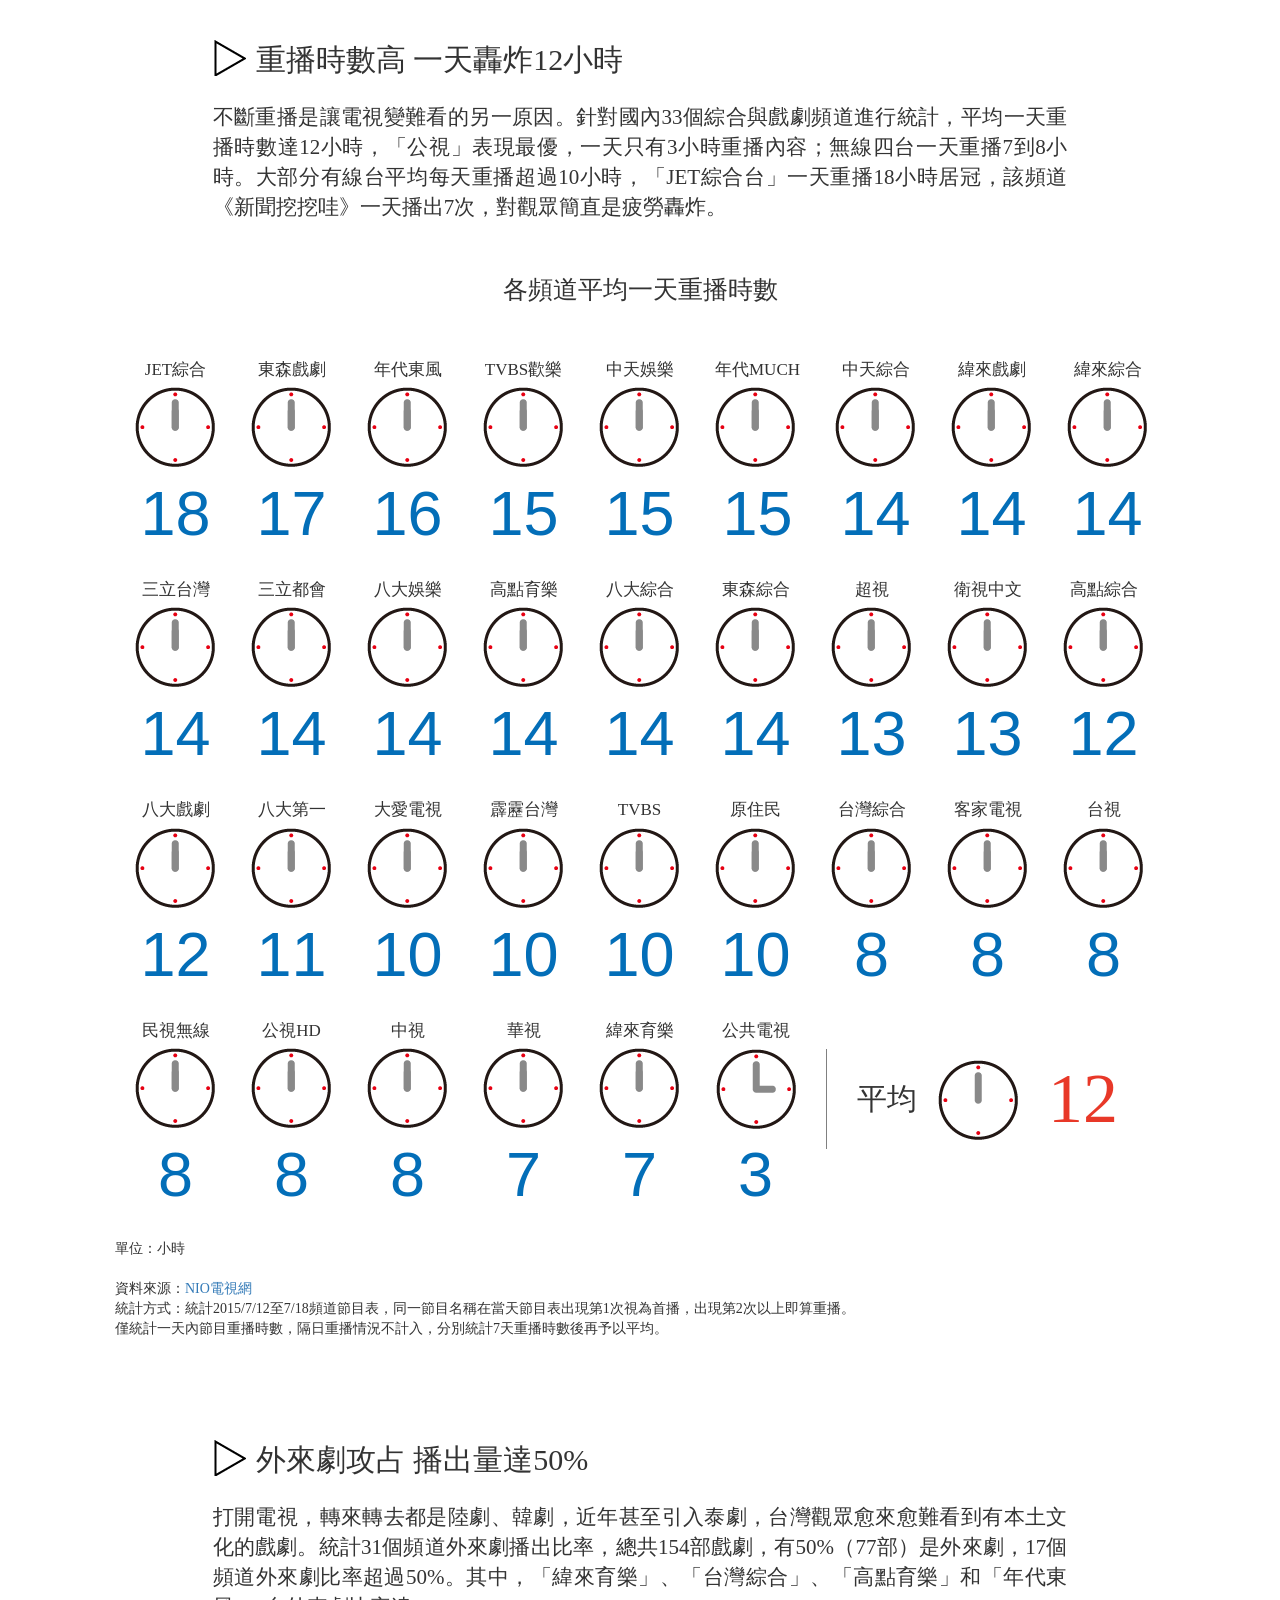
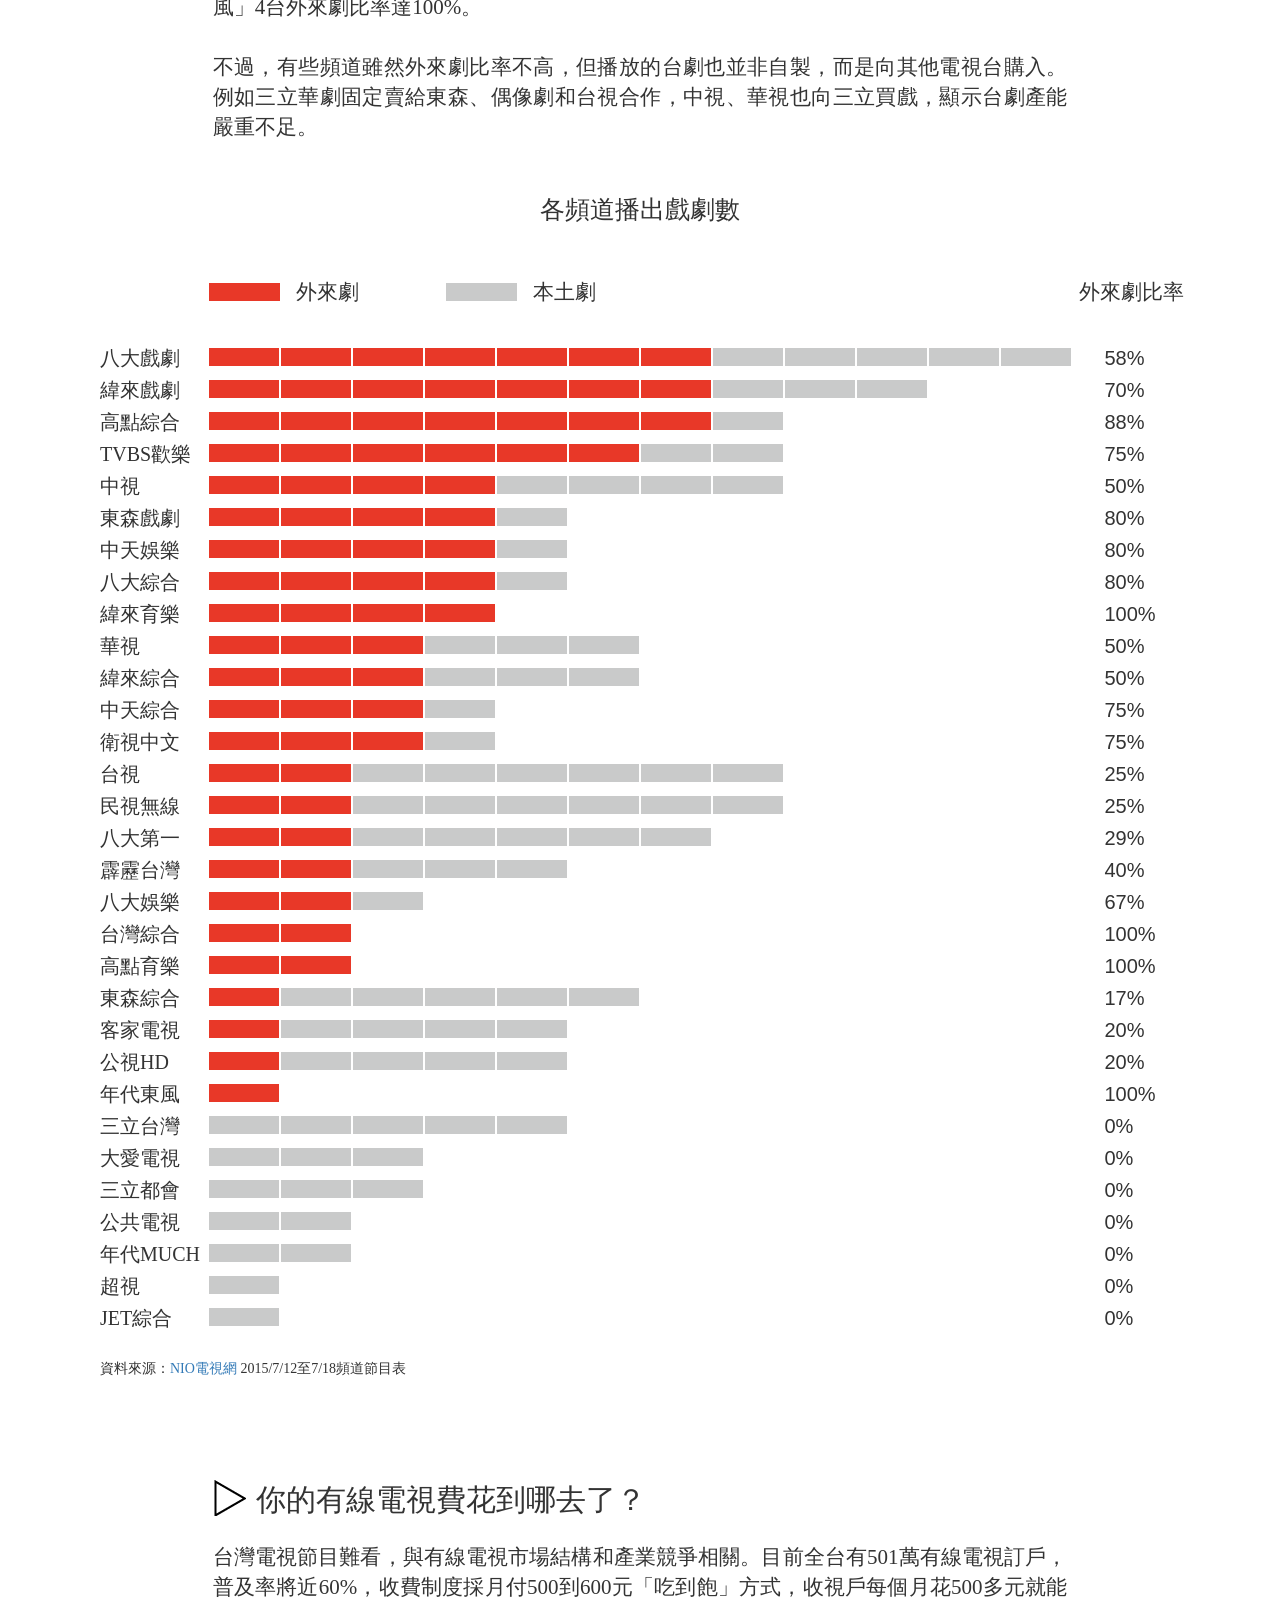
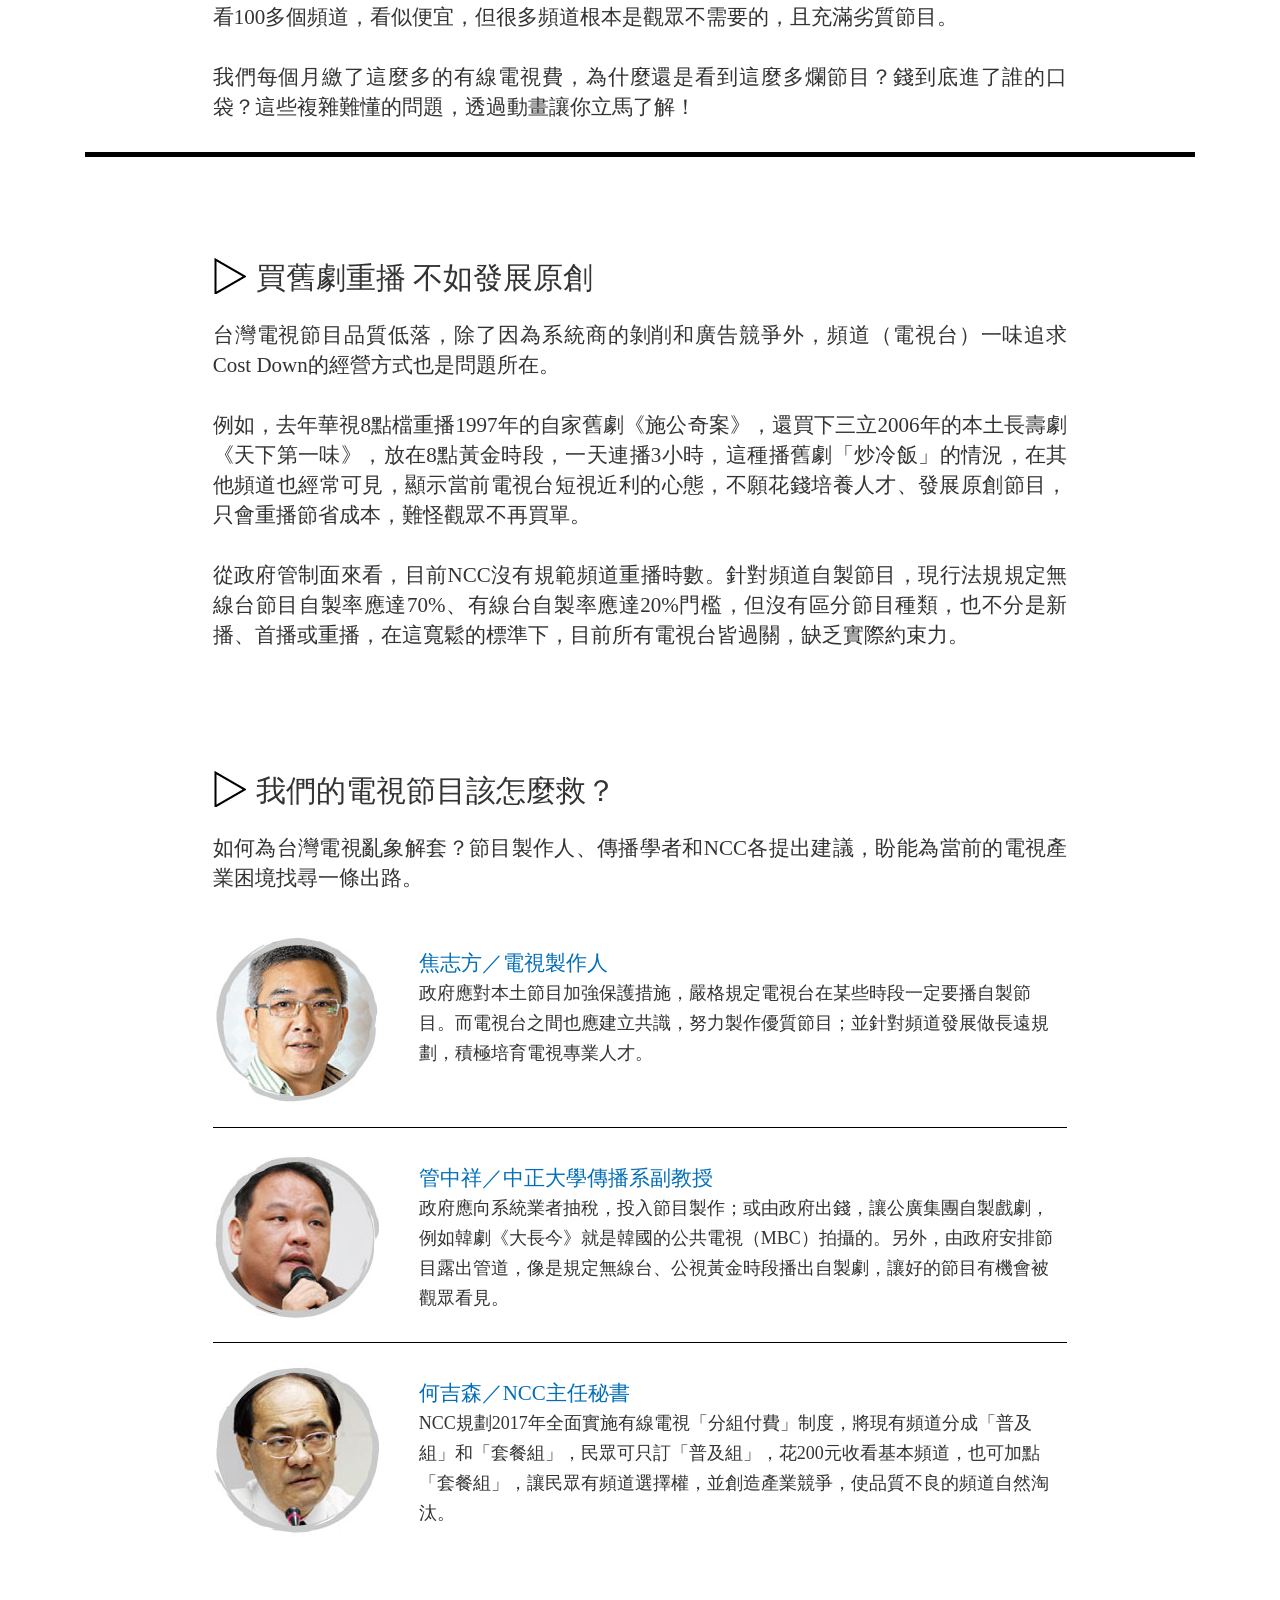
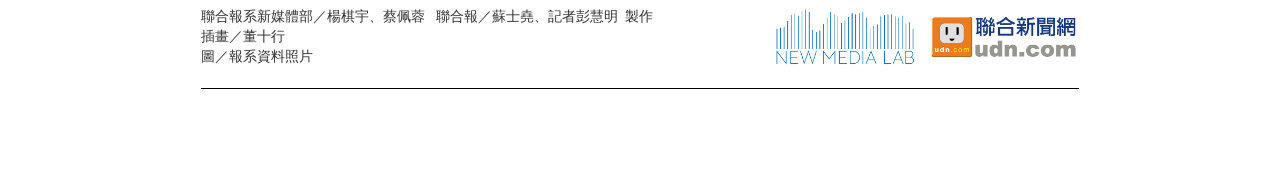
==== commit e95d7c34: "final version 1" ====
--- a/index.html
+++ b/index.html
@@ -4,16 +4,16 @@
 	<link rel="shortcut icon" href="img/udn_title_icon.jpg">
 	<meta http-equiv="Content-Type" content="text/html" charset="utf-8">
 	<meta name="viewport" content="width=device-width, initial-scale=1">
-	<!-- <title>NBA五星連線 哪隊最愛傳球？</title> -->
+	<title>電視為什麼這麼難看？ 數據告訴你真相</title>
 	
 	<!-- for Facebook -->
-	<!-- <meta property="og:title" content="NBA五星連線 哪隊最愛傳球？"/> 
+	<meta property="og:title" content="電視為什麼這麼難看？ 數據告訴你真相"/> 
 	<meta property="og:type" content="website"/>
-	<meta property="og:url" content="http://p.udn.com.tw/upf/newmedia/2015_data/20150612_udnnbapass/udnnbapass/index.html"/>
-	<meta property="og:image" content="http://p.udn.com.tw/upf/newmedia/2015_data/20150612_udnnbapass/udnnbapass/img/FB.jpg"/>
+	<meta property="og:url" content="http://p.udn.com.tw/upf/newmedia/2015_data/20150729_tv_data/udn_tv_data/index.html"/>
+	<meta property="og:image" content="http://p.udn.com.tw/upf/newmedia/2015_data/20150729_tv_data/udn_tv_data/img/FB.jpg"/>
 	<meta property="og:site_name" content="聯合報系新媒體部"/> 
-	<meta property="og:description" content="本專題分析16強季後賽隊伍在季賽的傳球表現，看看哪些隊伍注重團隊合作，哪些較倚賴主力球星，甚至是團隊互動率極低，幾乎不傳球的是哪支隊伍？"/>
- -->	
+	<meta property="og:description" content="電視轉來轉去，沒一台好看的！」這樣的抱怨每天出現在你我的生活中，為什麼電視節目這麼難看？你每個月繳的500元有線電視費花到哪去了？數據和動畫為你一一拆解。"/>
+	
 	<!-- for Google -->
 	<!-- <meta name="description" content="本專題分析16強季後賽隊伍在季賽的傳球表現，看看哪些隊伍注重團隊合作，哪些較倚賴主力球星，甚至是團隊互動率極低，幾乎不傳球的是哪支隊伍？" />
 	<meta name="author" content="聯合報系新媒體部" />
@@ -70,13 +70,21 @@
   	<script type="text/javascript" src="js/bootstrap.js"></script>
   	<script type="text/javascript" src="js/d3.js"></script>
   	<script type="text/javascript" src="js/d3tip.js"></script>
-  	<script type="text/javascript" src="js/tv_index.js"></script>
+  	<script type="text/javascript" src="js/tv_index.js?v3"></script>
   	
   	<link rel="stylesheet" type="text/css" href="css/bootstrap.css">
-  	<link rel="stylesheet" type="text/css" href="css/index.css">
+  	<link rel="stylesheet" type="text/css" href="css/index.css?v3">
 </head>
 
 <body>
+	<div id="fb-root"></div>
+	<script>(function(d, s, id) {
+	  var js, fjs = d.getElementsByTagName(s)[0];
+	  if (d.getElementById(id)) return;
+	  js = d.createElement(s); js.id = id;
+	  js.src = "//connect.facebook.net/zh_TW/sdk.js#xfbml=1&version=v2.4&appId=427619644082528";
+	  fjs.parentNode.insertBefore(js, fjs);
+	}(document, 'script', 'facebook-jssdk'));</script>
 
 	<div class = "container">
 		<div id = "first-page-container">
@@ -88,7 +96,9 @@
 				你每個月繳的500元有線電視費花到哪去了？<br>
 				數據和動畫為你一一拆解。
 			</div>
-		</div>
+			<div class="fb-like" data-href="http://p.udn.com.tw/upf/newmedia/2015_data/20150729_tv_data/udn_tv_data/index.html" data-layout="button_count" data-action="like" data-show-faces="true" data-share="true"></div>
+		</div>
+
 		<div class = "container-fluid sections" id = "section1">
 			<div class = "sec1-block">
 				<div class = "sec-title">
@@ -96,7 +106,7 @@
 					<div class = "sec-title-text myfont fl-left">製作成本低 韓劇是台劇8倍</div>
 				</div>
 				<div class = "sec-content myfont">
-					「有錢不一定能做出好節目，但沒錢一定做不出好節目。」製作成本低是導致台灣電視節目難看的原因之一。觀察台、陸、韓、日戲劇製作費，台劇平均一集216萬元，最低從40萬元起跳，壹電視《拜金女王》、三立《敗犬女王》一集600萬元，在台劇中已屬高規格製作。<br><br>
+					「有錢不一定能做出好節目，但沒錢一定做不出好節目。」製作成本低是導致台灣電視節目難看的原因之一。觀察台、陸、韓、日戲劇製作費，台劇平均一集189萬元，最低從40萬元起跳，壹電視《拜金女王》、三立《敗犬女王》一集600萬元，在台劇中已屬高規格製作。<br><br>
 					大陸劇平均一集製作費736萬元，場面浩大的古裝劇單集成本更超過千萬元，例如紅透兩岸的《武媚娘傳奇》，一集成本就要1562萬元。以品質精緻取勝的韓劇，平均一集製作費高達1738萬元，是台劇的8倍。2007年裴勇俊演出的《太王四神記》耗費鉅資製作特效，一集成本上看5000萬元，創下韓國電視劇紀錄。
 				</div>
 				<div class = "charts-title myfont">各國戲劇節目平均一集製作費</div>
@@ -104,7 +114,7 @@
 				<div class = "sec1-legend-block">
 					<div class = "sec1-legend">
 						<div class = "sec1-legend-color tw-color"></div>
-						<div class = "sec1-legend-nations myfont">台灣&nbsp&nbsp&nbsp&nbsp&nbsp&nbsp<br>216</div>
+						<div class = "sec1-legend-nations myfont">台灣&nbsp&nbsp&nbsp&nbsp&nbsp&nbsp<br>189</div>
 					</div>
 					<div class = "sec1-legend">
 						<div class = "sec1-legend-color cn-color"></div>
@@ -219,13 +229,14 @@
 				台灣電視節目難看，與有線電視市場結構和產業競爭相關。目前全台有501萬有線電視訂戶，普及率將近60%，收費制度採月付500到600元「吃到飽」方式，收視戶每個月花500多元就能看100多個頻道，看似便宜，但很多頻道根本是觀眾不需要的，且充滿劣質節目。<br><br>
 				我們每個月繳了這麼多的有線電視費，為什麼還是看到這麼多爛節目？錢到底進了誰的口袋？這些複雜難懂的問題，透過動畫讓你立馬了解！
 			</div>
-			<div class = "video-wrap" id = "video-container">
+			<!-- <div class = "video-wrap" id = "video-container">
 				<video class = "animation-video" poster = "img/tvcover.jpg" id = "boringtv-video">
 
 					<source src="video/boringtv.mp4" type="video/mp4"> 
 				</video>
 				<img src="img/play.png" id = "play-video-img">
-			</div>
+			</div> -->
+			<div id = "player"></div>
 		</div>
 		<div class = "container-fluid sections" id = "section5">
 			<div class = "sec-title">
@@ -271,16 +282,40 @@
 			</div>
 		</div>
 
-		<div class = "editor-src-bot myfont">
-			聯合報新媒體部／楊棋宇、蔡佩蓉&nbsp&nbsp&nbsp聯合報／蘇士堯、記者彭慧明&nbsp&nbsp製作<br>
-			插畫／董十行<br>
-			圖／報系資料照片
-		</div>
+		<div class = "editor-logo-container">
+			<div class = "editor-src-bot myfont">
+				聯合報系新媒體部／楊棋宇、蔡佩蓉&nbsp&nbsp&nbsp聯合報／蘇士堯、記者彭慧明&nbsp&nbsp製作<br>
+				插畫／董十行<br>
+				圖／報系資料照片
+			</div>
+
+			<div class = "logo-container">
+				<div class = "logos fl-left">
+					<a href="https://www.facebook.com/udnNewMediaLab?fref=ts" target="_blank">
+						<img id = "newmedia-logo" src="img/nmlogo.png">
+					</a>
+				</div>
+				<div class = "logos fl-left">
+					<a href="http://theme.udn.com/theme/cate/6772" target="_blank">
+						<img id = "udn-logo" src="img/udnlogo.png">
+					</a>
+				</div>
+			</div>
+
+		</div>
+		<div class = "like-btn">
+			<div class="fb-like" data-href="http://p.udn.com.tw/upf/newmedia/2015_data/20150729_tv_data/udn_tv_data/index.html" data-layout="button_count" data-action="like" data-show-faces="true" data-share="true"></div>
+
+		</div>
+		<div class = "comments">
+			<div class="fb-comments" data-width="100%" data-href="http://p.udn.com.tw/upf/newmedia/2015_data/20150729_tv_data/udn_tv_data/index.html" data-numposts="5"></div>
+		</div>
+
+
 		
 	</div>
-	<!-- <footer> -->
-		
-	<!-- </footer> -->
+	
+
 </body>
 </html>
 
--- a/css/index.css
+++ b/css/index.css
@@ -1,5 +1,6 @@
 body{
 	/*padding-top: 100px;*/
+	padding-bottom: 50px;
 }
 
 .sections{
@@ -45,6 +46,7 @@
 	color: #727171;
 	padding-left: 20px;
 	border-left: 3px solid #727171;
+	margin-bottom: 30px;
 }
 
 .svg-container{
@@ -326,6 +328,11 @@
 	display: none;
 }
 
+#player{
+	margin-top: 30px;
+	border-top: 5px solid black;
+}
+
 .editor-src{
 	width: 77%;
 	margin: auto;
@@ -375,7 +382,51 @@
 	margin-top: 50px;
 }
 
+.editor-logo-container{
+	width: 77%;
+	margin: 50px auto 30px;
+	padding-bottom: 20px;
+	border-bottom: 1px solid black;
+	display: table;
+}
+
 .editor-src-bot{
-	width: 77%;
-	margin: 50px auto;
+	float: left;
+}
+
+.logo-container{
+	float: right;
+}
+
+.logos{
+	/*width: 150px;*/
+	display: table;
+}
+
+#newmedia-logo{
+	width: 150px;
+	margin-right: 10px;
+}
+
+#udn-logo{
+	width: 150px;
+	margin-top: 5px;
+}
+
+.like-btn{
+	width: 77%;
+	margin: auto;
+}
+
+.comments{
+	width: 77%;
+	margin: 40px auto;
+}
+
+.tooltip{
+	font-family: 微軟正黑體;
+}
+
+.d3-tip{
+	font-family: 微軟正黑體;
 }
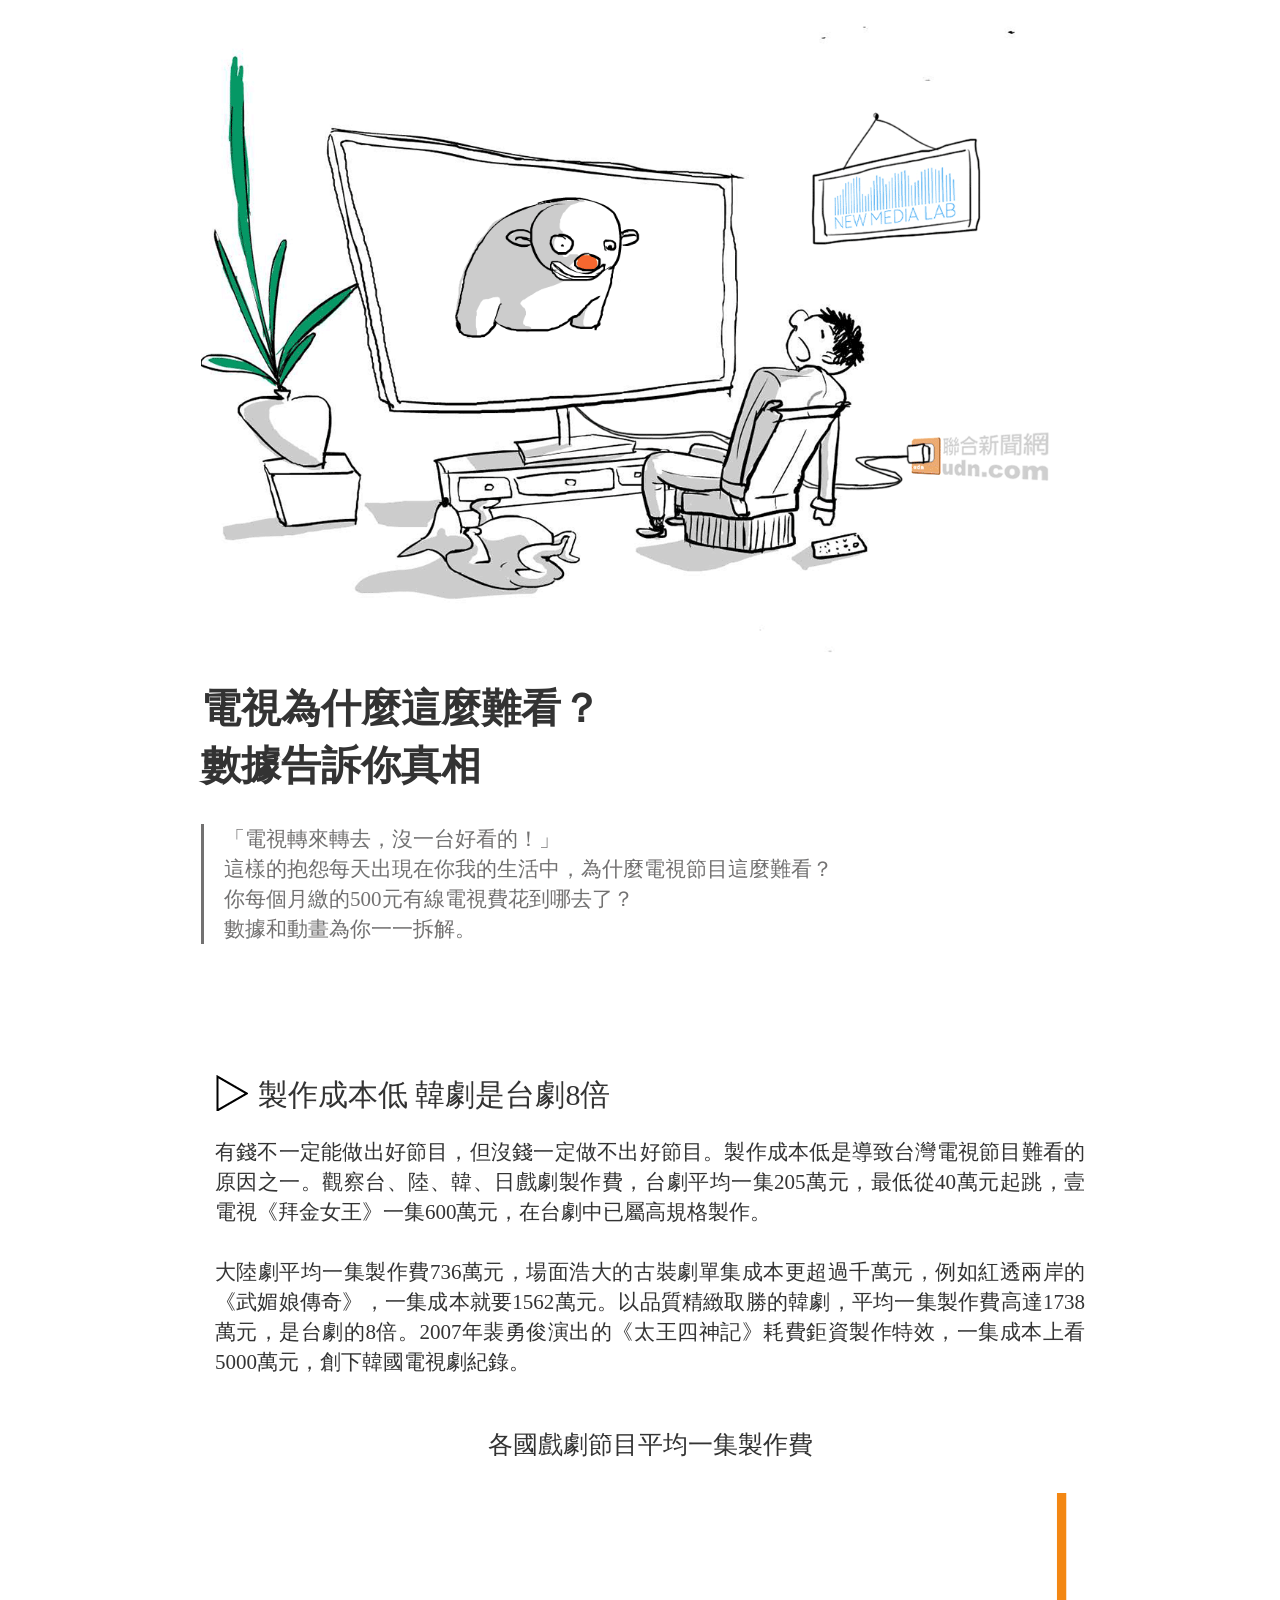
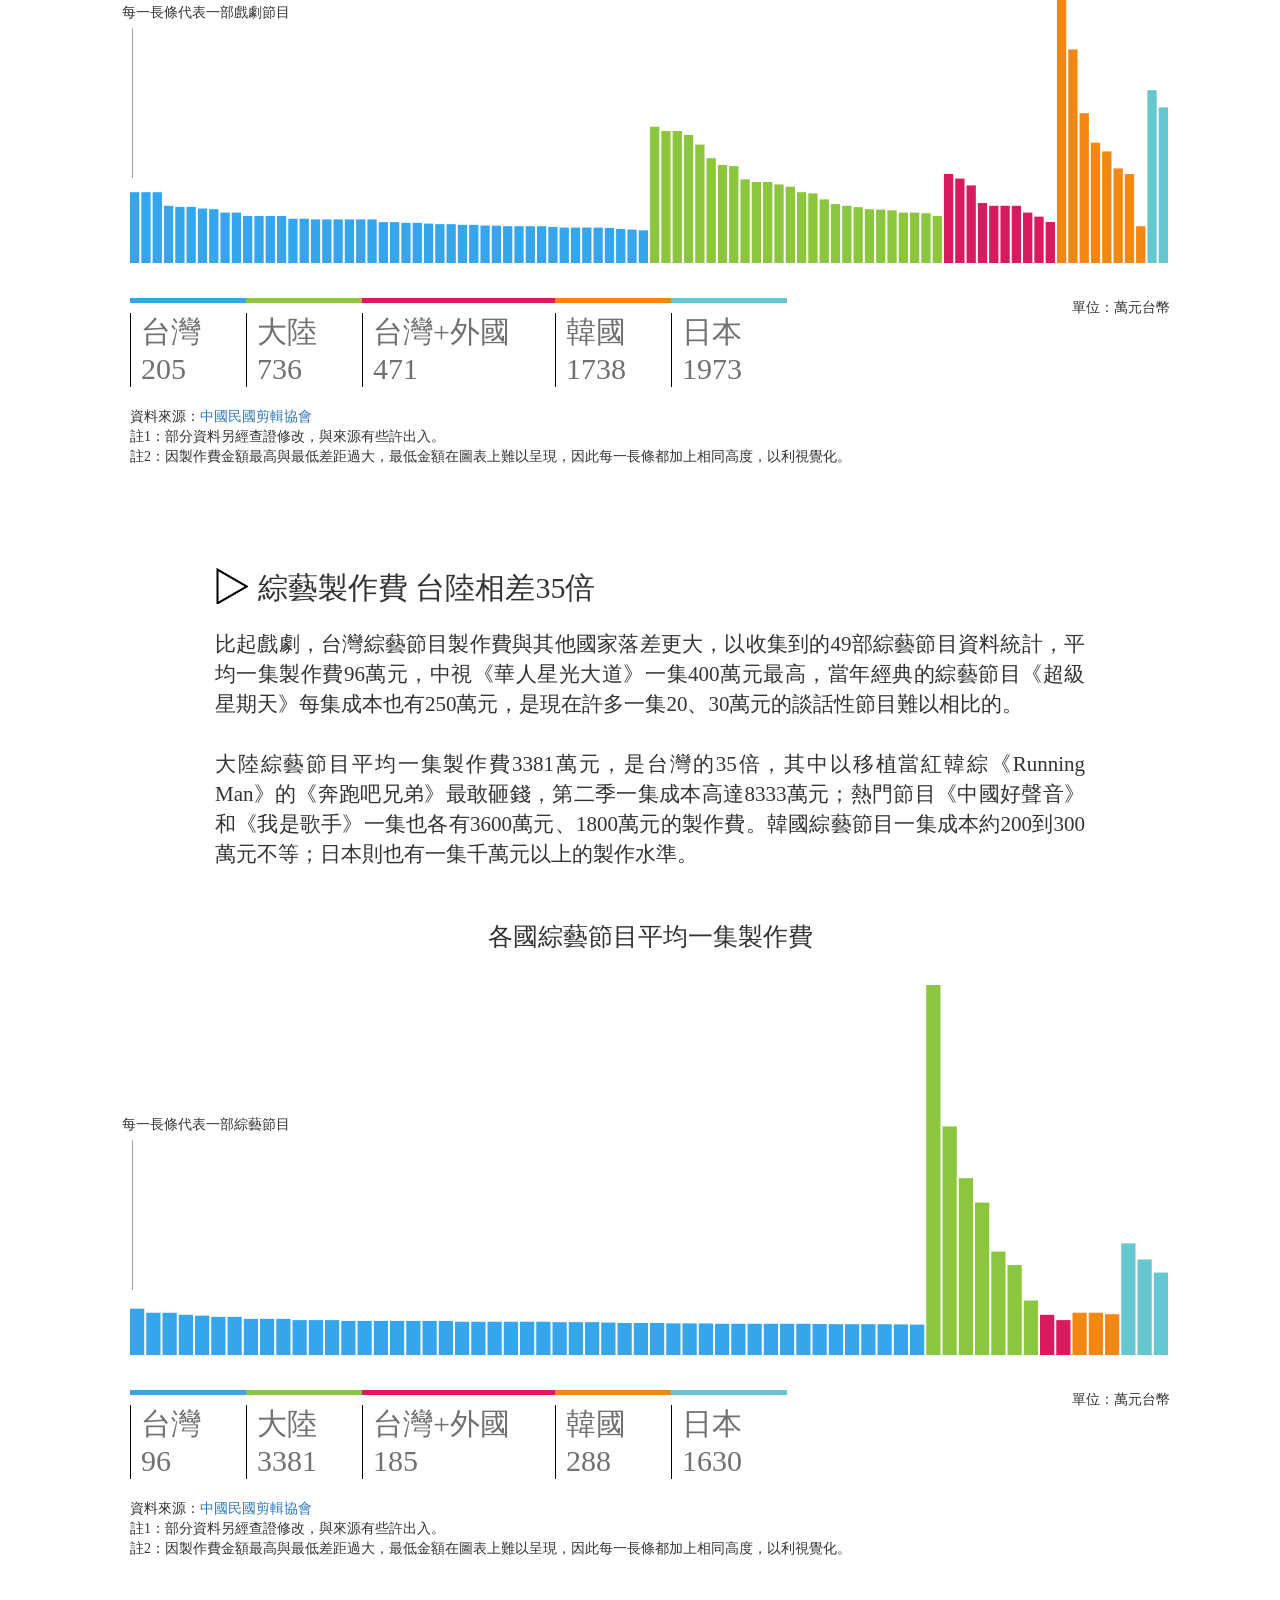
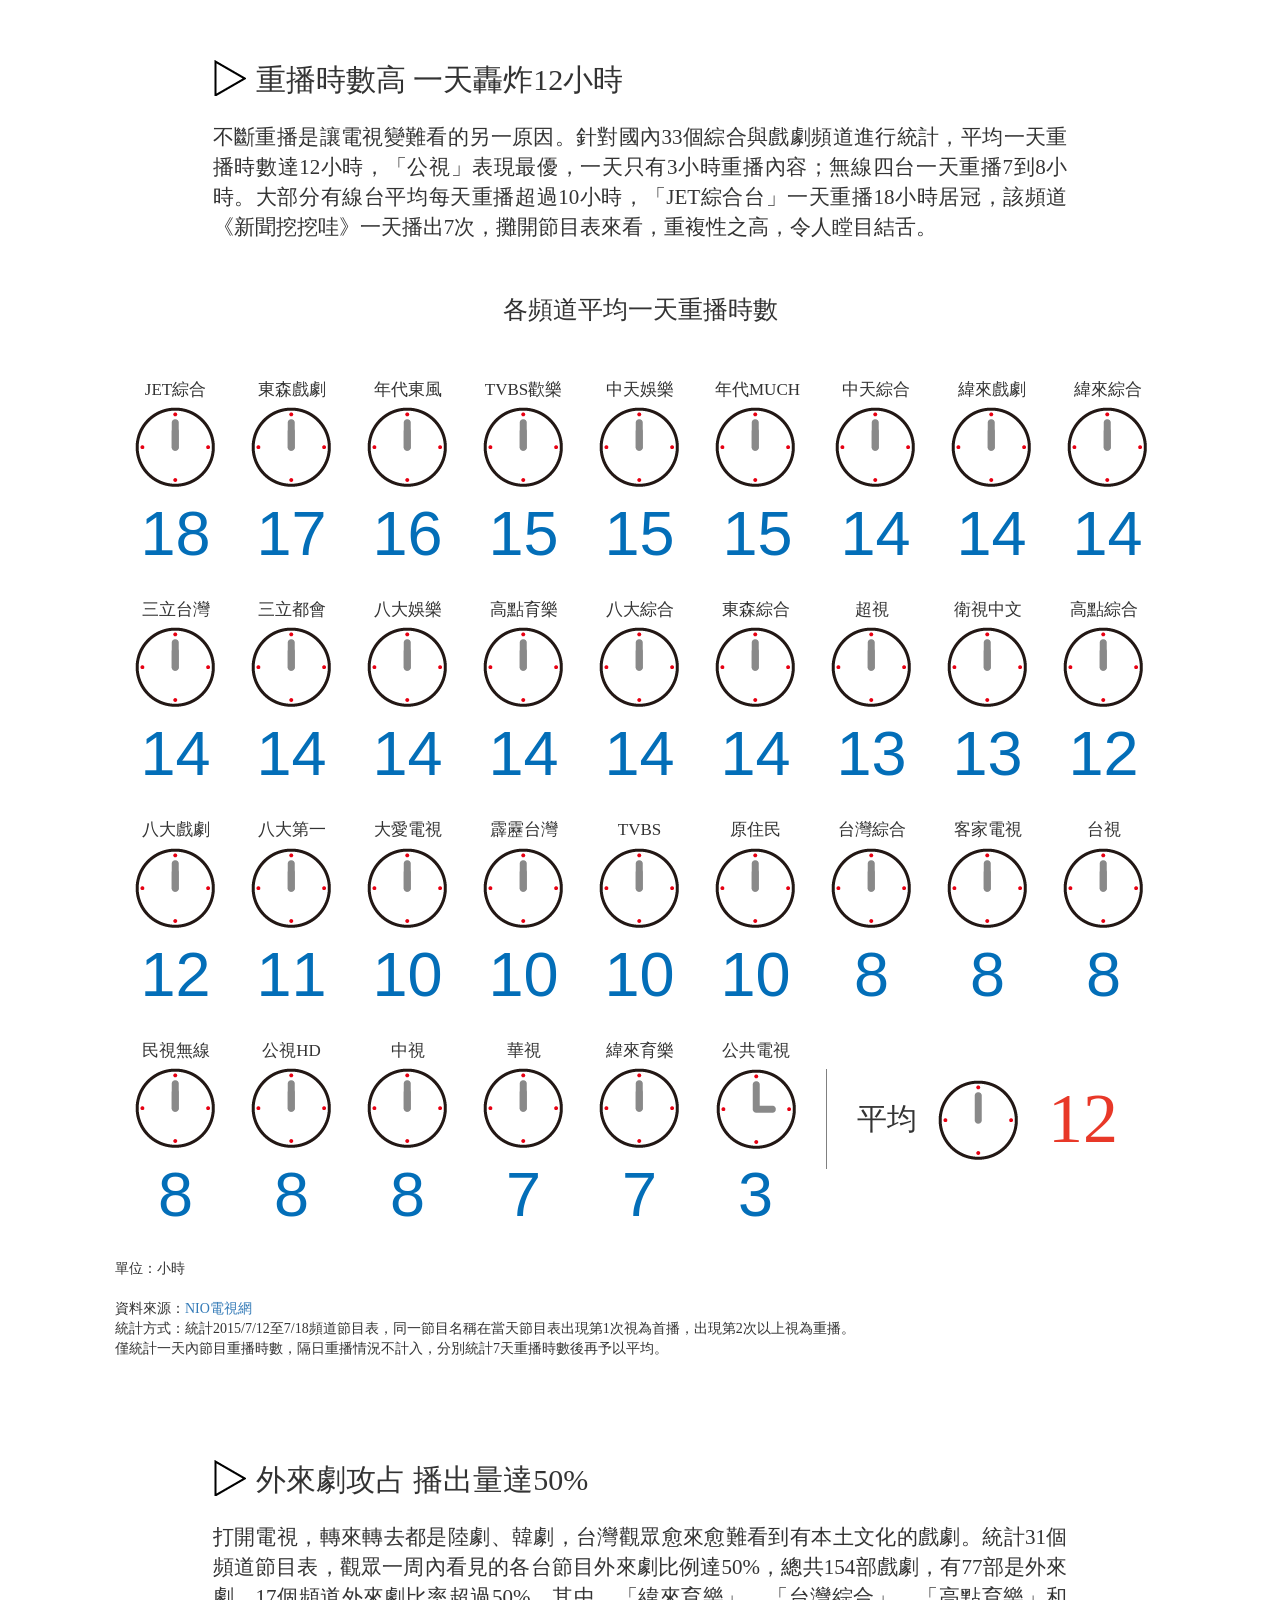
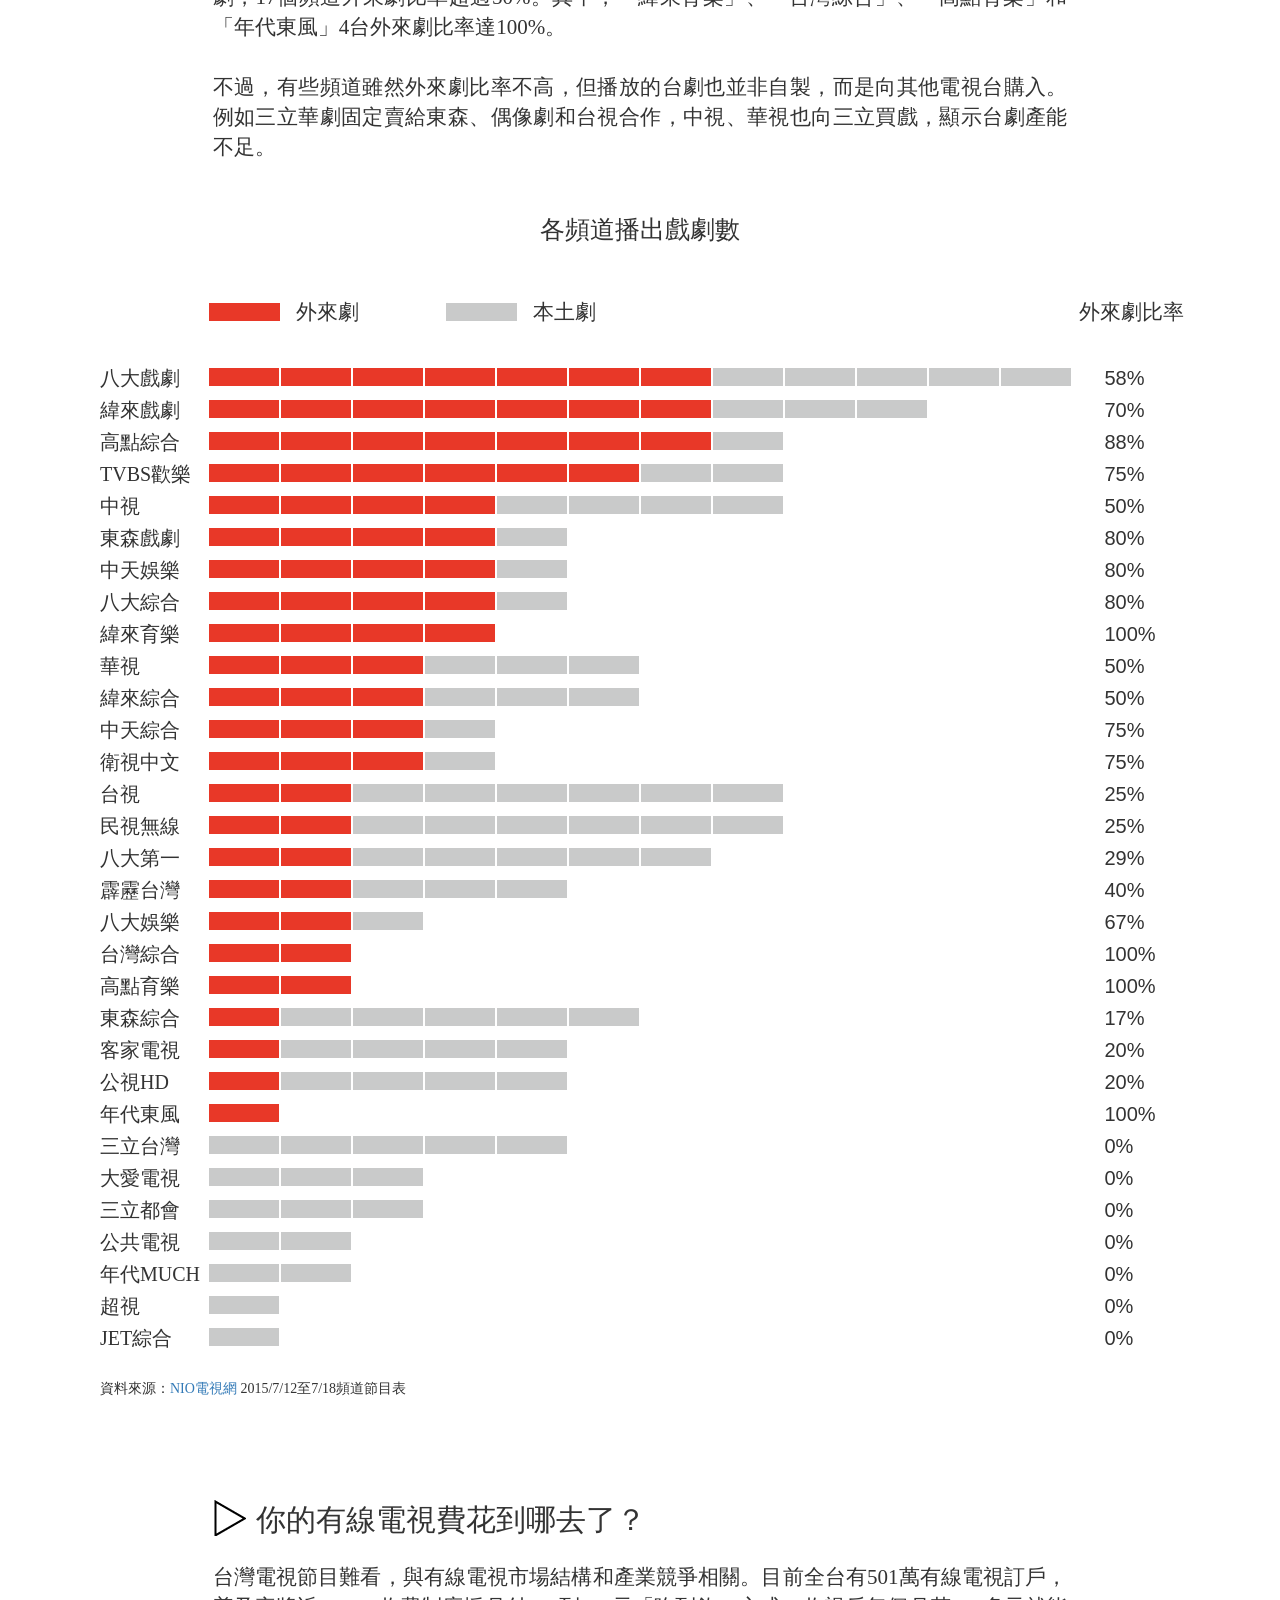
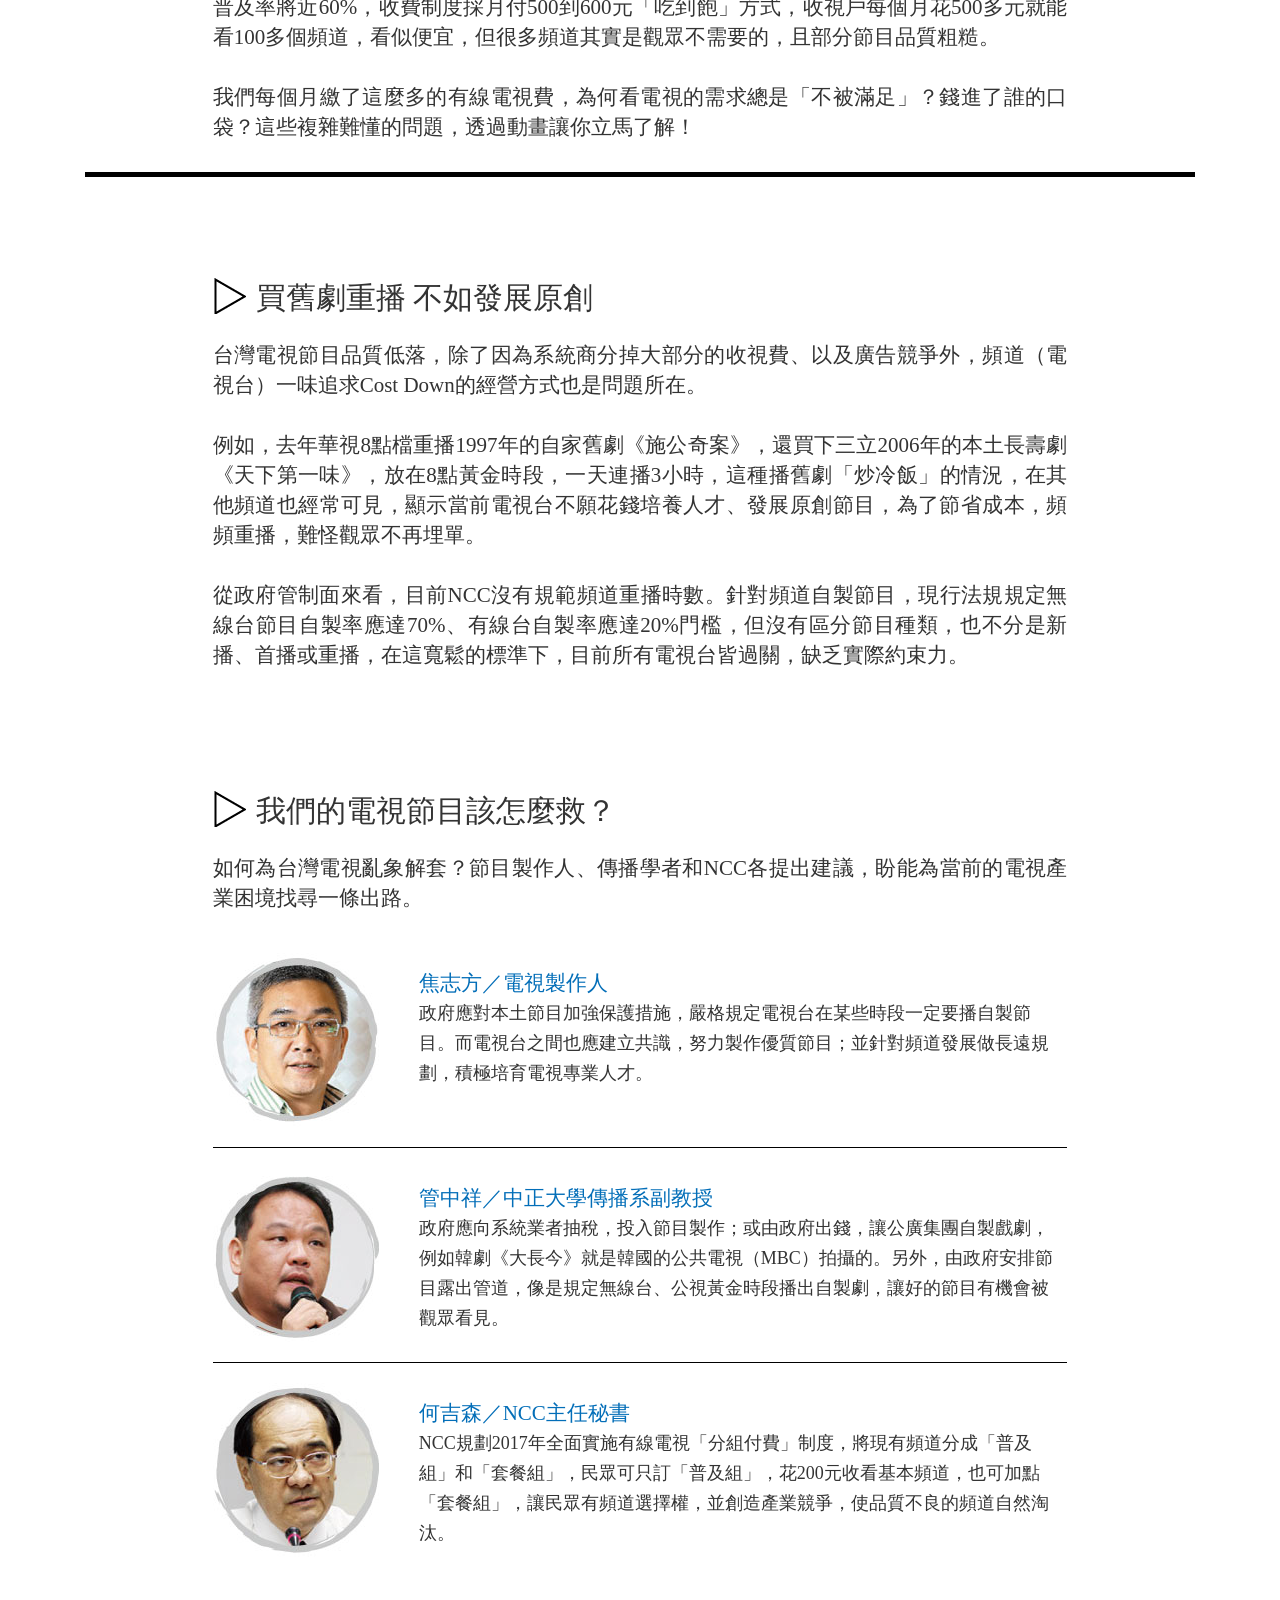
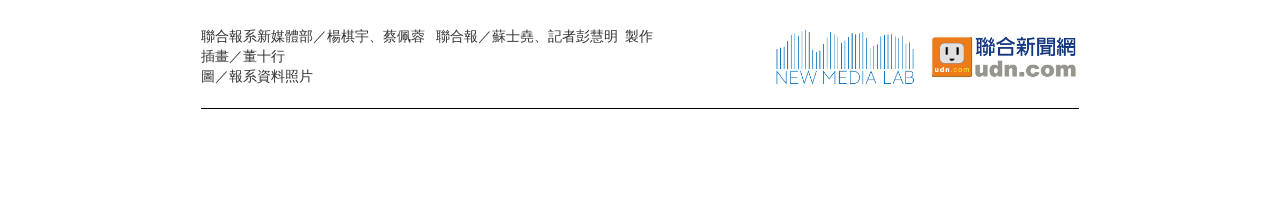
==== commit 34cec6b2: "final version 2" ====
--- a/index.html
+++ b/index.html
@@ -15,22 +15,22 @@
 	<meta property="og:description" content="電視轉來轉去，沒一台好看的！」這樣的抱怨每天出現在你我的生活中，為什麼電視節目這麼難看？你每個月繳的500元有線電視費花到哪去了？數據和動畫為你一一拆解。"/>
 	
 	<!-- for Google -->
-	<!-- <meta name="description" content="本專題分析16強季後賽隊伍在季賽的傳球表現，看看哪些隊伍注重團隊合作，哪些較倚賴主力球星，甚至是團隊互動率極低，幾乎不傳球的是哪支隊伍？" />
+	<meta name="description" content="電視轉來轉去，沒一台好看的！」這樣的抱怨每天出現在你我的生活中，為什麼電視節目這麼難看？你每個月繳的500元有線電視費花到哪去了？數據和動畫為你一一拆解。" />
 	<meta name="author" content="聯合報系新媒體部" />
 	<meta name="copyright" content="聯合報系新媒體部" />
-	<meta name="application-name" content="NBA五星連線 哪隊最愛傳球？" /> -->
+	<meta name="application-name" content="電視為什麼這麼難看？ 數據告訴你真相" />
 	
 	<!-- our google analytics -->
-	<!--<script>
+	<script>
 	  (function(i,s,o,g,r,a,m){i['GoogleAnalyticsObject']=r;i[r]=i[r]||function(){
 	  (i[r].q=i[r].q||[]).push(arguments)},i[r].l=1*new Date();a=s.createElement(o),
 	  m=s.getElementsByTagName(o)[0];a.async=1;a.src=g;m.parentNode.insertBefore(a,m)
 	  })(window,document,'script','//www.google-analytics.com/analytics.js','ga');
 
-	  ga('create', 'UA-58825218-22', 'auto');
+	  ga('create', 'UA-58825218-28', 'auto');
 	  ga('send', 'pageview');
 
-	</script>-->
+	</script>
 
 	<!-- udn google analytics -->
 	<script>
@@ -70,10 +70,10 @@
   	<script type="text/javascript" src="js/bootstrap.js"></script>
   	<script type="text/javascript" src="js/d3.js"></script>
   	<script type="text/javascript" src="js/d3tip.js"></script>
-  	<script type="text/javascript" src="js/tv_index.js?v3"></script>
+  	<script type="text/javascript" src="js/tv_index.js?v4"></script>
   	
   	<link rel="stylesheet" type="text/css" href="css/bootstrap.css">
-  	<link rel="stylesheet" type="text/css" href="css/index.css?v3">
+  	<link rel="stylesheet" type="text/css" href="css/index.css?v4">
 </head>
 
 <body>
@@ -88,7 +88,7 @@
 
 	<div class = "container">
 		<div id = "first-page-container">
-			<img src="img/first_page.gif" width = "100%">
+			<img src="img/first_page.gif?v1" width = "100%">
 			<div class = "big-title myfont bold-font">電視為什麼這麼難看？<br>數據告訴你真相</div>
 			<div class = "foreword myfont">
 				「電視轉來轉去，沒一台好看的！」<br>
@@ -106,7 +106,7 @@
 					<div class = "sec-title-text myfont fl-left">製作成本低 韓劇是台劇8倍</div>
 				</div>
 				<div class = "sec-content myfont">
-					「有錢不一定能做出好節目，但沒錢一定做不出好節目。」製作成本低是導致台灣電視節目難看的原因之一。觀察台、陸、韓、日戲劇製作費，台劇平均一集189萬元，最低從40萬元起跳，壹電視《拜金女王》、三立《敗犬女王》一集600萬元，在台劇中已屬高規格製作。<br><br>
+					有錢不一定能做出好節目，但沒錢一定做不出好節目。製作成本低是導致台灣電視節目難看的原因之一。觀察台、陸、韓、日戲劇製作費，台劇平均一集205萬元，最低從40萬元起跳，壹電視《拜金女王》一集600萬元，在台劇中已屬高規格製作。<br><br>
 					大陸劇平均一集製作費736萬元，場面浩大的古裝劇單集成本更超過千萬元，例如紅透兩岸的《武媚娘傳奇》，一集成本就要1562萬元。以品質精緻取勝的韓劇，平均一集製作費高達1738萬元，是台劇的8倍。2007年裴勇俊演出的《太王四神記》耗費鉅資製作特效，一集成本上看5000萬元，創下韓國電視劇紀錄。
 				</div>
 				<div class = "charts-title myfont">各國戲劇節目平均一集製作費</div>
@@ -114,7 +114,7 @@
 				<div class = "sec1-legend-block">
 					<div class = "sec1-legend">
 						<div class = "sec1-legend-color tw-color"></div>
-						<div class = "sec1-legend-nations myfont">台灣&nbsp&nbsp&nbsp&nbsp&nbsp&nbsp<br>189</div>
+						<div class = "sec1-legend-nations myfont">台灣&nbsp&nbsp&nbsp&nbsp&nbsp&nbsp<br>205</div>
 					</div>
 					<div class = "sec1-legend">
 						<div class = "sec1-legend-color cn-color"></div>
@@ -136,7 +136,8 @@
 				</div>
 				<div class = "ps myfont">
 					資料來源：<a href="http://www.eforu.com.tw/www/cost/produce.htm" target = "_blank">中國民國剪輯協會</a><br>
-					註：部分資料另經查證修改，與來源有些許出入。
+					註1：部分資料另經查證修改，與來源有些許出入。<br>
+					註2：因製作費金額最高與最低差距過大，最低金額在圖表上難以呈現，因此每一長條都加上相同高度，以利視覺化。
 				</div>
 			</div>
 			<div class = "sec1-block" id = "sec1-block2">
@@ -145,7 +146,7 @@
 					<div class = "sec-title-text myfont fl-left">綜藝製作費 台陸相差35倍</div>
 				</div>
 				<div class = "sec-content myfont">
-					比起戲劇，台灣綜藝節目製作費更是遠遠落後其他國家，平均一集製作費96萬元（不含特別節目），中視《華人星光大道》一集400萬元最高，當年經典的綜藝節目《超級星期天》每集成本也有250萬元，是現在許多一集20、30萬元的談話性節目難以相比的。<br><br>
+					比起戲劇，台灣綜藝節目製作費與其他國家落差更大，以收集到的49部綜藝節目資料統計，平均一集製作費96萬元，中視《華人星光大道》一集400萬元最高，當年經典的綜藝節目《超級星期天》每集成本也有250萬元，是現在許多一集20、30萬元的談話性節目難以相比的。<br><br>
 					大陸綜藝節目平均一集製作費3381萬元，是台灣的35倍，其中以移植當紅韓綜《Running Man》的《奔跑吧兄弟》最敢砸錢，第二季一集成本高達8333萬元；熱門節目《中國好聲音》和《我是歌手》一集也各有3600萬元、1800萬元的製作費。韓國綜藝節目一集成本約200到300萬元不等；日本則也有一集千萬元以上的製作水準。
 				</div>
 				<div class = "charts-title myfont">各國綜藝節目平均一集製作費</div>
@@ -175,8 +176,8 @@
 				</div>
 				<div class = "ps myfont">
 					資料來源：<a href="http://www.eforu.com.tw/www/cost/produce.htm" target = "_blank">中國民國剪輯協會</a><br>
-					註1：台灣綜藝節目平均一集製作費，未計入1000萬元以上特別節目資料。<br>
-					註2：部分資料另經查證修改，與來源有些許出入。
+					註1：部分資料另經查證修改，與來源有些許出入。<br>
+					註2：因製作費金額最高與最低差距過大，最低金額在圖表上難以呈現，因此每一長條都加上相同高度，以利視覺化。
 				</div>
 
 			</div>
@@ -187,14 +188,14 @@
 				<div class = "sec-title-text myfont fl-left">重播時數高 一天轟炸12小時</div>
 			</div>
 			<div class = "sec-content myfont">
-				不斷重播是讓電視變難看的另一原因。針對國內33個綜合與戲劇頻道進行統計，平均一天重播時數達12小時，「公視」表現最優，一天只有3小時重播內容；無線四台一天重播7到8小時。大部分有線台平均每天重播超過10小時，「JET綜合台」一天重播18小時居冠，該頻道《新聞挖挖哇》一天播出7次，對觀眾簡直是疲勞轟炸。
+				不斷重播是讓電視變難看的另一原因。針對國內33個綜合與戲劇頻道進行統計，平均一天重播時數達12小時，「公視」表現最優，一天只有3小時重播內容；無線四台一天重播7到8小時。大部分有線台平均每天重播超過10小時，「JET綜合台」一天重播18小時居冠，該頻道《新聞挖挖哇》一天播出7次，攤開節目表來看，重複性之高，令人瞠目結舌。
 			</div>
 			<div class = "charts-title myfont">各頻道平均一天重播時數</div>
 			<div class = "container-fluid" id = "clocks-container"></div>
 			<div class = "clock-ps ps myfont">
 				單位：小時<br><br>
 				資料來源：<a href="http://www.niotv.com/i_index.php?cont=day" target = "_blank">NIO電視網</a><br>
-				統計方式：統計2015/7/12至7/18頻道節目表，同一節目名稱在當天節目表出現第1次視為首播，出現第2次以上即算重播。<br>
+				統計方式：統計2015/7/12至7/18頻道節目表，同一節目名稱在當天節目表出現第1次視為首播，出現第2次以上視為重播。<br>
 				僅統計一天內節目重播時數，隔日重播情況不計入，分別統計7天重播時數後再予以平均。
 			</div>
 		</div>
@@ -204,8 +205,8 @@
 				<div class = "sec-title-text myfont fl-left">外來劇攻占 播出量達50%</div>
 			</div>
 			<div class = "sec-content myfont">
-				打開電視，轉來轉去都是陸劇、韓劇，近年甚至引入泰劇，台灣觀眾愈來愈難看到有本土文化的戲劇。統計31個頻道外來劇播出比率，總共154部戲劇，有50%（77部）是外來劇，17個頻道外來劇比率超過50%。其中，「緯來育樂」、「台灣綜合」、「高點育樂」和「年代東風」4台外來劇比率達100%。<br><br>
-				不過，有些頻道雖然外來劇比率不高，但播放的台劇也並非自製，而是向其他電視台購入。例如三立華劇固定賣給東森、偶像劇和台視合作，中視、華視也向三立買戲，顯示台劇產能嚴重不足。
+				打開電視，轉來轉去都是陸劇、韓劇，台灣觀眾愈來愈難看到有本土文化的戲劇。統計31個頻道節目表，觀眾一周內看見的各台節目外來劇比例達50%，總共154部戲劇，有77部是外來劇，17個頻道外來劇比率超過50%。其中，「緯來育樂」、「台灣綜合」、「高點育樂」和「年代東風」4台外來劇比率達100%。<br><br>
+				不過，有些頻道雖然外來劇比率不高，但播放的台劇也並非自製，而是向其他電視台購入。例如三立華劇固定賣給東森、偶像劇和台視合作，中視、華視也向三立買戲，顯示台劇產能不足。
 			</div>
 			<div class = "charts-title myfont">各頻道播出戲劇數</div>
 			<div class = "sec3-legend-block">
@@ -226,8 +227,8 @@
 				<div class = "sec-title-text myfont fl-left">你的有線電視費花到哪去了？</div>
 			</div>
 			<div class = "sec-content myfont">
-				台灣電視節目難看，與有線電視市場結構和產業競爭相關。目前全台有501萬有線電視訂戶，普及率將近60%，收費制度採月付500到600元「吃到飽」方式，收視戶每個月花500多元就能看100多個頻道，看似便宜，但很多頻道根本是觀眾不需要的，且充滿劣質節目。<br><br>
-				我們每個月繳了這麼多的有線電視費，為什麼還是看到這麼多爛節目？錢到底進了誰的口袋？這些複雜難懂的問題，透過動畫讓你立馬了解！
+				台灣電視節目難看，與有線電視市場結構和產業競爭相關。目前全台有501萬有線電視訂戶，普及率將近60%，收費制度採月付500到600元「吃到飽」方式，收視戶每個月花500多元就能看100多個頻道，看似便宜，但很多頻道其實是觀眾不需要的，且部分節目品質粗糙。<br><br>
+				我們每個月繳了這麼多的有線電視費，為何看電視的需求總是「不被滿足」？錢進了誰的口袋？這些複雜難懂的問題，透過動畫讓你立馬了解！ 
 			</div>
 			<!-- <div class = "video-wrap" id = "video-container">
 				<video class = "animation-video" poster = "img/tvcover.jpg" id = "boringtv-video">
@@ -244,8 +245,8 @@
 				<div class = "sec-title-text myfont fl-left">買舊劇重播 不如發展原創</div>
 			</div>
 			<div class = "sec-content myfont">
-				台灣電視節目品質低落，除了因為系統商的剝削和廣告競爭外，頻道（電視台）一味追求Cost Down的經營方式也是問題所在。<br><br>
-				例如，去年華視8點檔重播1997年的自家舊劇《施公奇案》，還買下三立2006年的本土長壽劇《天下第一味》，放在8點黃金時段，一天連播3小時，這種播舊劇「炒冷飯」的情況，在其他頻道也經常可見，顯示當前電視台短視近利的心態，不願花錢培養人才、發展原創節目，只會重播節省成本，難怪觀眾不再買單。<br><br>
+				台灣電視節目品質低落，除了因為系統商分掉大部分的收視費、以及廣告競爭外，頻道（電視台）一味追求Cost Down的經營方式也是問題所在。<br><br>
+				例如，去年華視8點檔重播1997年的自家舊劇《施公奇案》，還買下三立2006年的本土長壽劇《天下第一味》，放在8點黃金時段，一天連播3小時，這種播舊劇「炒冷飯」的情況，在其他頻道也經常可見，顯示當前電視台不願花錢培養人才、發展原創節目，為了節省成本，頻頻重播，難怪觀眾不再埋單。<br><br>
 				從政府管制面來看，目前NCC沒有規範頻道重播時數。針對頻道自製節目，現行法規規定無線台節目自製率應達70%、有線台自製率應達20%門檻，但沒有區分節目種類，也不分是新播、首播或重播，在這寬鬆的標準下，目前所有電視台皆過關，缺乏實際約束力。
 			</div>
 		</div>
